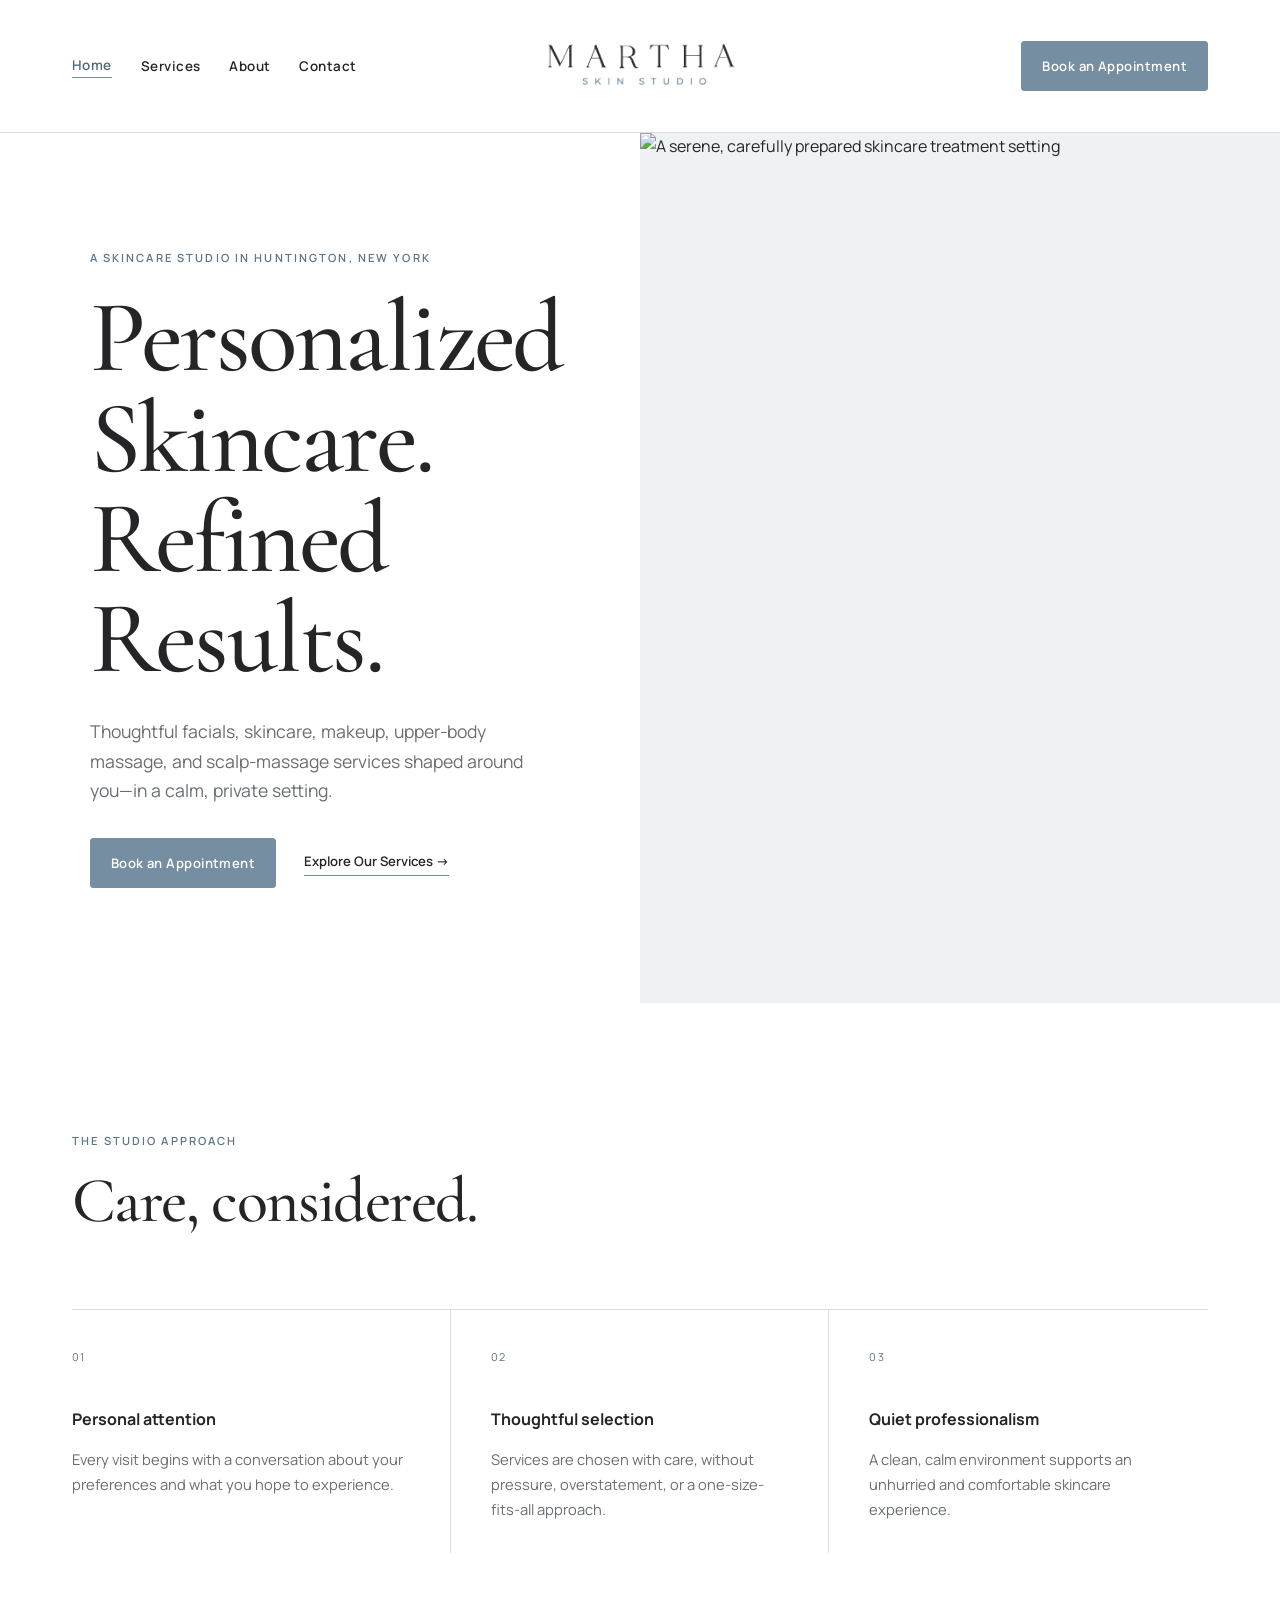
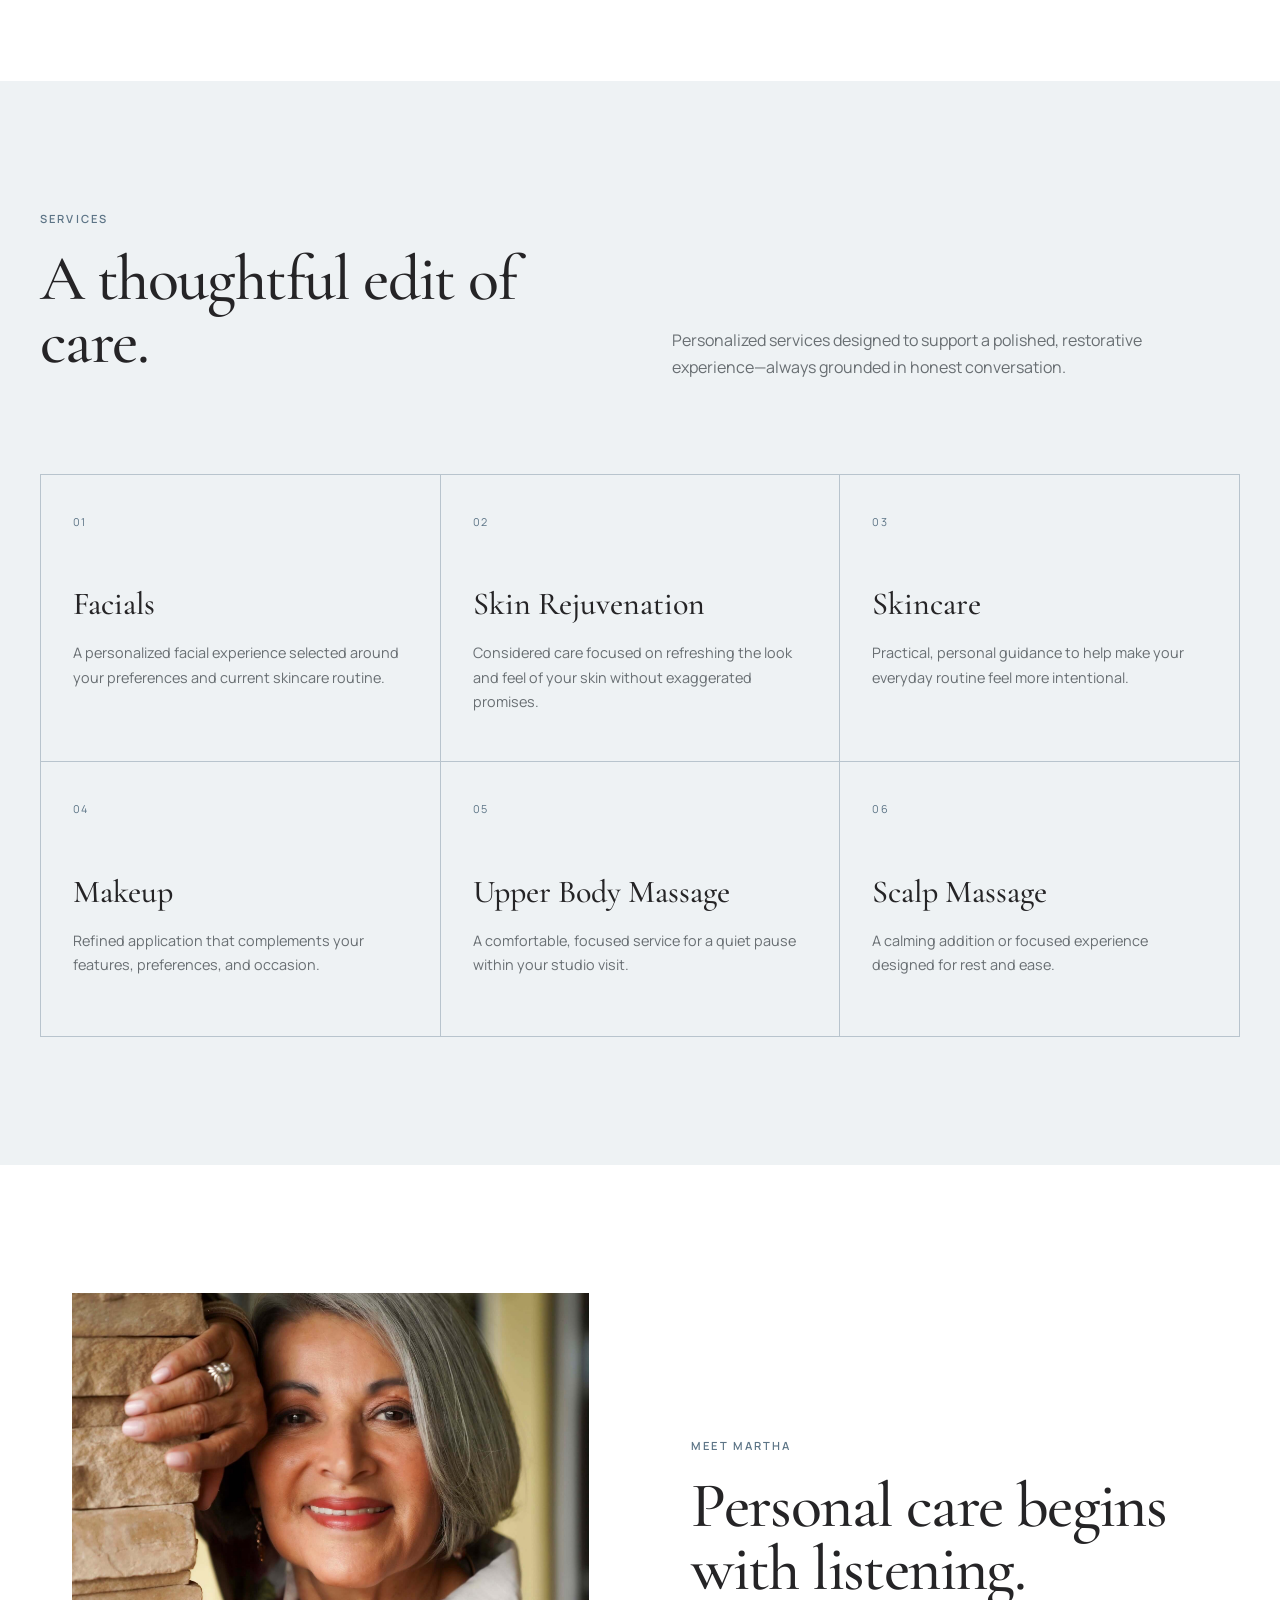
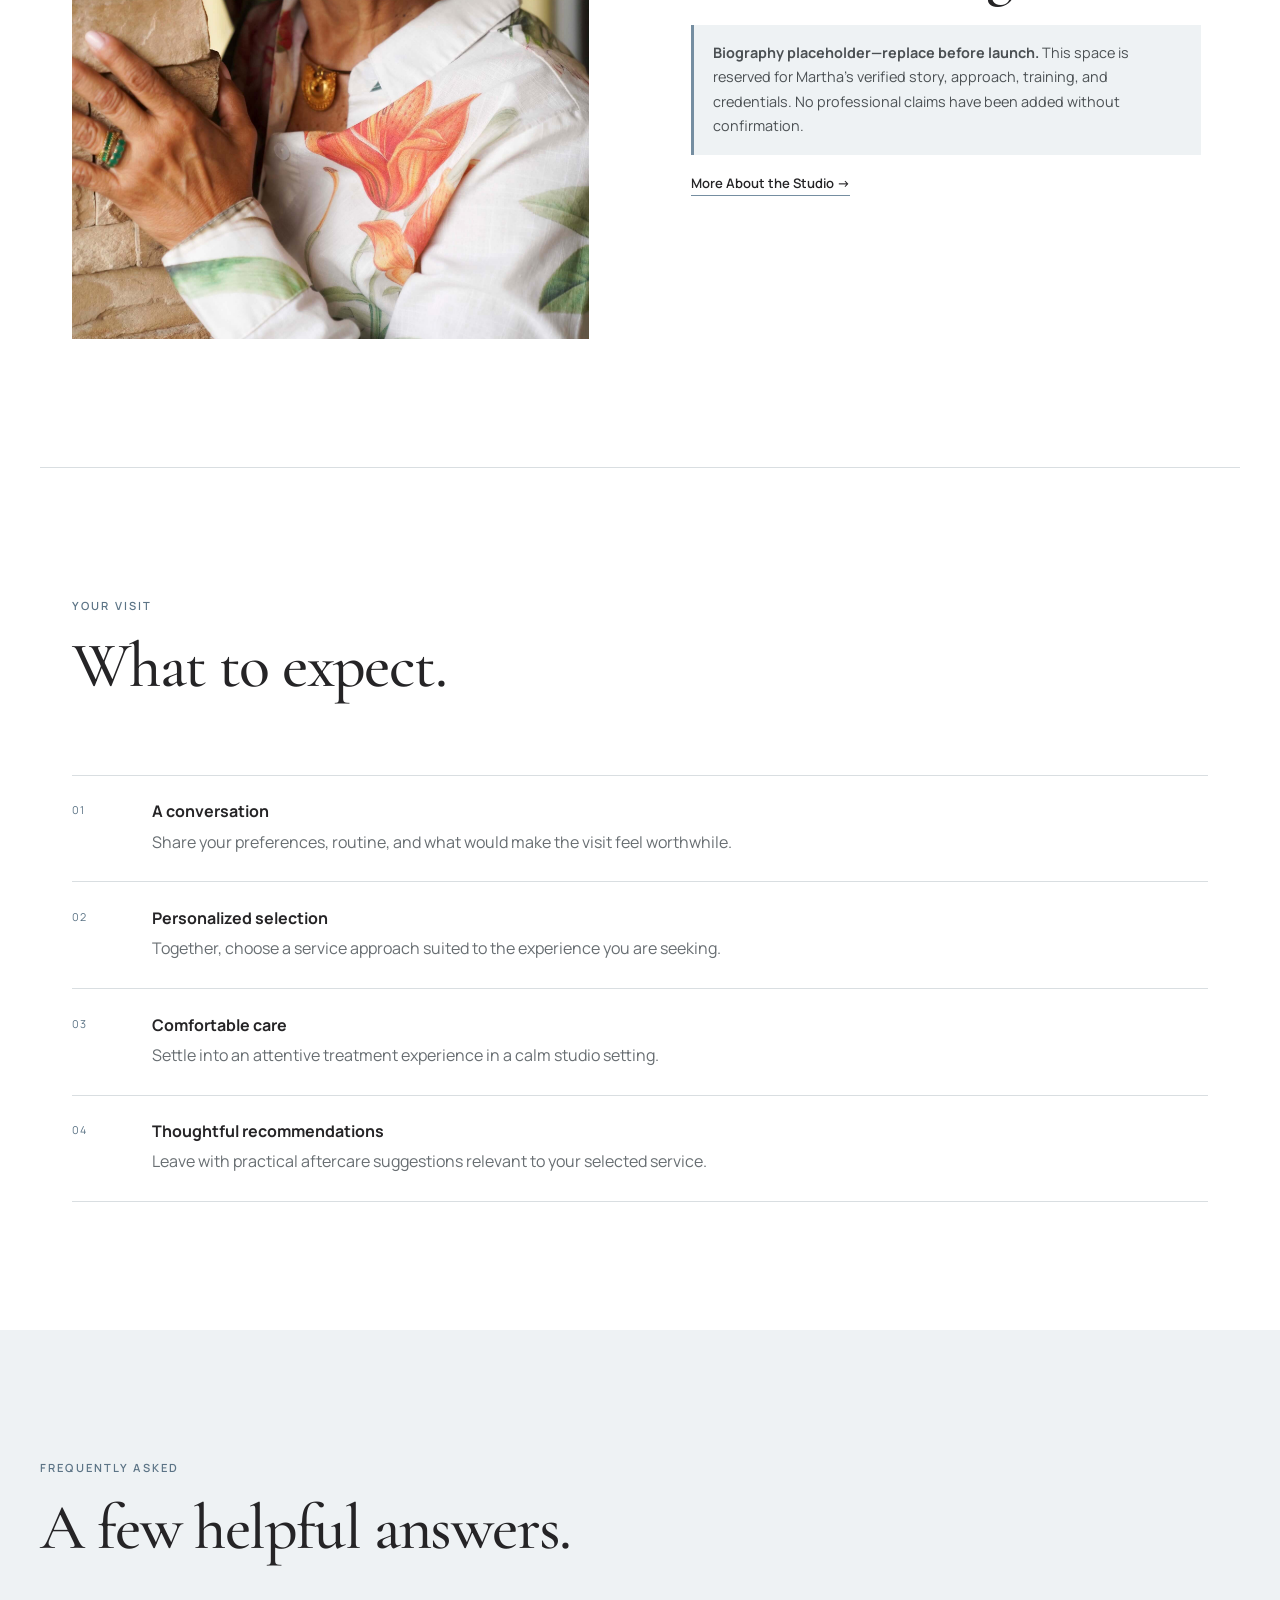
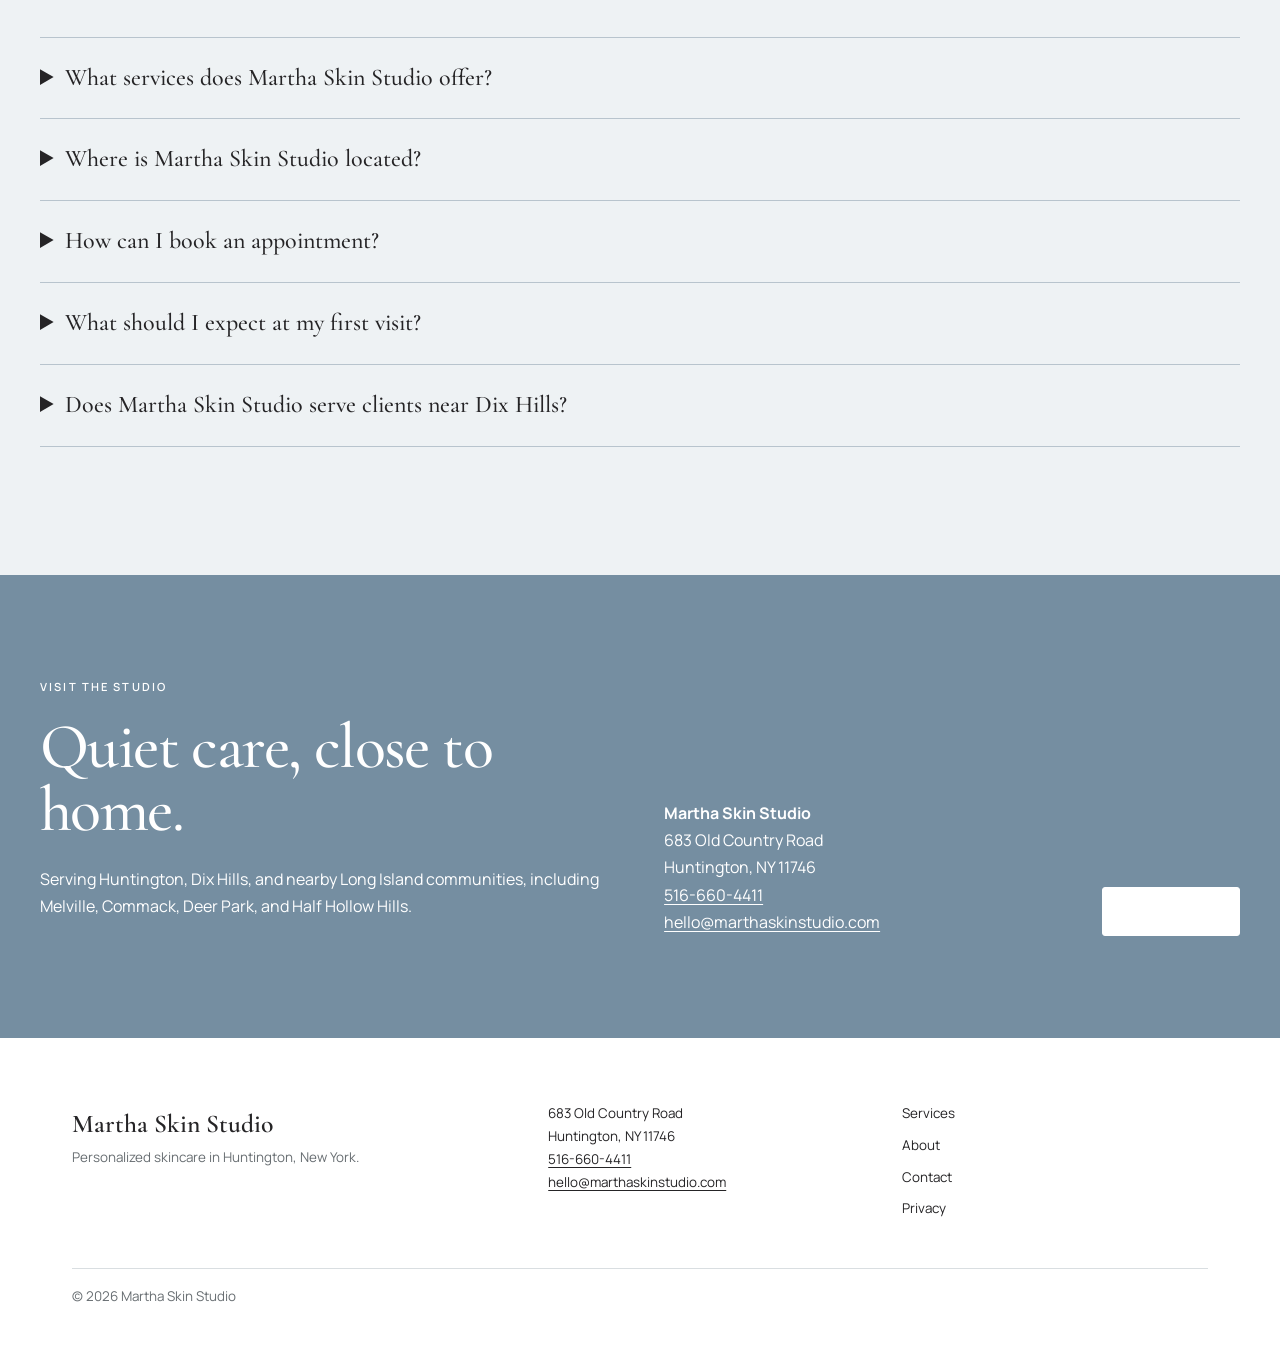
==== index.html @ db9c7295 "Add branded favicon" ====
<!doctype html>
<html lang="en">
<head>
  <meta charset="utf-8">
  <meta name="viewport" content="width=device-width, initial-scale=1">
  <link rel="icon" type="image/png" sizes="512x512" href="assets/favicon.png">
  <link rel="apple-touch-icon" href="assets/favicon.png">
  <title>Martha Skin Studio | Facials &amp; Skincare in Huntington, NY</title>
  <meta name="description" content="Discover personalized facials, skincare, makeup, upper-body massage, and scalp-massage services at Martha Skin Studio in Huntington, New York.">
  <link rel="canonical" href="https://www.marthaskinstudio.com/">
  <meta property="og:type" content="website">
  <meta property="og:title" content="Martha Skin Studio | Facials &amp; Skincare in Huntington, NY">
  <meta property="og:description" content="Personalized skincare and thoughtful care in a calm Huntington studio.">
  <meta property="og:url" content="https://www.marthaskinstudio.com/">
  <meta property="og:image" content="https://www.marthaskinstudio.com/assets/hero-skincare.jpg">
  <meta name="twitter:card" content="summary_large_image">
  <meta name="twitter:title" content="Martha Skin Studio | Huntington, NY">
  <meta name="twitter:description" content="Personalized facials, skincare, makeup, and massage services in Huntington.">
  <meta name="twitter:image" content="https://www.marthaskinstudio.com/assets/hero-skincare.jpg">
  <link rel="preconnect" href="https://fonts.googleapis.com">
  <link rel="preconnect" href="https://fonts.gstatic.com" crossorigin>
  <link href="https://fonts.googleapis.com/css2?family=Cormorant+Garamond:wght@500;600&amp;family=Manrope:wght@400;500;600&amp;display=swap" rel="stylesheet">
  <link rel="stylesheet" href="styles.css">
  <script type="application/ld+json">
  {
    "@context": "https://schema.org",
    "@type": "LocalBusiness",
    "name": "Martha Skin Studio",
    "url": "https://www.marthaskinstudio.com/",
    "logo": "https://www.marthaskinstudio.com/assets/martha-skin-studio-logo.png",
    "image": "https://www.marthaskinstudio.com/assets/hero-skincare.jpg",
    "telephone": "+1-516-660-4411",
    "email": "hello@marthaskinstudio.com",
    "address": {
      "@type": "PostalAddress",
      "streetAddress": "683 Old Country Road",
      "addressLocality": "Huntington",
      "addressRegion": "NY",
      "postalCode": "11746",
      "addressCountry": "US"
    },
    "areaServed": ["Huntington, NY", "Dix Hills, NY", "Long Island, NY"]
  }
  </script>
  <script type="application/ld+json">
  {
    "@context": "https://schema.org",
    "@type": "FAQPage",
    "mainEntity": [
      {"@type":"Question","name":"What services does Martha Skin Studio offer?","acceptedAnswer":{"@type":"Answer","text":"Martha Skin Studio offers facials, skin rejuvenation, skincare, makeup, upper-body massage, and scalp massage."}},
      {"@type":"Question","name":"Where is Martha Skin Studio located?","acceptedAnswer":{"@type":"Answer","text":"Martha Skin Studio is located at 683 Old Country Road in Huntington, New York."}},
      {"@type":"Question","name":"How can I book an appointment?","acceptedAnswer":{"@type":"Answer","text":"To inquire about an appointment, call 516-660-4411 or email hello@marthaskinstudio.com."}},
      {"@type":"Question","name":"What should I expect at my first visit?","acceptedAnswer":{"@type":"Answer","text":"Your visit begins with a conversation about your preferences, followed by thoughtful service selection, a comfortable treatment experience, and relevant aftercare recommendations."}},
      {"@type":"Question","name":"Does Martha Skin Studio serve clients near Dix Hills?","acceptedAnswer":{"@type":"Answer","text":"Yes. The Huntington studio welcomes guests from Dix Hills and nearby Long Island communities."}}
    ]
  }
  </script>
</head>
<body>
  <a class="skip-link" href="#main">Skip to content</a>
  <header class="site-header">
    <div class="header-inner">
      <button class="menu-toggle" type="button" aria-expanded="false" aria-controls="site-nav"><span class="menu-label">Menu</span><span aria-hidden="true">☰</span></button>
      <a class="brand" href="index.html" aria-label="Martha Skin Studio home">
        <img src="assets/martha-skin-studio-logo.png" alt="Martha Skin Studio" width="240" height="58">
      </a>
      <nav id="site-nav" class="site-nav" aria-label="Primary">
        <a aria-current="page" href="index.html">Home</a>
        <a href="services.html">Services</a>
        <a href="about.html">About</a>
        <a href="contact.html">Contact</a>
      </nav>
      <a class="button header-cta" href="mailto:hello@marthaskinstudio.com?subject=Appointment%20Inquiry">Book an Appointment</a>
    </div>
  </header>
  <main id="main">
    <section class="hero">
      <div class="hero-copy">
        <p class="eyebrow">A skincare studio in Huntington, New York</p>
        <h1>Personalized Skincare.<br>Refined Results.</h1>
        <p class="lede">Thoughtful facials, skincare, makeup, upper-body massage, and scalp-massage services shaped around you—in a calm, private setting.</p>
        <div class="actions"><a class="button" href="mailto:hello@marthaskinstudio.com?subject=Appointment%20Inquiry">Book an Appointment</a><a class="text-link" href="services.html">Explore Our Services <span aria-hidden="true">→</span></a></div>
      </div>
      <figure class="hero-media">
        <img src="assets/hero-skincare.jpg" alt="A serene, carefully prepared skincare treatment setting" width="1200" height="900" decoding="async">
      </figure>
    </section>

    <section class="section trust" aria-labelledby="trust-title">
      <div class="section-heading"><p class="eyebrow">The studio approach</p><h2 id="trust-title">Care, considered.</h2></div>
      <div class="three-up">
        <article><span>01</span><h3>Personal attention</h3><p>Every visit begins with a conversation about your preferences and what you hope to experience.</p></article>
        <article><span>02</span><h3>Thoughtful selection</h3><p>Services are chosen with care, without pressure, overstatement, or a one-size-fits-all approach.</p></article>
        <article><span>03</span><h3>Quiet professionalism</h3><p>A clean, calm environment supports an unhurried and comfortable skincare experience.</p></article>
      </div>
    </section>

    <section class="section services-preview" aria-labelledby="services-title">
      <div class="section-heading split"><div><p class="eyebrow">Services</p><h2 id="services-title">A thoughtful edit of care.</h2></div><p>Personalized services designed to support a polished, restorative experience—always grounded in honest conversation.</p></div>
      <div class="service-grid">
        <a href="services.html#facials"><span>01</span><h3>Facials</h3><p>A personalized facial experience selected around your preferences and current skincare routine.</p></a>
        <a href="services.html#skin-rejuvenation"><span>02</span><h3>Skin Rejuvenation</h3><p>Considered care focused on refreshing the look and feel of your skin without exaggerated promises.</p></a>
        <a href="services.html#skincare"><span>03</span><h3>Skincare</h3><p>Practical, personal guidance to help make your everyday routine feel more intentional.</p></a>
        <a href="services.html#makeup"><span>04</span><h3>Makeup</h3><p>Refined application that complements your features, preferences, and occasion.</p></a>
        <a href="services.html#upper-body-massage"><span>05</span><h3>Upper Body Massage</h3><p>A comfortable, focused service for a quiet pause within your studio visit.</p></a>
        <a href="services.html#scalp-massage"><span>06</span><h3>Scalp Massage</h3><p>A calming addition or focused experience designed for rest and ease.</p></a>
      </div>
    </section>

    <section class="section about-preview">
      <figure><img src="assets/martha-portrait.jpg" alt="Portrait of Martha, founder of Martha Skin Studio" width="800" height="1000" loading="lazy" decoding="async"></figure>
      <div class="narrow-copy"><p class="eyebrow">Meet Martha</p><h2>Personal care begins with listening.</h2>
        <!-- REPLACE WITH MARTHA'S VERIFIED BIOGRAPHY AND CREDENTIALS -->
        <p class="placeholder-note"><strong>Biography placeholder—replace before launch.</strong> This space is reserved for Martha’s verified story, approach, training, and credentials. No professional claims have been added without confirmation.</p>
        <a class="text-link" href="about.html">More About the Studio <span aria-hidden="true">→</span></a>
      </div>
    </section>

    <section class="section experience" aria-labelledby="experience-title">
      <div class="section-heading"><p class="eyebrow">Your visit</p><h2 id="experience-title">What to expect.</h2></div>
      <ol class="steps">
        <li><span>01</span><div><h3>A conversation</h3><p>Share your preferences, routine, and what would make the visit feel worthwhile.</p></div></li>
        <li><span>02</span><div><h3>Personalized selection</h3><p>Together, choose a service approach suited to the experience you are seeking.</p></div></li>
        <li><span>03</span><div><h3>Comfortable care</h3><p>Settle into an attentive treatment experience in a calm studio setting.</p></div></li>
        <li><span>04</span><div><h3>Thoughtful recommendations</h3><p>Leave with practical aftercare suggestions relevant to your selected service.</p></div></li>
      </ol>
    </section>

    <section class="section faq" aria-labelledby="faq-title">
      <div class="section-heading"><p class="eyebrow">Frequently asked</p><h2 id="faq-title">A few helpful answers.</h2></div>
      <div class="faq-list">
        <details><summary>What services does Martha Skin Studio offer?</summary><p>Facials, skin rejuvenation, skincare, makeup, upper-body massage, and scalp massage.</p></details>
        <details><summary>Where is Martha Skin Studio located?</summary><p>683 Old Country Road in Huntington, New York.</p></details>
        <details><summary>How can I book an appointment?</summary><p>Call <a href="tel:+15166604411">516-660-4411</a> or email <a href="mailto:hello@marthaskinstudio.com">hello@marthaskinstudio.com</a> to inquire.</p></details>
        <details><summary>What should I expect at my first visit?</summary><p>A conversation about your preferences, thoughtful service selection, a comfortable treatment experience, and relevant aftercare recommendations.</p></details>
        <details><summary>Does Martha Skin Studio serve clients near Dix Hills?</summary><p>Yes. The Huntington studio welcomes guests from Dix Hills and nearby Long Island communities.</p></details>
      </div>
    </section>

    <section class="local-contact">
      <div><p class="eyebrow">Visit the studio</p><h2>Quiet care, close to home.</h2><p>Serving Huntington, Dix Hills, and nearby Long Island communities, including Melville, Commack, Deer Park, and Half Hollow Hills.</p></div>
      <address><strong>Martha Skin Studio</strong><br>683 Old Country Road<br>Huntington, NY 11746<br><a href="tel:+15166604411">516-660-4411</a><br><a href="mailto:hello@marthaskinstudio.com">hello@marthaskinstudio.com</a></address>
      <!-- REPLACE THE GOOGLE MAPS SEARCH URL BELOW WITH THE VERIFIED BUSINESS LISTING URL -->
      <a class="button button-light" href="https://www.google.com/maps/search/?api=1&amp;query=683+Old+Country+Road+Huntington+NY+11746" rel="noopener">Get Directions</a>
    </section>
  </main>
  <footer class="site-footer">
    <div class="footer-brand"><strong>Martha Skin Studio</strong><p>Personalized skincare in Huntington, New York.</p></div>
    <address>683 Old Country Road<br>Huntington, NY 11746<br><a href="tel:+15166604411">516-660-4411</a><br><a href="mailto:hello@marthaskinstudio.com">hello@marthaskinstudio.com</a></address>
    <nav aria-label="Footer"><a href="services.html">Services</a><a href="about.html">About</a><a href="contact.html">Contact</a><a href="privacy.html">Privacy</a></nav>
    <p class="copyright">© <span data-year>2026</span> Martha Skin Studio</p>
  </footer>
  <script src="script.js" defer></script>
</body>
</html>
---- styles.css ----
:root{--blue:#758ea1;--mist:#abbac4;--pale:#eef2f4;--secondary:#b8c4cd;--gray:#686e72;--charcoal:#252426;--white:#fff;--rule:#d9dee1;--max:1200px;--reading:680px;--serif:"Cormorant Garamond",Georgia,serif;--sans:"Manrope",Arial,sans-serif}
*{box-sizing:border-box}
html{scroll-behavior:smooth}
body{margin:0;color:var(--charcoal);background:var(--white);font:400 1rem/1.7 var(--sans);-webkit-font-smoothing:antialiased}
img{display:block;max-width:100%;height:auto}
a{color:inherit;text-underline-offset:.2em}
button,input,textarea,select{font:inherit}
button,a{touch-action:manipulation}
h1,h2,h3,p{margin-top:0}
h1,h2{font-family:var(--serif);font-weight:500;line-height:.98;letter-spacing:-.025em}
h1{font-size:clamp(3.4rem,8vw,7.2rem);margin-bottom:1.75rem}
h2{font-size:clamp(2.5rem,5vw,4.5rem);margin-bottom:1.5rem}
h3{font-size:1rem;line-height:1.35}
.skip-link{position:fixed;z-index:100;top:.5rem;left:.5rem;transform:translateY(-160%);background:var(--charcoal);color:#fff;padding:.75rem 1rem}
.skip-link:focus{transform:none}
:focus-visible{outline:3px solid #252426;outline-offset:4px}
.site-header{position:relative;z-index:10;background:#fff;border-bottom:1px solid var(--rule)}
.header-inner{max-width:var(--max);min-height:132px;margin:auto;padding:1.25rem 2rem;display:grid;grid-template-columns:1fr auto 1fr;grid-template-areas:"nav brand cta";align-items:center;gap:2rem}
.brand{grid-area:brand;display:block}
.brand img{width:200px;max-height:82px;object-fit:contain}
.brand-solo{justify-self:center}
.site-nav{grid-area:nav;display:flex;gap:1.8rem;align-items:center}
.site-nav a{text-decoration:none;font-size:.84rem;font-weight:600;letter-spacing:.035em}
.site-nav a[aria-current=page]{color:#4f687b;border-bottom:1px solid var(--blue)}
.button{display:inline-flex;align-items:center;justify-content:center;min-height:46px;padding:.78rem 1.25rem;border:1px solid var(--blue);border-radius:3px;background:var(--blue);color:#fff;text-decoration:none;font-size:.82rem;font-weight:600;letter-spacing:.035em;cursor:pointer;transition:background-color .2s,color .2s,border-color .2s}
.button:hover{background:#536d80;border-color:#536d80}
.header-cta{grid-area:cta;justify-self:end}
.menu-toggle{display:none}
.hero{max-width:1440px;margin:auto;display:grid;grid-template-columns:minmax(0,1fr) minmax(0,1fr);min-height:730px}
.hero-copy{padding:clamp(4rem,9vw,9rem) clamp(2rem,7vw,7rem);display:flex;flex-direction:column;justify-content:center}
.hero-copy h1{max-width:740px}
.eyebrow{text-transform:uppercase;letter-spacing:.19em;font-size:.7rem;font-weight:600;color:#5c7486;margin-bottom:1.25rem}
.lede{max-width:610px;font-size:1.1rem;color:var(--gray);margin-bottom:2rem}
.hero-media{margin:0;background:var(--pale);min-height:560px;overflow:hidden}
.hero-media img{width:100%;height:100%;object-fit:cover}
.actions{display:flex;align-items:center;gap:1.75rem;flex-wrap:wrap}
.text-link{text-decoration:none;font-size:.82rem;font-weight:600;border-bottom:1px solid var(--blue);padding-bottom:.2rem}
.section{max-width:var(--max);margin:auto;padding:clamp(5rem,10vw,9rem) 2rem}
.section-heading{max-width:var(--reading);margin-bottom:clamp(3rem,6vw,5rem)}
.section-heading.split{max-width:none;display:grid;grid-template-columns:1fr 1fr;gap:4rem;align-items:end}
.section-heading.split>p{max-width:480px;color:var(--gray)}
.three-up{display:grid;grid-template-columns:repeat(3,1fr);border-top:1px solid var(--rule)}
.three-up article{padding:2rem 2.5rem 1rem 0;border-right:1px solid var(--rule)}
.three-up article+article{padding-left:2.5rem}
.three-up article:last-child{border-right:0}
.three-up span,.service-grid span,.steps>li>span{color:#5c7486;font-size:.68rem;letter-spacing:.13em}
.three-up h3{margin-top:2.5rem}
.three-up p{color:var(--gray);font-size:.92rem}
.services-preview{max-width:none;background:var(--pale)}
.services-preview>.section-heading,.services-preview>.service-grid{max-width:var(--max);margin-left:auto;margin-right:auto}
.service-grid{display:grid;grid-template-columns:repeat(3,1fr);border-top:1px solid var(--secondary);border-left:1px solid var(--secondary)}
.service-grid a{padding:2rem;min-height:275px;border-right:1px solid var(--secondary);border-bottom:1px solid var(--secondary);text-decoration:none;transition:background-color .2s}
.service-grid a:hover{background:#fff}
.service-grid h3{font-family:var(--serif);font-size:2rem;font-weight:500;margin:3rem 0 1rem}
.service-grid p{color:var(--gray);font-size:.9rem}
.about-preview{display:grid;grid-template-columns:1fr 1fr;gap:clamp(3rem,8vw,8rem);align-items:center}
.about-preview figure,.editorial-about figure{margin:0;background:var(--pale)}
.about-preview figure img,.editorial-about figure img{width:100%;aspect-ratio:4/5;object-fit:cover}
.narrow-copy{max-width:510px}
.placeholder-note{padding:1rem 1.15rem;border-left:3px solid var(--blue);background:var(--pale);color:#4b5053;font-size:.9rem}
.experience{border-top:1px solid var(--rule)}
.steps{list-style:none;padding:0;margin:0;border-top:1px solid var(--rule)}
.steps li{display:grid;grid-template-columns:80px 1fr;padding:1.6rem 0;border-bottom:1px solid var(--rule)}
.steps h3{margin-bottom:.35rem}
.steps p{margin:0;color:var(--gray)}
.faq{max-width:none;background:var(--pale)}
.faq>.section-heading,.faq-list{max-width:var(--max);margin-left:auto;margin-right:auto}
.faq-list{border-top:1px solid var(--secondary)}
.faq details{border-bottom:1px solid var(--secondary);padding:1.25rem 0}
.faq summary{cursor:pointer;font-family:var(--serif);font-size:1.5rem;font-weight:500}
.faq details p{max-width:var(--reading);margin:.8rem 0 0;color:var(--gray)}
.local-contact,.cta-band{background:var(--blue);color:#fff;padding:clamp(4rem,8vw,7rem) max(2rem,calc((100vw - var(--max))/2));display:grid;grid-template-columns:1.5fr 1fr auto;gap:4rem;align-items:end}
.local-contact .eyebrow,.cta-band .eyebrow{color:#fff}
address{font-style:normal}
.local-contact a{color:#fff}
.button-light{background:#fff;color:var(--charcoal);border-color:#fff}
.button-light:hover{background:transparent;color:#fff;border-color:#fff}
.site-footer{max-width:var(--max);margin:auto;padding:4rem 2rem 2rem;display:grid;grid-template-columns:1.4fr 1fr 1fr;gap:3rem;font-size:.84rem}
.site-footer strong{font-family:var(--serif);font-size:1.6rem;font-weight:600}
.site-footer p{color:var(--gray)}
.site-footer nav{display:flex;flex-direction:column;align-items:flex-start;gap:.55rem}
.site-footer nav a{text-decoration:none}
.copyright{grid-column:1/-1;border-top:1px solid var(--rule);padding-top:1rem}
.page-hero{max-width:var(--max);margin:auto;padding:clamp(5rem,11vw,10rem) 2rem;border-bottom:1px solid var(--rule)}
.page-hero h1{max-width:900px}
.page-hero>p:last-child{max-width:var(--reading);color:var(--gray);font-size:1.1rem}
.service-sections{max-width:var(--max);margin:auto;padding:0 2rem}
.service-detail{display:grid;grid-template-columns:1fr 1fr;gap:clamp(3rem,8vw,8rem);padding:clamp(5rem,9vw,8rem) 0;border-bottom:1px solid var(--rule)}
.service-detail h2{font-size:clamp(3rem,6vw,5.5rem)}
.service-detail h3{margin:0 0 .5rem}
.service-detail p{color:var(--gray);margin-bottom:2rem}
.service-detail .lede-small{font-size:1.08rem;max-width:450px}
.cta-band{display:block;text-align:center}
.cta-band h2{margin-bottom:1rem}.cta-band p:not(.eyebrow){max-width:580px;margin:0 auto 2rem}
.editorial-about,.contact-layout{max-width:var(--max);margin:auto;padding:clamp(5rem,10vw,9rem) 2rem;display:grid;grid-template-columns:1fr 1fr;gap:clamp(3rem,9vw,9rem);align-items:start}
.editorial-about h2{font-size:clamp(3rem,6vw,5rem)}
.fact-block{margin-top:2.5rem;padding-top:1.5rem;border-top:1px solid var(--rule)}
.contact-details h2,.form-panel h2{font-size:clamp(2.5rem,5vw,4rem)}
.contact-details address{font-size:1.08rem;margin-bottom:1.5rem}
.contact-details .hours{margin:2rem 0}
.form-panel{background:var(--pale);padding:clamp(2rem,5vw,4rem)}
.field{margin-bottom:1.25rem}
.field label{display:block;font-size:.78rem;font-weight:600;margin-bottom:.4rem}
.field label span,.form-note{font-weight:400;color:var(--gray)}
.field input,.field textarea,.field select{width:100%;background:#fff;border:1px solid #9da5aa;border-radius:2px;padding:.78rem}
.field textarea{resize:vertical}
.field [aria-invalid=true]{border-color:#8b2020}
.error{display:block;color:#7a1616;font-size:.76rem;min-height:1.2rem}
.form-note,.form-status{font-size:.78rem;margin-top:1rem}
.legal{max-width:var(--reading);margin:auto;padding:clamp(5rem,10vw,9rem) 2rem}
.legal h1{font-size:clamp(3rem,7vw,5.5rem)}
.legal h2{font-family:var(--sans);font-size:1rem;font-weight:600;line-height:1.4;margin:2.5rem 0 .6rem}
.legal .updated{color:var(--gray)}
.not-found{min-height:calc(100vh - 133px);display:flex;flex-direction:column;justify-content:center;align-items:center;text-align:center;padding:3rem 2rem}
.not-found h1{font-size:clamp(3rem,8vw,6rem);margin-bottom:1rem}.not-found p:not(.eyebrow){color:var(--gray);margin-bottom:2rem}
@media(max-width:900px){
  .header-inner{min-height:104px;grid-template-columns:1fr auto 1fr;grid-template-areas:"menu brand cta";padding:1rem 1.25rem}
  .brand img{width:150px;height:68px}
  .menu-toggle{grid-area:menu;display:flex;gap:.5rem;align-items:center;width:max-content;border:0;background:transparent;padding:.7rem 0;font-size:.78rem;font-weight:600}
  .site-nav{display:none;position:absolute;top:100%;left:0;right:0;background:#fff;padding:1.5rem;flex-direction:column;align-items:flex-start;border-bottom:1px solid var(--rule)}
  .site-nav.is-open{display:flex}
  .header-cta{font-size:0;padding:.65rem;min-width:46px}.header-cta::after{content:"Book";font-size:.75rem}
  .hero{grid-template-columns:1fr;min-height:0}.hero-copy{padding:5rem 2rem}.hero-media{min-height:420px}
  .section-heading.split,.about-preview,.editorial-about,.contact-layout,.service-detail{grid-template-columns:1fr}
  .service-detail{gap:2rem}
  .service-grid{grid-template-columns:1fr 1fr}
  .local-contact{grid-template-columns:1fr 1fr}.local-contact .button{grid-column:1/-1;justify-self:start}
}
@media(max-width:640px){
  h1{font-size:3.35rem}
  .menu-label{position:absolute;width:1px;height:1px;overflow:hidden;clip:rect(0 0 0 0)}
  .header-inner{gap:.5rem}.brand img{width:125px}.header-cta{justify-self:end}
  .hero-copy{padding:4rem 1.25rem}.hero-media{min-height:360px}
  .section,.page-hero,.editorial-about,.contact-layout{padding-left:1.25rem;padding-right:1.25rem}
  .three-up{grid-template-columns:1fr}.three-up article,.three-up article+article{border-right:0;border-bottom:1px solid var(--rule);padding:1.75rem 0}.three-up h3{margin-top:1.2rem}
  .service-grid{grid-template-columns:1fr}.service-grid a{min-height:230px}
  .section-heading.split{gap:1rem}
  .local-contact{grid-template-columns:1fr;padding:4rem 1.25rem;gap:2rem}.local-contact .button{grid-column:auto}
  .site-footer{grid-template-columns:1fr;padding:3rem 1.25rem 1.5rem}.copyright{grid-column:auto}
  .steps li{grid-template-columns:50px 1fr}
  .service-sections{padding:0 1.25rem}
  .form-panel{padding:1.5rem}
}
@media(prefers-reduced-motion:reduce){html{scroll-behavior:auto}*,*::before,*::after{transition-duration:.01ms!important;animation-duration:.01ms!important;animation-iteration-count:1!important}}
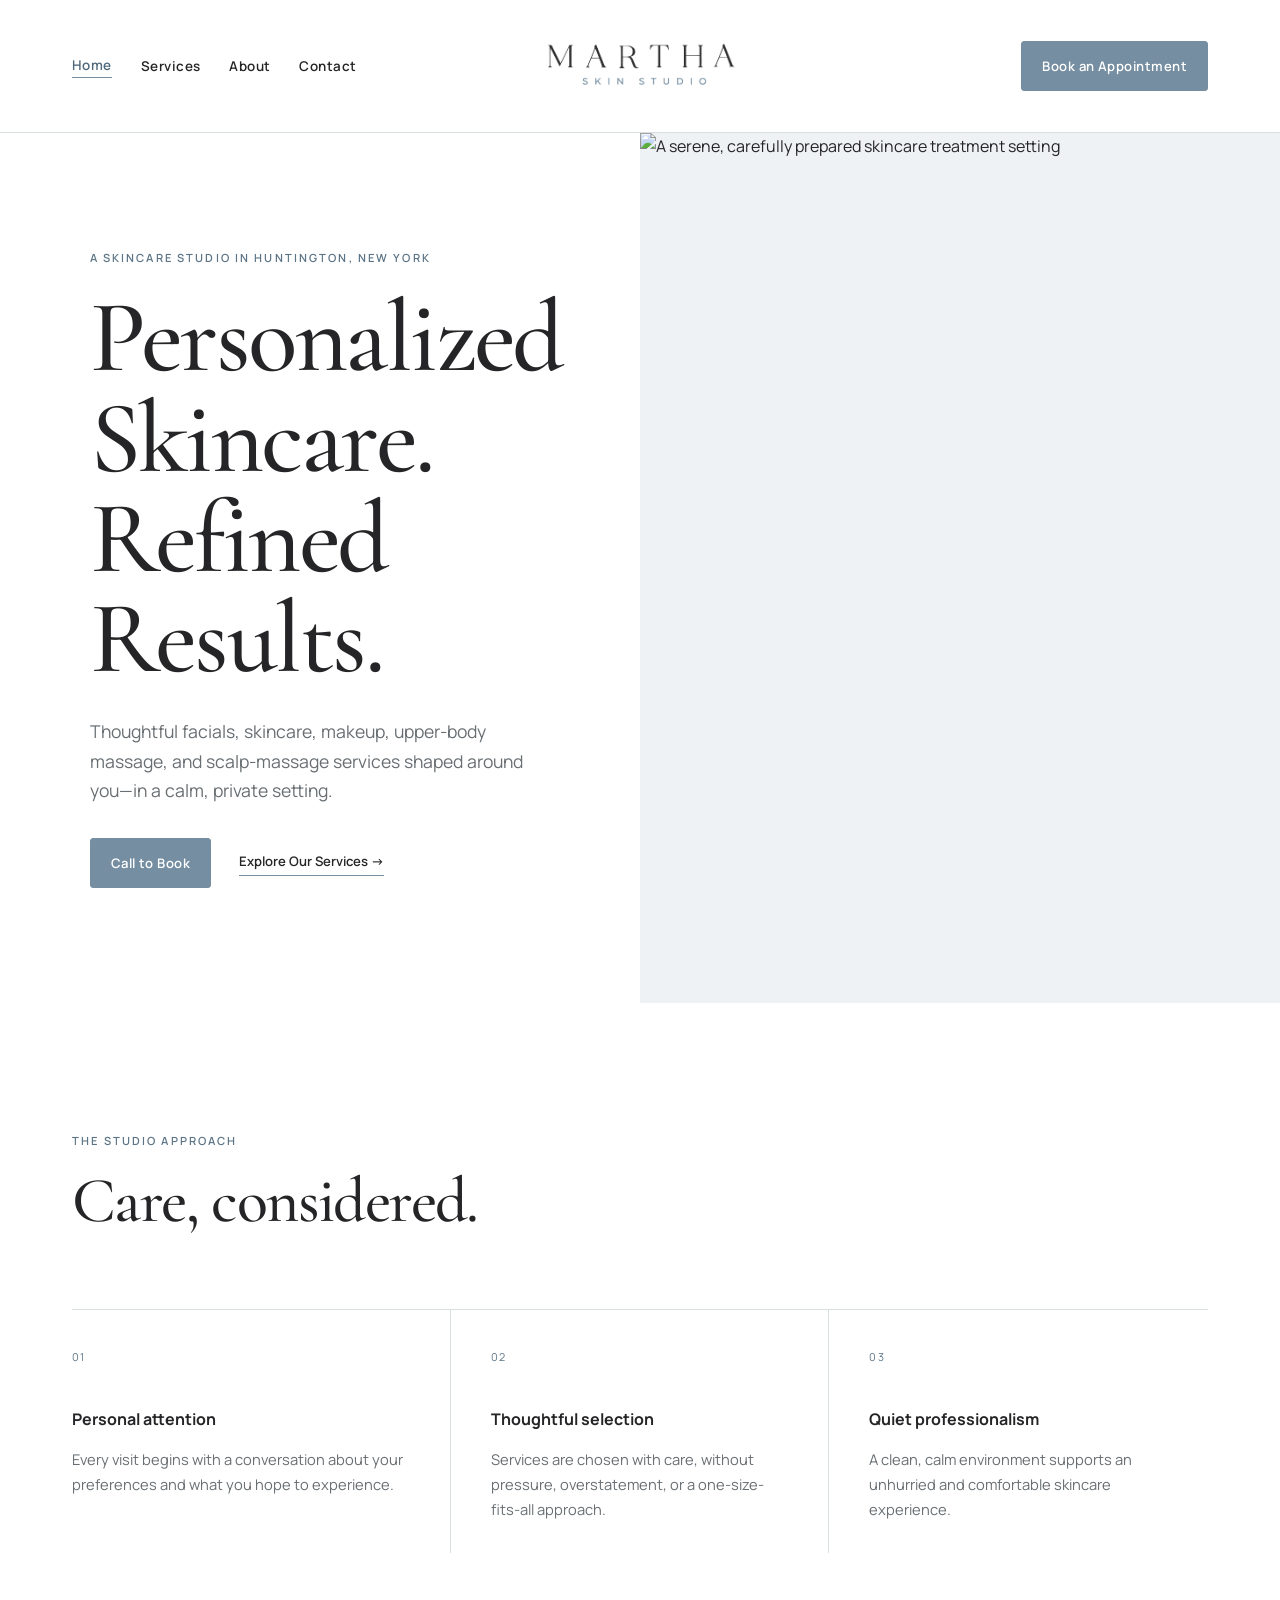
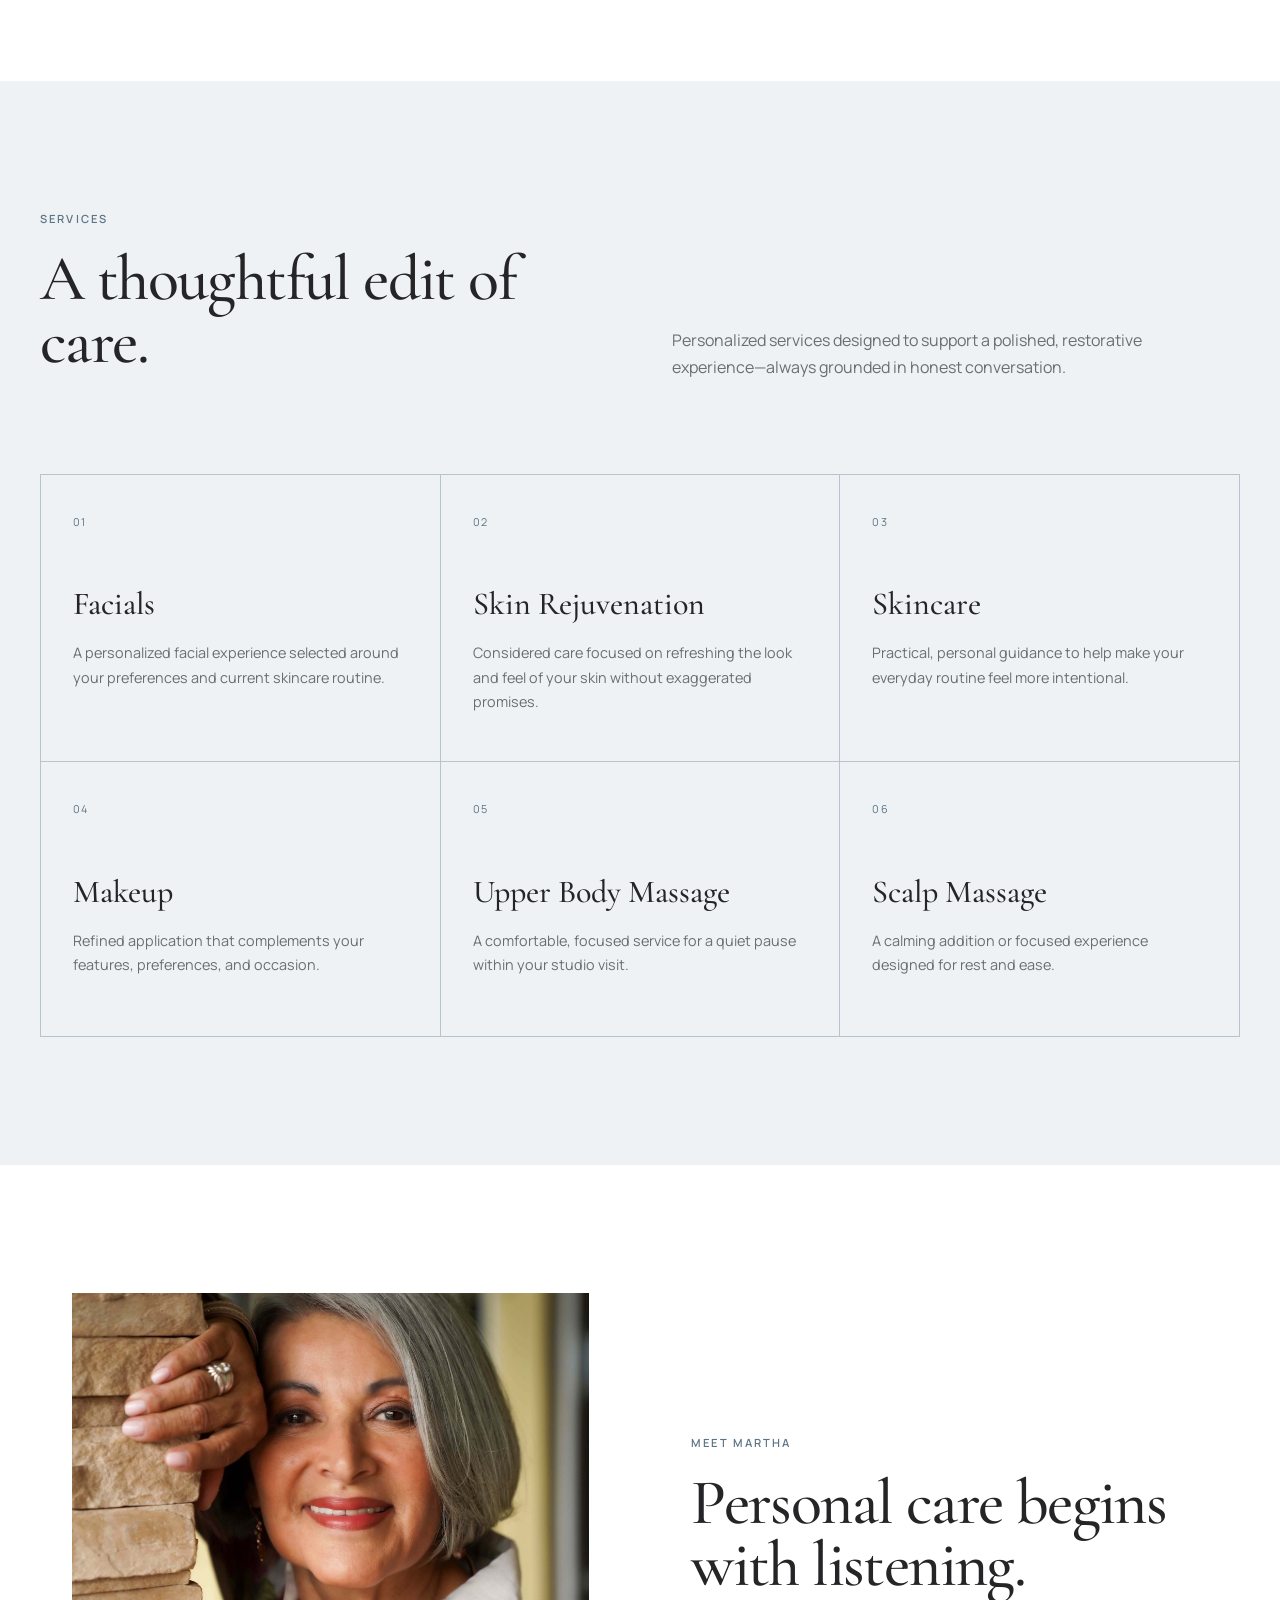
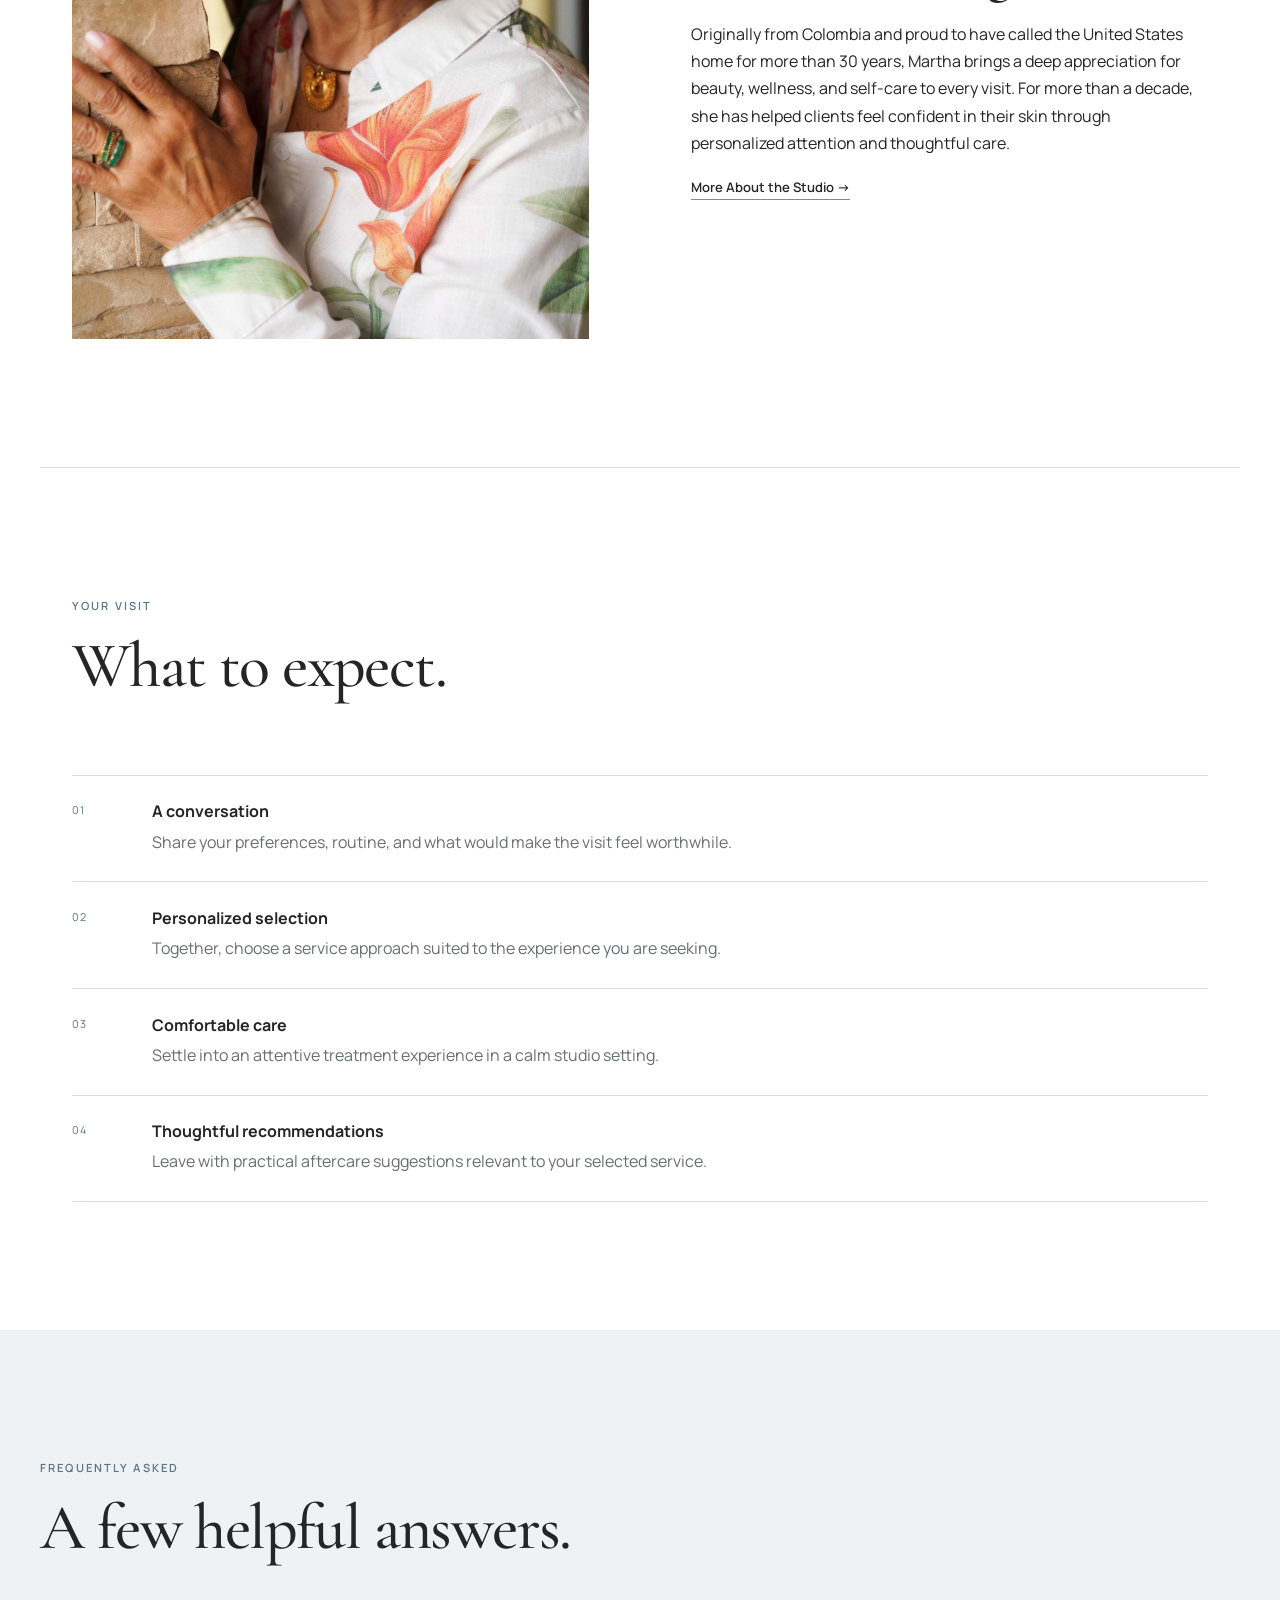
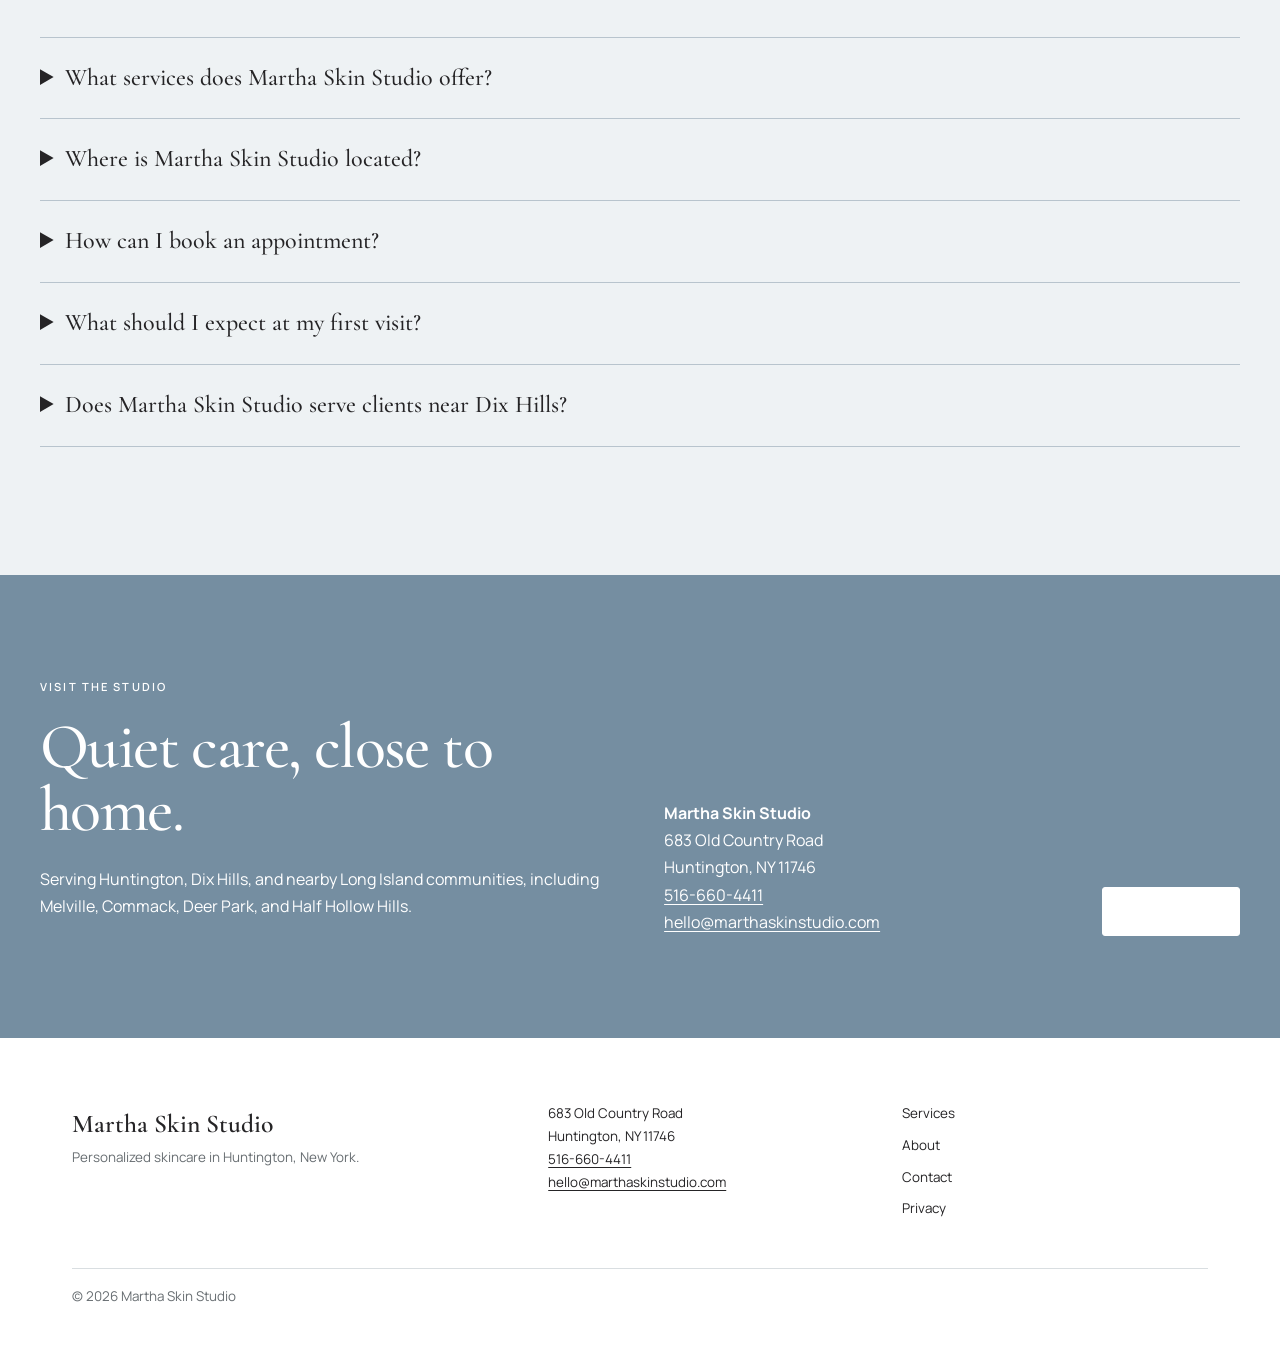
==== commit b24bbe98: "Add verified hours and Martha biography" ====
--- a/index.html
+++ b/index.html
@@ -40,6 +40,14 @@
       "addressCountry": "US"
     },
     "areaServed": ["Huntington, NY", "Dix Hills, NY", "Long Island, NY"]
+    ,"openingHoursSpecification": [
+      {
+        "@type": "OpeningHoursSpecification",
+        "dayOfWeek": ["Tuesday", "Wednesday", "Thursday", "Friday", "Saturday"],
+        "opens": "10:00",
+        "closes": "19:00"
+      }
+    ]
   }
   </script>
   <script type="application/ld+json">
@@ -49,7 +57,7 @@
     "mainEntity": [
       {"@type":"Question","name":"What services does Martha Skin Studio offer?","acceptedAnswer":{"@type":"Answer","text":"Martha Skin Studio offers facials, skin rejuvenation, skincare, makeup, upper-body massage, and scalp massage."}},
       {"@type":"Question","name":"Where is Martha Skin Studio located?","acceptedAnswer":{"@type":"Answer","text":"Martha Skin Studio is located at 683 Old Country Road in Huntington, New York."}},
-      {"@type":"Question","name":"How can I book an appointment?","acceptedAnswer":{"@type":"Answer","text":"To inquire about an appointment, call 516-660-4411 or email hello@marthaskinstudio.com."}},
+      {"@type":"Question","name":"How can I book an appointment?","acceptedAnswer":{"@type":"Answer","text":"Call Martha Skin Studio at 516-660-4411 to book an appointment."}},
       {"@type":"Question","name":"What should I expect at my first visit?","acceptedAnswer":{"@type":"Answer","text":"Your visit begins with a conversation about your preferences, followed by thoughtful service selection, a comfortable treatment experience, and relevant aftercare recommendations."}},
       {"@type":"Question","name":"Does Martha Skin Studio serve clients near Dix Hills?","acceptedAnswer":{"@type":"Answer","text":"Yes. The Huntington studio welcomes guests from Dix Hills and nearby Long Island communities."}}
     ]
@@ -70,7 +78,7 @@
         <a href="about.html">About</a>
         <a href="contact.html">Contact</a>
       </nav>
-      <a class="button header-cta" href="mailto:hello@marthaskinstudio.com?subject=Appointment%20Inquiry">Book an Appointment</a>
+      <a class="button header-cta" href="tel:+15166604411">Book an Appointment</a>
     </div>
   </header>
   <main id="main">
@@ -79,7 +87,7 @@
         <p class="eyebrow">A skincare studio in Huntington, New York</p>
         <h1>Personalized Skincare.<br>Refined Results.</h1>
         <p class="lede">Thoughtful facials, skincare, makeup, upper-body massage, and scalp-massage services shaped around you—in a calm, private setting.</p>
-        <div class="actions"><a class="button" href="mailto:hello@marthaskinstudio.com?subject=Appointment%20Inquiry">Book an Appointment</a><a class="text-link" href="services.html">Explore Our Services <span aria-hidden="true">→</span></a></div>
+        <div class="actions"><a class="button" href="tel:+15166604411">Call to Book</a><a class="text-link" href="services.html">Explore Our Services <span aria-hidden="true">→</span></a></div>
       </div>
       <figure class="hero-media">
         <img src="assets/hero-skincare.jpg" alt="A serene, carefully prepared skincare treatment setting" width="1200" height="900" decoding="async">
@@ -110,8 +118,7 @@
     <section class="section about-preview">
       <figure><img src="assets/martha-portrait.jpg" alt="Portrait of Martha, founder of Martha Skin Studio" width="800" height="1000" loading="lazy" decoding="async"></figure>
       <div class="narrow-copy"><p class="eyebrow">Meet Martha</p><h2>Personal care begins with listening.</h2>
-        <!-- REPLACE WITH MARTHA'S VERIFIED BIOGRAPHY AND CREDENTIALS -->
-        <p class="placeholder-note"><strong>Biography placeholder—replace before launch.</strong> This space is reserved for Martha’s verified story, approach, training, and credentials. No professional claims have been added without confirmation.</p>
+        <p>Originally from Colombia and proud to have called the United States home for more than 30 years, Martha brings a deep appreciation for beauty, wellness, and self-care to every visit. For more than a decade, she has helped clients feel confident in their skin through personalized attention and thoughtful care.</p>
         <a class="text-link" href="about.html">More About the Studio <span aria-hidden="true">→</span></a>
       </div>
     </section>
@@ -131,7 +138,7 @@
       <div class="faq-list">
         <details><summary>What services does Martha Skin Studio offer?</summary><p>Facials, skin rejuvenation, skincare, makeup, upper-body massage, and scalp massage.</p></details>
         <details><summary>Where is Martha Skin Studio located?</summary><p>683 Old Country Road in Huntington, New York.</p></details>
-        <details><summary>How can I book an appointment?</summary><p>Call <a href="tel:+15166604411">516-660-4411</a> or email <a href="mailto:hello@marthaskinstudio.com">hello@marthaskinstudio.com</a> to inquire.</p></details>
+        <details><summary>How can I book an appointment?</summary><p>Call Martha Skin Studio at <a href="tel:+15166604411">516-660-4411</a> to book.</p></details>
         <details><summary>What should I expect at my first visit?</summary><p>A conversation about your preferences, thoughtful service selection, a comfortable treatment experience, and relevant aftercare recommendations.</p></details>
         <details><summary>Does Martha Skin Studio serve clients near Dix Hills?</summary><p>Yes. The Huntington studio welcomes guests from Dix Hills and nearby Long Island communities.</p></details>
       </div>
--- a/styles.css
+++ b/styles.css
@@ -98,6 +98,7 @@
 .contact-details h2,.form-panel h2{font-size:clamp(2.5rem,5vw,4rem)}
 .contact-details address{font-size:1.08rem;margin-bottom:1.5rem}
 .contact-details .hours{margin:2rem 0}
+.directions-link{display:inline-block;margin-left:1rem}
 .form-panel{background:var(--pale);padding:clamp(2rem,5vw,4rem)}
 .field{margin-bottom:1.25rem}
 .field label{display:block;font-size:.78rem;font-weight:600;margin-bottom:.4rem}
@@ -140,5 +141,6 @@
   .steps li{grid-template-columns:50px 1fr}
   .service-sections{padding:0 1.25rem}
   .form-panel{padding:1.5rem}
+  .directions-link{display:block;width:max-content;margin:1.25rem 0 0}
 }
 @media(prefers-reduced-motion:reduce){html{scroll-behavior:auto}*,*::before,*::after{transition-duration:.01ms!important;animation-duration:.01ms!important;animation-iteration-count:1!important}}
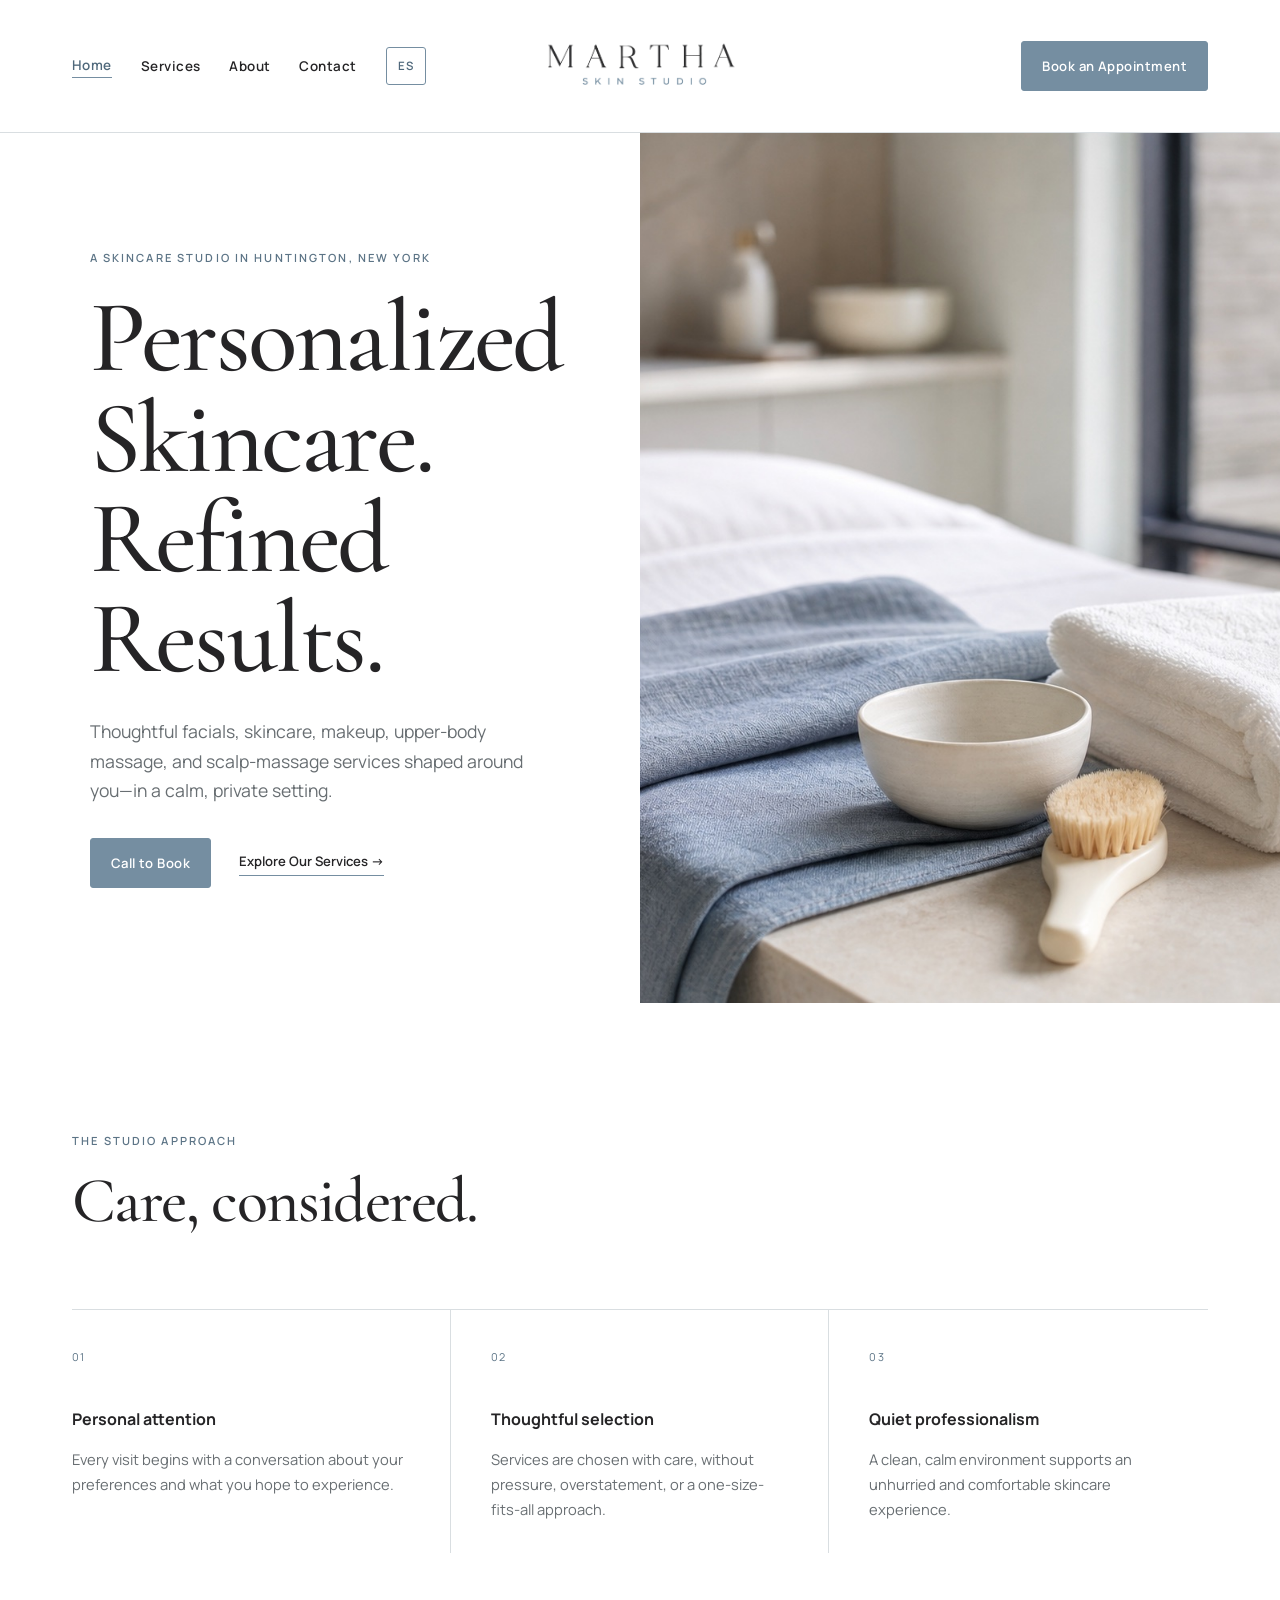
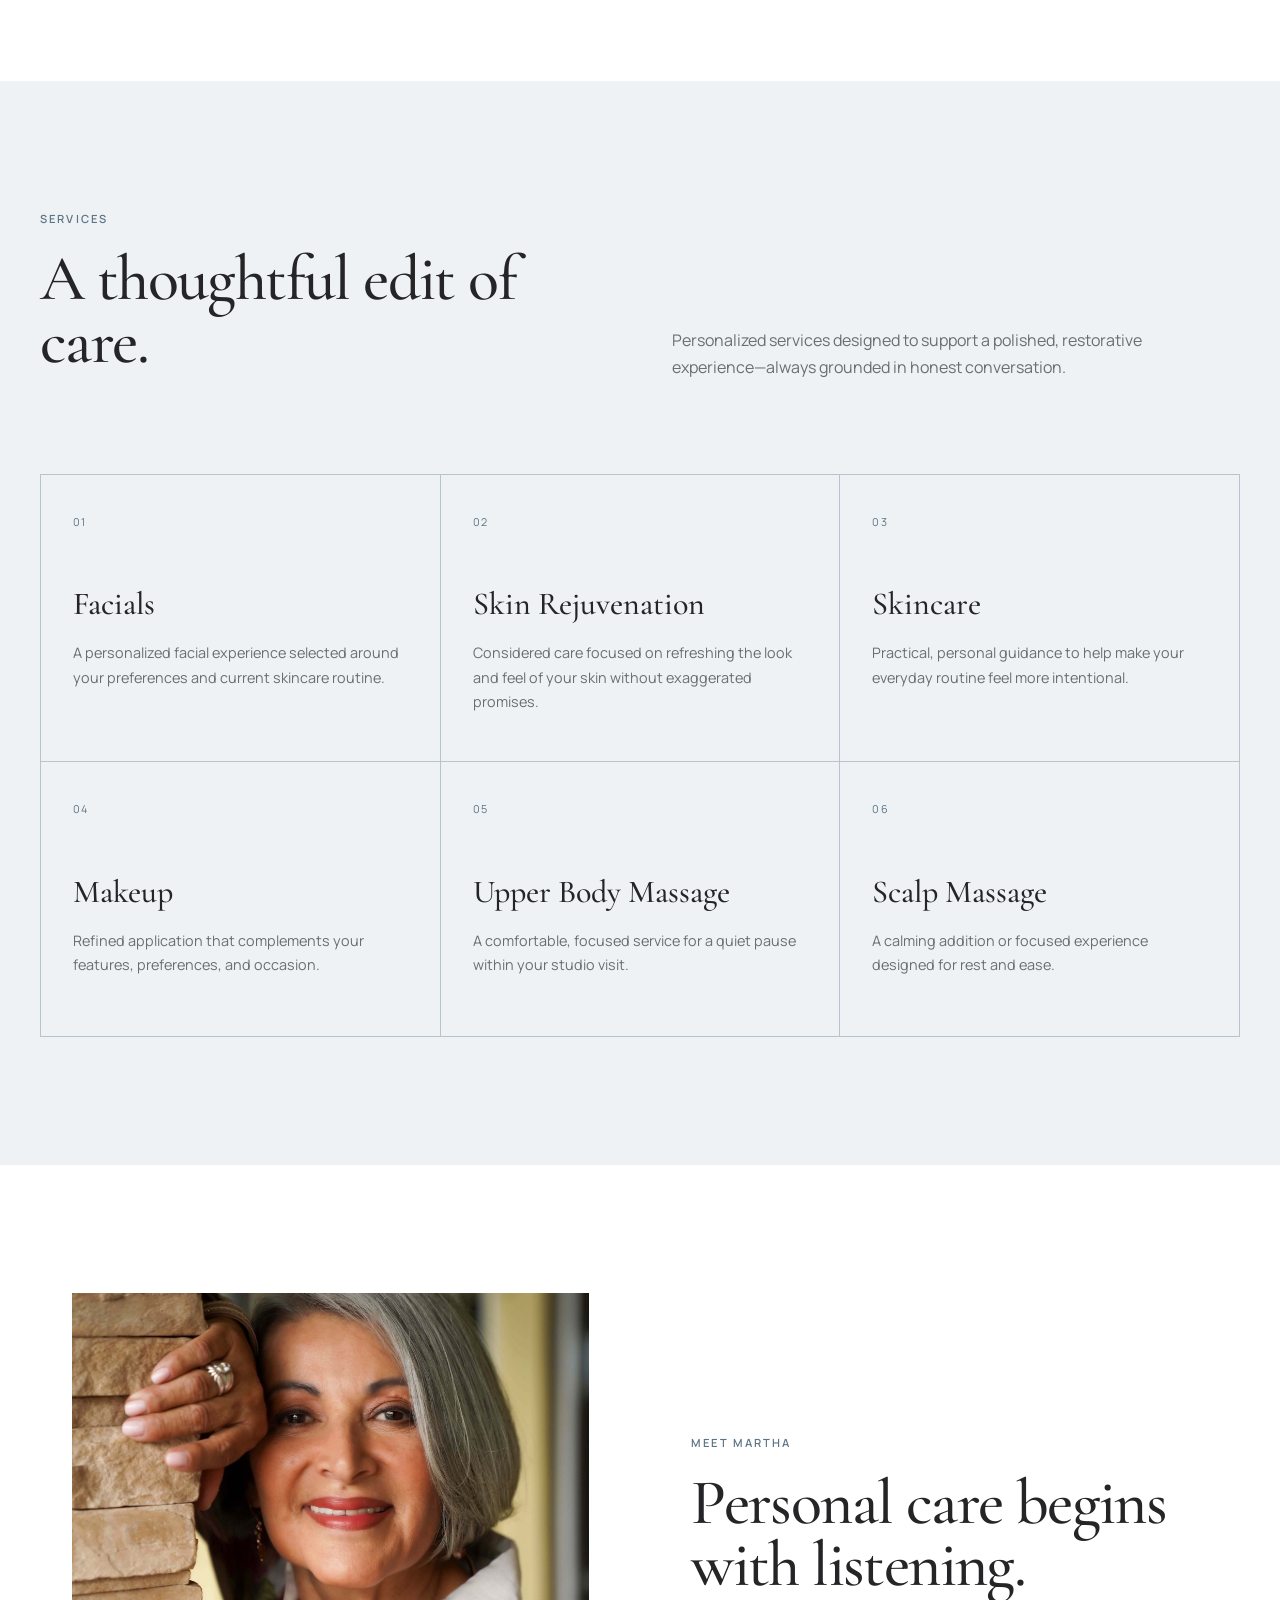
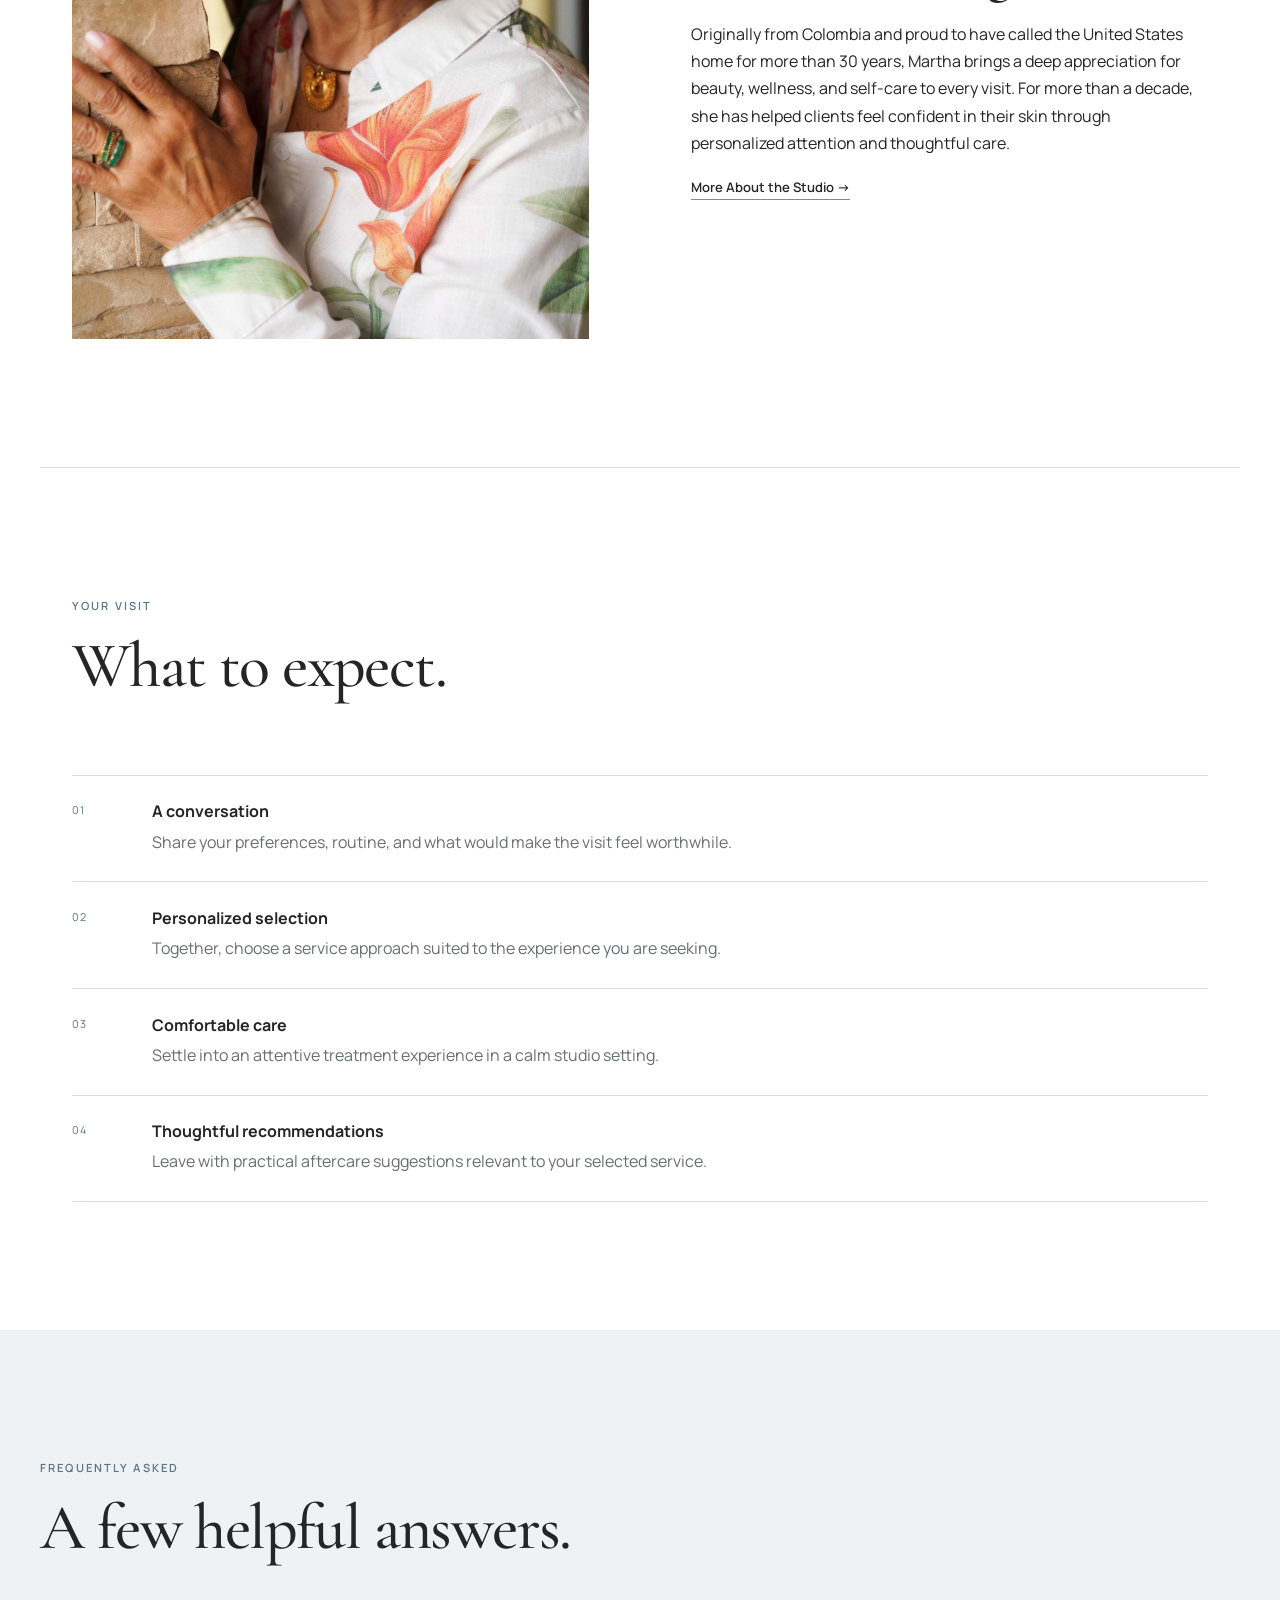
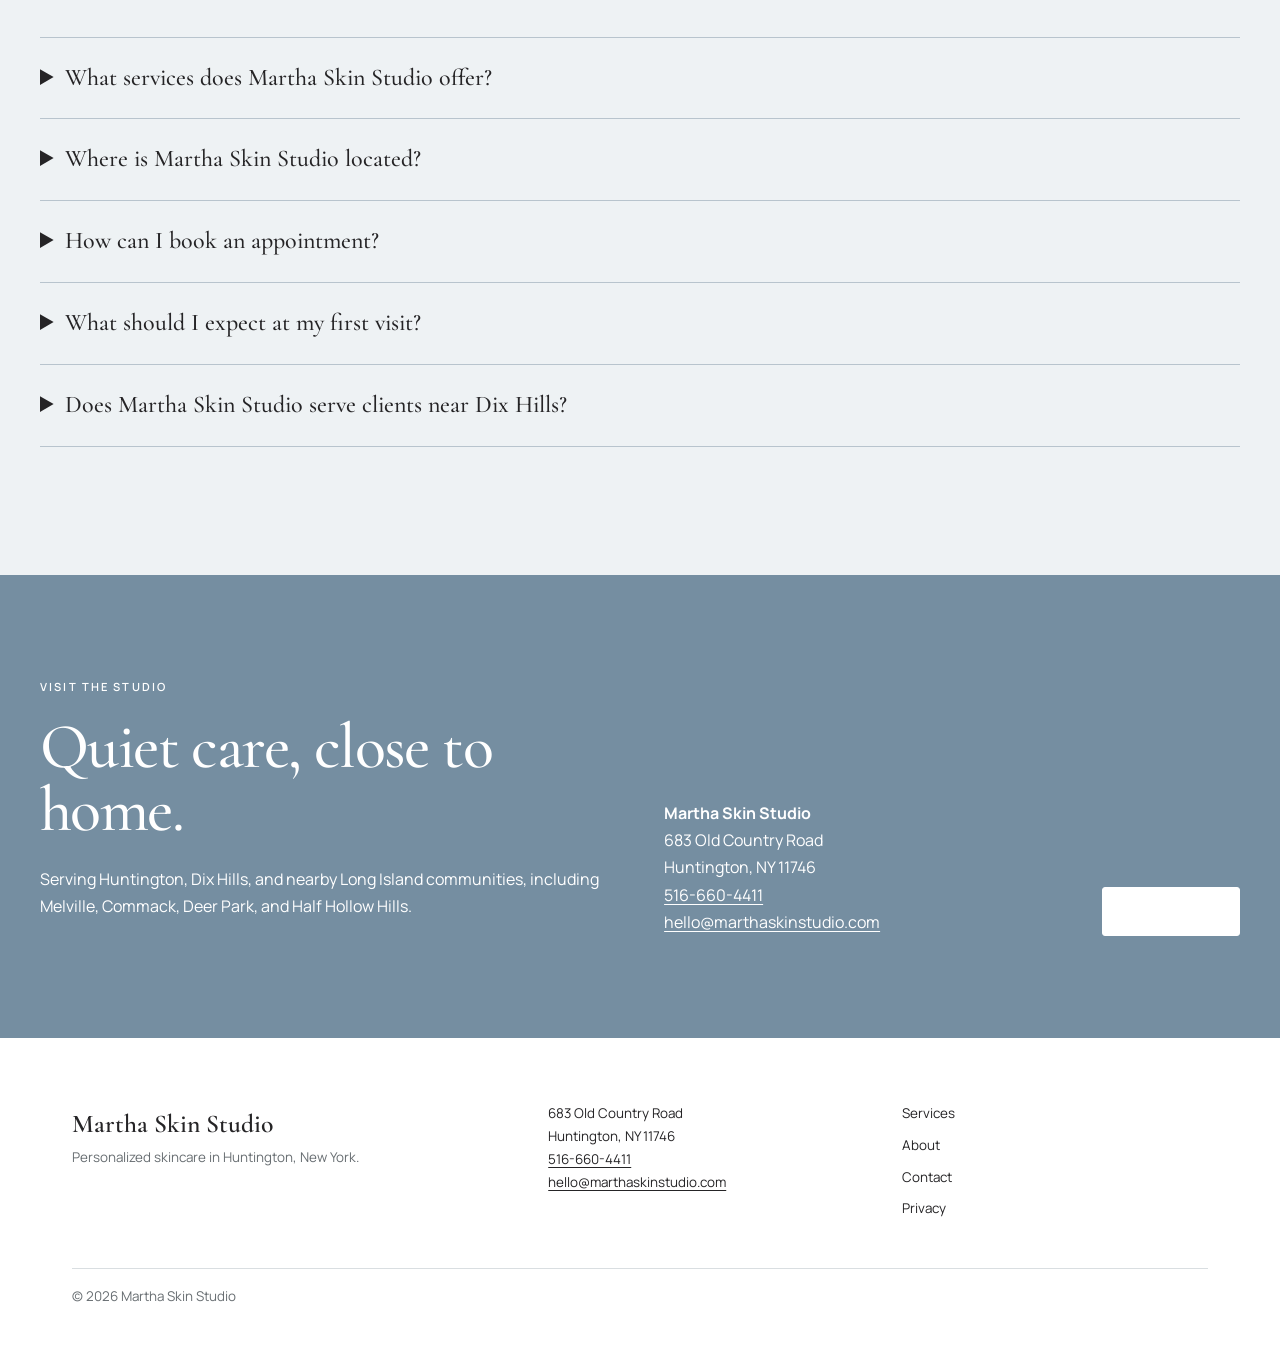
==== commit 31608a04: "Make language toggle visible on mobile" ====
--- a/index.html
+++ b/index.html
@@ -20,7 +20,7 @@
   <link rel="preconnect" href="https://fonts.googleapis.com">
   <link rel="preconnect" href="https://fonts.gstatic.com" crossorigin>
   <link href="https://fonts.googleapis.com/css2?family=Cormorant+Garamond:wght@500;600&amp;family=Manrope:wght@400;500;600&amp;display=swap" rel="stylesheet">
-  <link rel="stylesheet" href="styles.css">
+  <link rel="stylesheet" href="styles.css?v=11">
   <script type="application/ld+json">
   {
     "@context": "https://schema.org",
@@ -157,6 +157,6 @@
     <nav aria-label="Footer"><a href="services.html">Services</a><a href="about.html">About</a><a href="contact.html">Contact</a><a href="privacy.html">Privacy</a></nav>
     <p class="copyright">© <span data-year>2026</span> Martha Skin Studio</p>
   </footer>
-  <script src="script.js" defer></script>
+  <script src="script.js?v=11" defer></script>
 </body>
 </html>
--- a/styles.css
+++ b/styles.css
@@ -22,6 +22,9 @@
 .site-nav{grid-area:nav;display:flex;gap:1.8rem;align-items:center}
 .site-nav a{text-decoration:none;font-size:.84rem;font-weight:600;letter-spacing:.035em}
 .site-nav a[aria-current=page]{color:#4f687b;border-bottom:1px solid var(--blue)}
+.language-toggle{border:1px solid var(--blue);border-radius:3px;background:#fff;color:#4f687b;min-height:38px;padding:.45rem .7rem;font-size:.72rem;font-weight:600;letter-spacing:.08em;cursor:pointer}
+.language-toggle:hover{background:var(--pale)}
+.mobile-language-toggle{display:none}
 .button{display:inline-flex;align-items:center;justify-content:center;min-height:46px;padding:.78rem 1.25rem;border:1px solid var(--blue);border-radius:3px;background:var(--blue);color:#fff;text-decoration:none;font-size:.82rem;font-weight:600;letter-spacing:.035em;cursor:pointer;transition:background-color .2s,color .2s,border-color .2s}
 .button:hover{background:#536d80;border-color:#536d80}
 .header-cta{grid-area:cta;justify-self:end}
@@ -95,6 +98,8 @@
 .editorial-about,.contact-layout{max-width:var(--max);margin:auto;padding:clamp(5rem,10vw,9rem) 2rem;display:grid;grid-template-columns:1fr 1fr;gap:clamp(3rem,9vw,9rem);align-items:start}
 .editorial-about h2{font-size:clamp(3rem,6vw,5rem)}
 .fact-block{margin-top:2.5rem;padding-top:1.5rem;border-top:1px solid var(--rule)}
+.qualification-list{list-style:none;margin:0;padding:0;border-top:1px solid var(--rule)}
+.qualification-list li{padding:.8rem 0;border-bottom:1px solid var(--rule);font-size:.9rem}
 .contact-details h2,.form-panel h2{font-size:clamp(2.5rem,5vw,4rem)}
 .contact-details address{font-size:1.08rem;margin-bottom:1.5rem}
 .contact-details .hours{margin:2rem 0}
@@ -117,9 +122,12 @@
 @media(max-width:900px){
   .header-inner{min-height:104px;grid-template-columns:1fr auto 1fr;grid-template-areas:"menu brand cta";padding:1rem 1.25rem}
   .brand img{width:150px;height:68px}
-  .menu-toggle{grid-area:menu;display:flex;gap:.5rem;align-items:center;width:max-content;border:0;background:transparent;padding:.7rem 0;font-size:.78rem;font-weight:600}
+  .menu-toggle{grid-area:menu;display:flex;gap:.5rem;align-items:center;justify-content:center;width:52px;height:52px;border:1px solid var(--rule);border-radius:3px;background:#fff;padding:0;font-size:1.75rem;font-weight:600;line-height:1}
   .site-nav{display:none;position:absolute;top:100%;left:0;right:0;background:#fff;padding:1.5rem;flex-direction:column;align-items:flex-start;border-bottom:1px solid var(--rule)}
   .site-nav.is-open{display:flex}
+  .language-toggle{margin-top:.4rem;min-height:44px}
+  .site-nav .language-toggle{display:none}
+  .mobile-language-toggle{grid-area:cta;display:inline-flex;align-items:center;justify-content:center;justify-self:end;margin:0 54px 0 0;min-height:46px;min-width:46px;padding:.4rem;font-size:.65rem}
   .header-cta{font-size:0;padding:.65rem;min-width:46px}.header-cta::after{content:"Book";font-size:.75rem}
   .hero{grid-template-columns:1fr;min-height:0}.hero-copy{padding:5rem 2rem}.hero-media{min-height:420px}
   .section-heading.split,.about-preview,.editorial-about,.contact-layout,.service-detail{grid-template-columns:1fr}
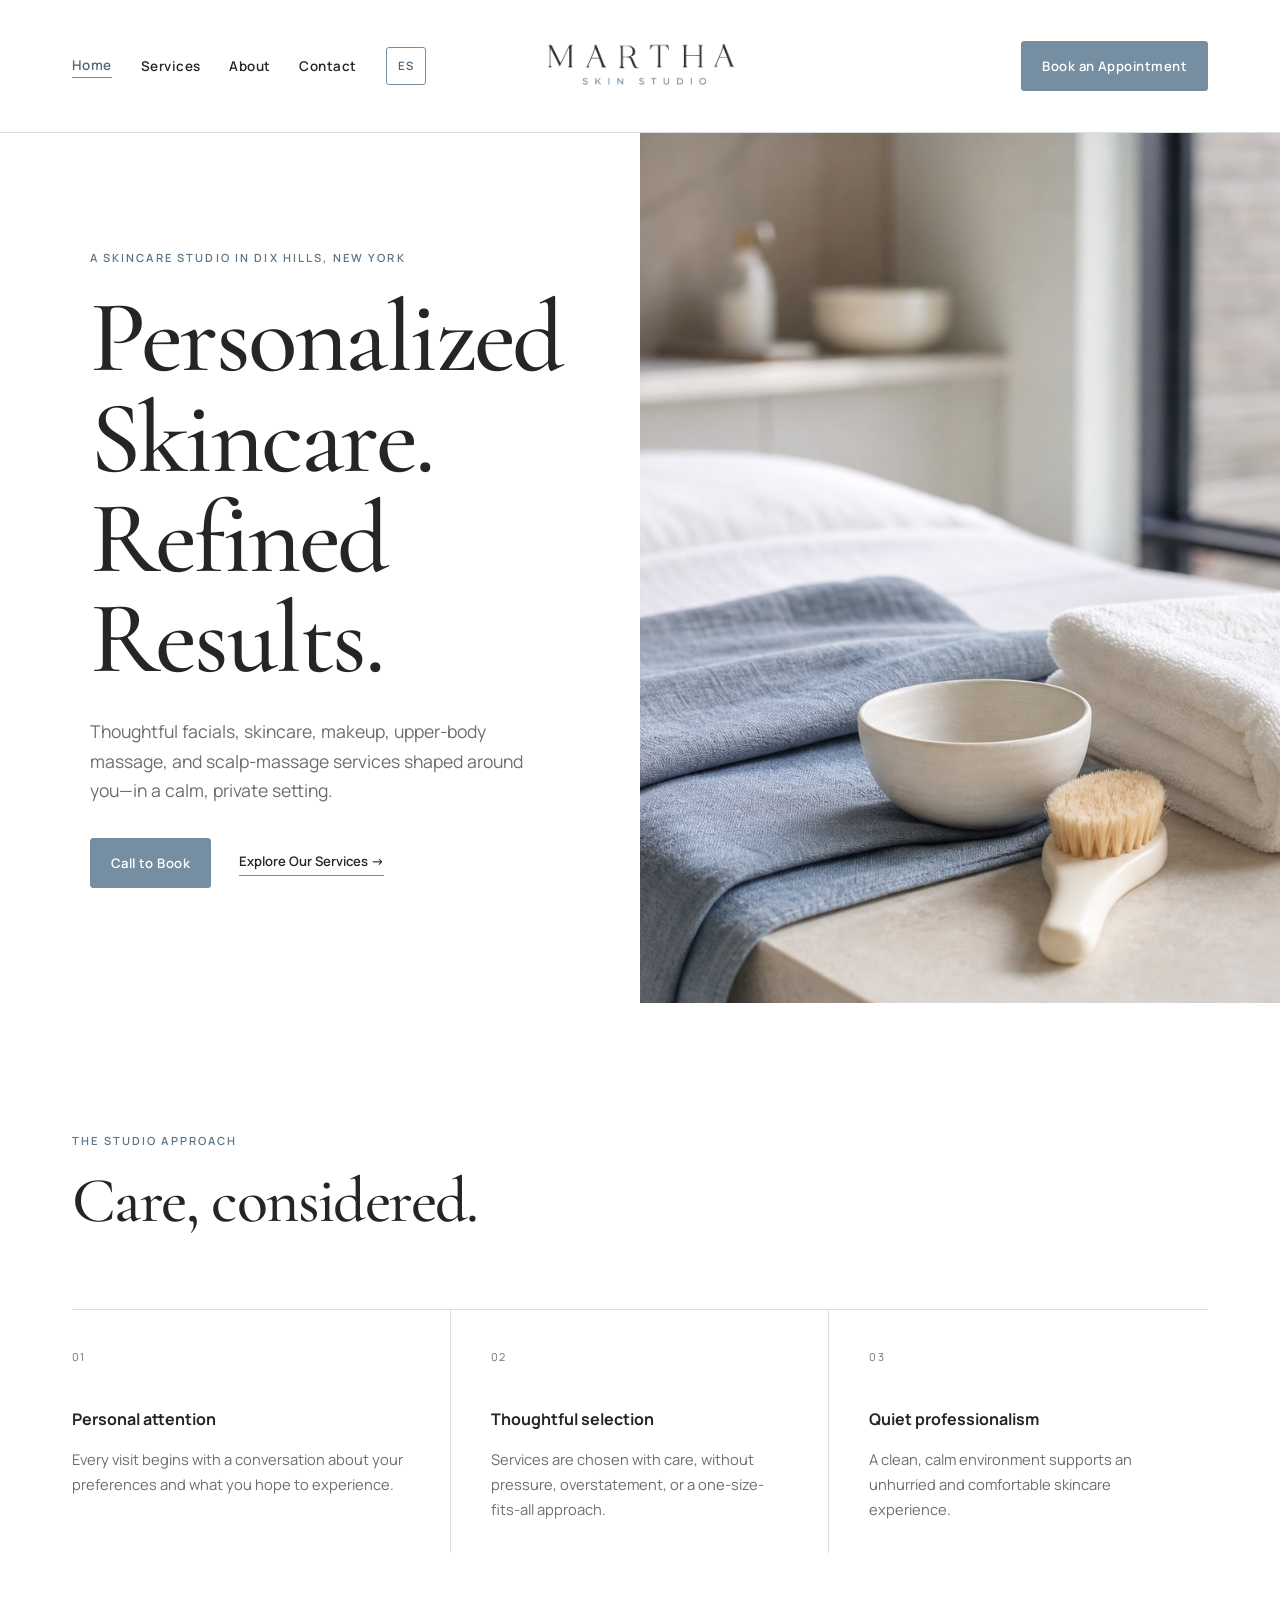
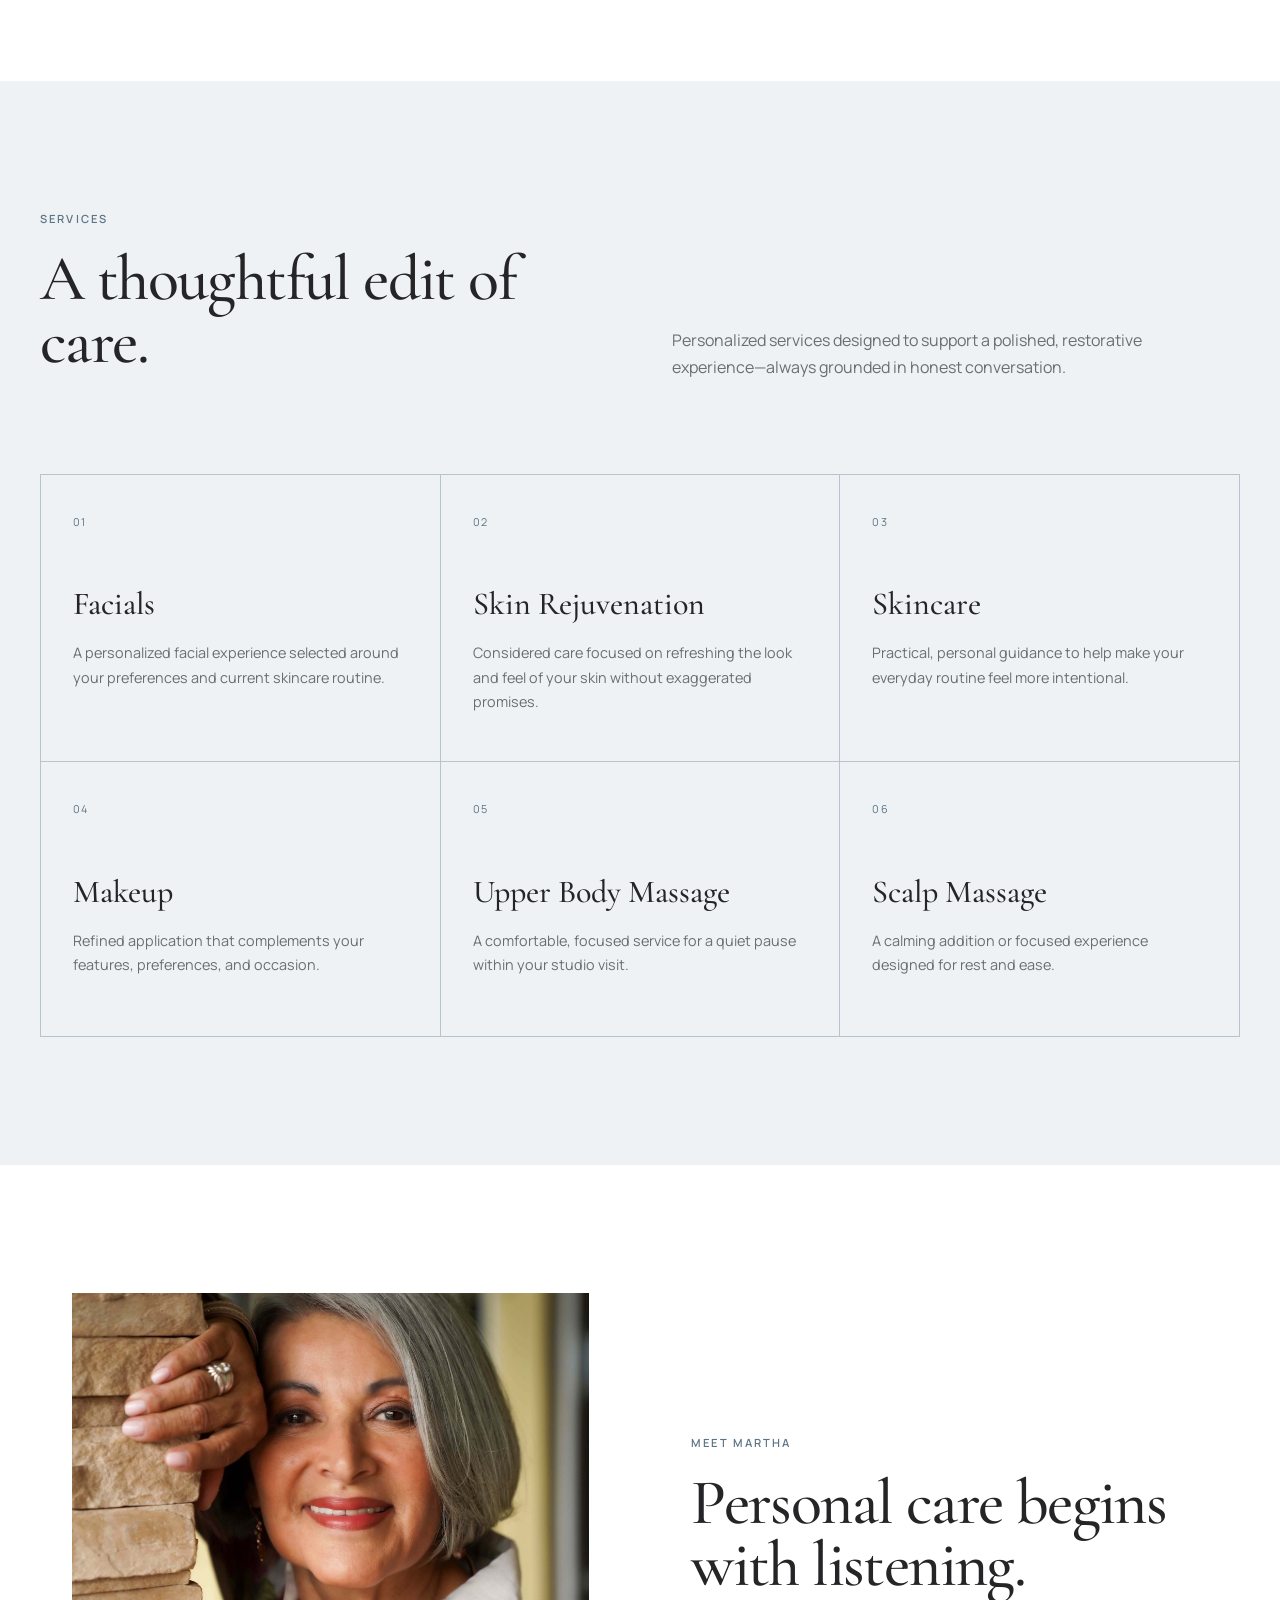
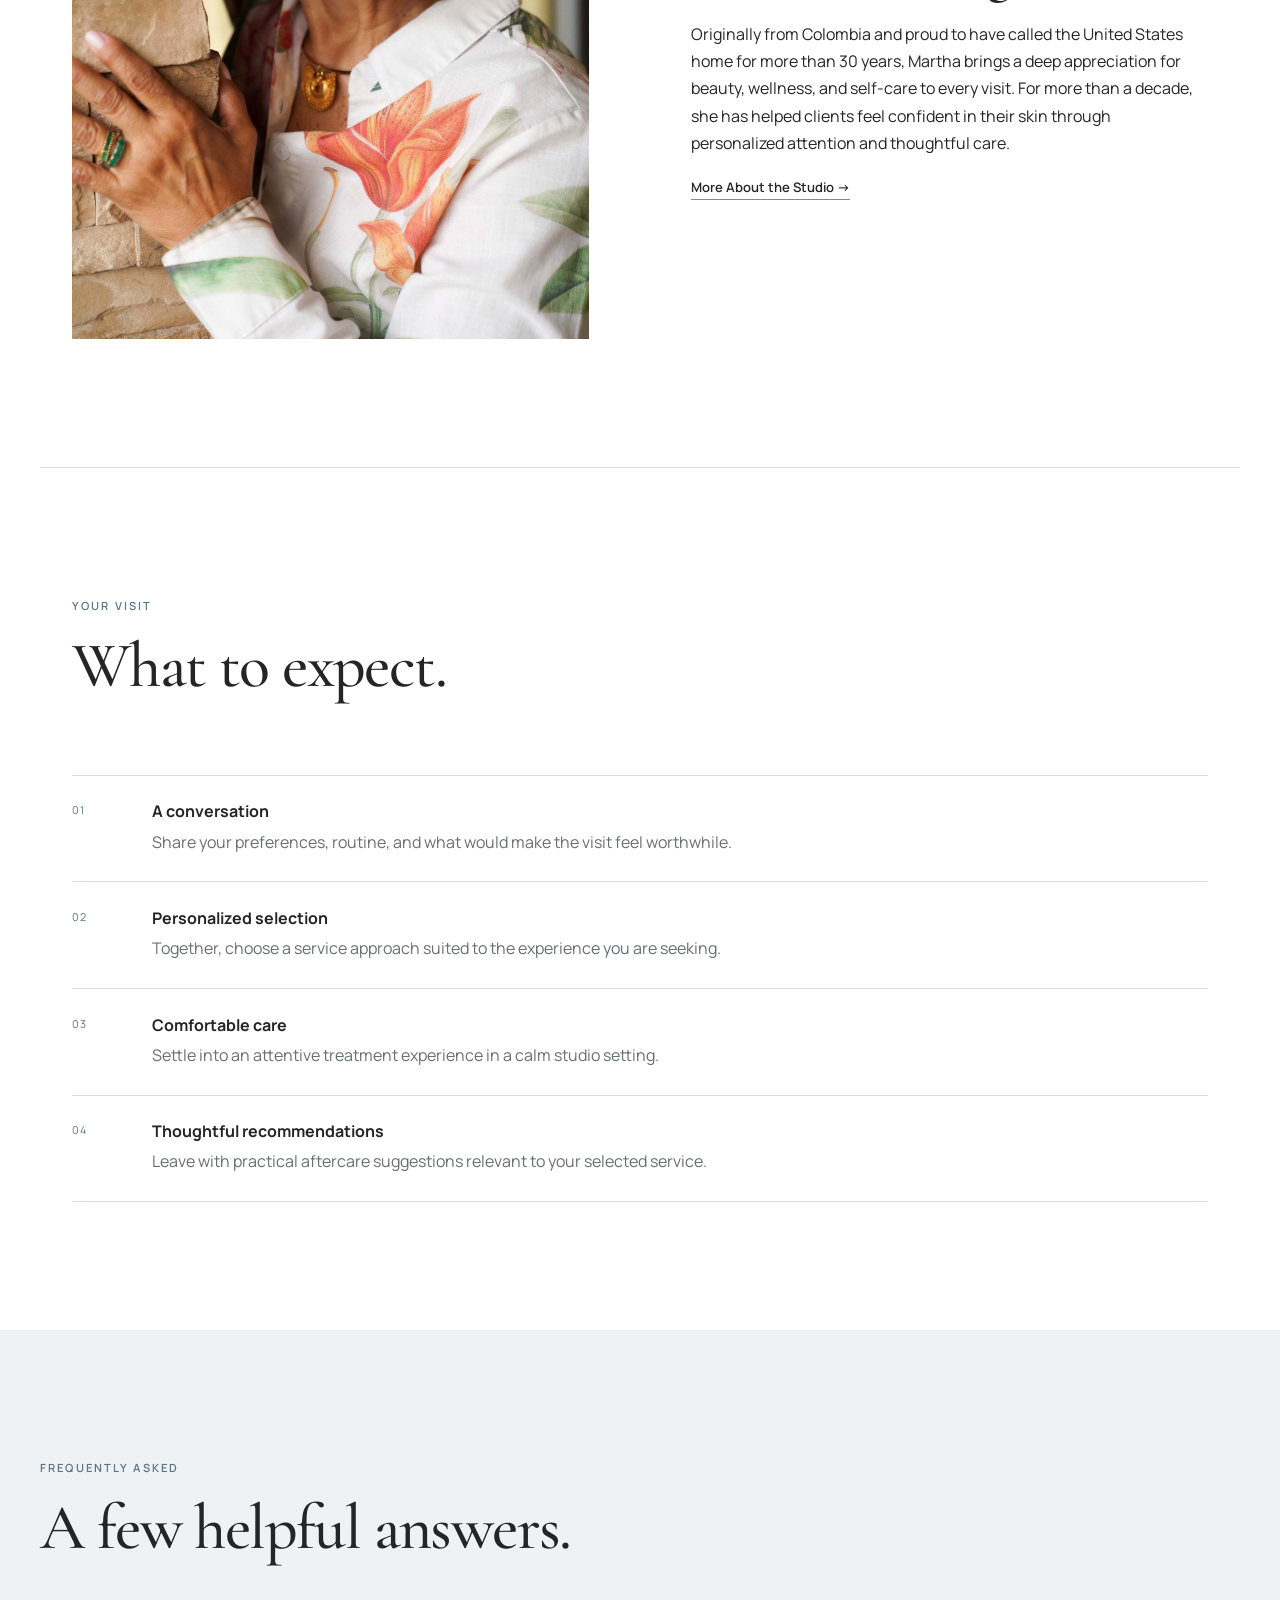
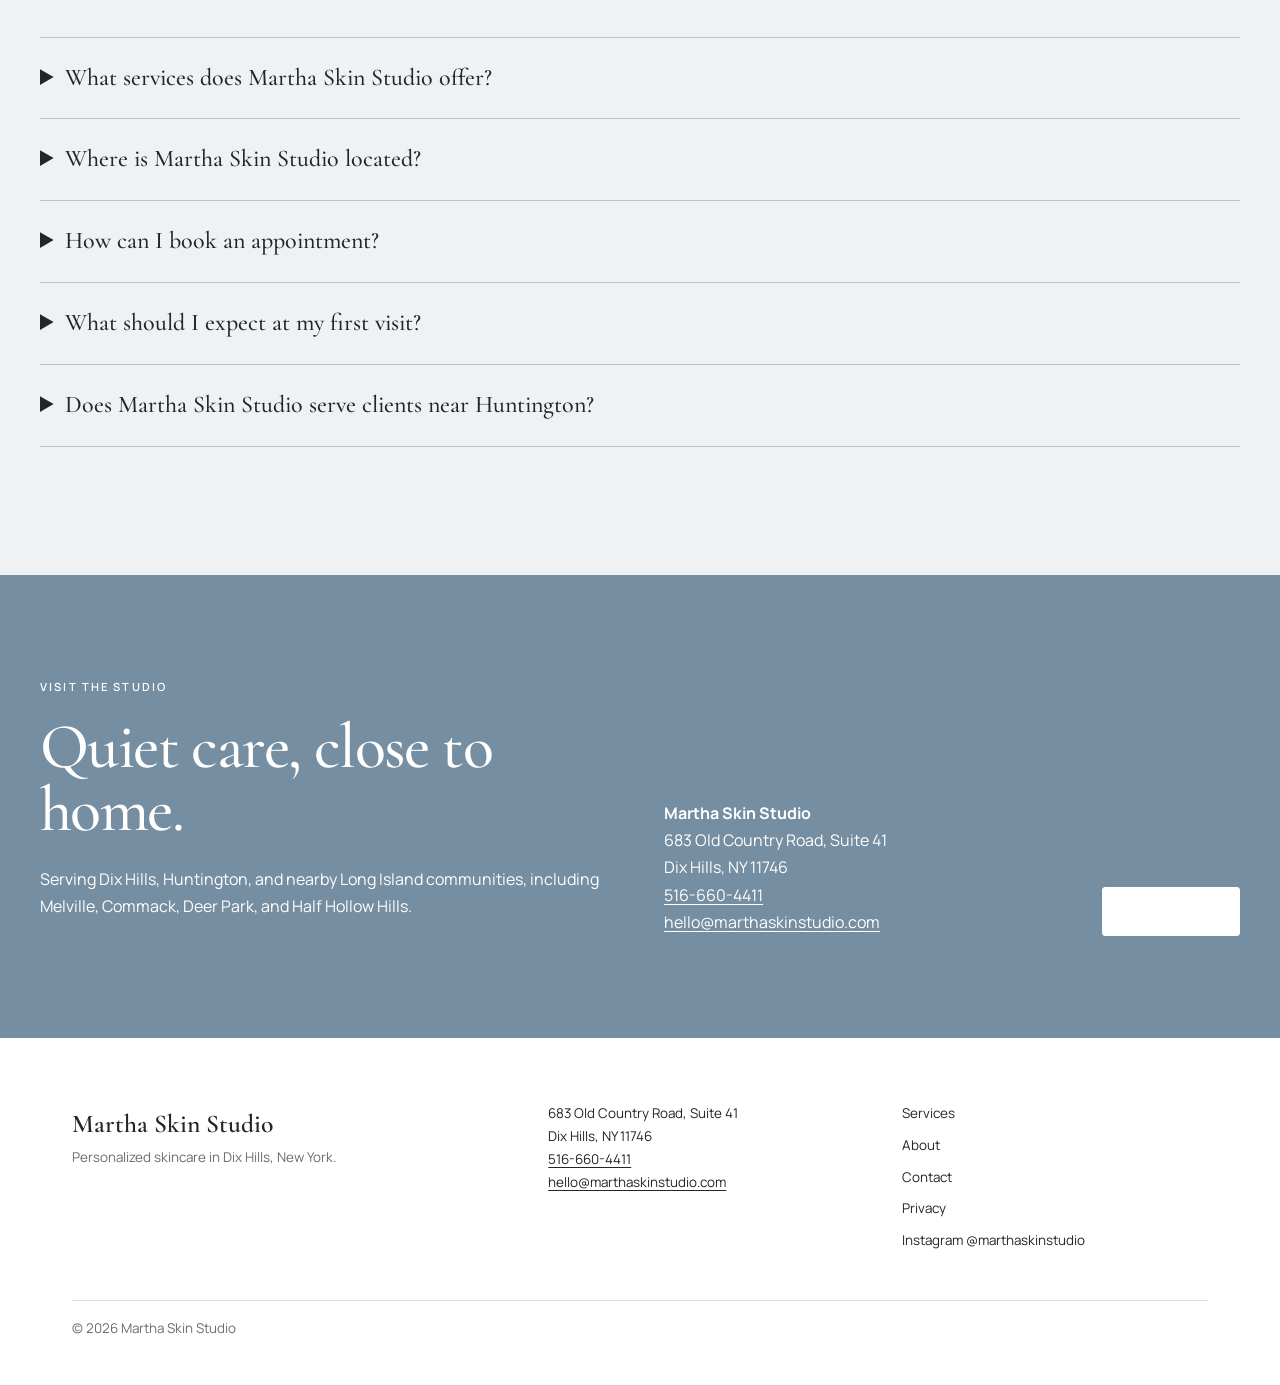
==== commit f6348125: "Update studio address and Instagram profile" ====
--- a/index.html
+++ b/index.html
@@ -5,22 +5,22 @@
   <meta name="viewport" content="width=device-width, initial-scale=1">
   <link rel="icon" type="image/png" sizes="512x512" href="assets/favicon.png">
   <link rel="apple-touch-icon" href="assets/favicon.png">
-  <title>Martha Skin Studio | Facials &amp; Skincare in Huntington, NY</title>
-  <meta name="description" content="Discover personalized facials, skincare, makeup, upper-body massage, and scalp-massage services at Martha Skin Studio in Huntington, New York.">
+  <title>Martha Skin Studio | Facials &amp; Skincare in Dix Hills, NY</title>
+  <meta name="description" content="Discover personalized facials, skincare, makeup, upper-body massage, and scalp-massage services at Martha Skin Studio in Dix Hills, New York.">
   <link rel="canonical" href="https://www.marthaskinstudio.com/">
   <meta property="og:type" content="website">
-  <meta property="og:title" content="Martha Skin Studio | Facials &amp; Skincare in Huntington, NY">
-  <meta property="og:description" content="Personalized skincare and thoughtful care in a calm Huntington studio.">
+  <meta property="og:title" content="Martha Skin Studio | Facials &amp; Skincare in Dix Hills, NY">
+  <meta property="og:description" content="Personalized skincare and thoughtful care in a calm Dix Hills studio.">
   <meta property="og:url" content="https://www.marthaskinstudio.com/">
   <meta property="og:image" content="https://www.marthaskinstudio.com/assets/hero-skincare.jpg">
   <meta name="twitter:card" content="summary_large_image">
-  <meta name="twitter:title" content="Martha Skin Studio | Huntington, NY">
-  <meta name="twitter:description" content="Personalized facials, skincare, makeup, and massage services in Huntington.">
+  <meta name="twitter:title" content="Martha Skin Studio | Dix Hills, NY">
+  <meta name="twitter:description" content="Personalized facials, skincare, makeup, and massage services in Dix Hills.">
   <meta name="twitter:image" content="https://www.marthaskinstudio.com/assets/hero-skincare.jpg">
   <link rel="preconnect" href="https://fonts.googleapis.com">
   <link rel="preconnect" href="https://fonts.gstatic.com" crossorigin>
   <link href="https://fonts.googleapis.com/css2?family=Cormorant+Garamond:wght@500;600&amp;family=Manrope:wght@400;500;600&amp;display=swap" rel="stylesheet">
-  <link rel="stylesheet" href="styles.css?v=11">
+  <link rel="stylesheet" href="styles.css?v=12">
   <script type="application/ld+json">
   {
     "@context": "https://schema.org",
@@ -33,13 +33,14 @@
     "email": "hello@marthaskinstudio.com",
     "address": {
       "@type": "PostalAddress",
-      "streetAddress": "683 Old Country Road",
-      "addressLocality": "Huntington",
+      "streetAddress": "683 Old Country Road, Suite 41",
+      "addressLocality": "Dix Hills",
       "addressRegion": "NY",
       "postalCode": "11746",
       "addressCountry": "US"
     },
-    "areaServed": ["Huntington, NY", "Dix Hills, NY", "Long Island, NY"]
+    "areaServed": ["Dix Hills, NY", "Huntington, NY", "Long Island, NY"],
+    "sameAs": ["https://www.instagram.com/marthaskinstudio/"]
     ,"openingHoursSpecification": [
       {
         "@type": "OpeningHoursSpecification",
@@ -56,10 +57,10 @@
     "@type": "FAQPage",
     "mainEntity": [
       {"@type":"Question","name":"What services does Martha Skin Studio offer?","acceptedAnswer":{"@type":"Answer","text":"Martha Skin Studio offers facials, skin rejuvenation, skincare, makeup, upper-body massage, and scalp massage."}},
-      {"@type":"Question","name":"Where is Martha Skin Studio located?","acceptedAnswer":{"@type":"Answer","text":"Martha Skin Studio is located at 683 Old Country Road in Huntington, New York."}},
+      {"@type":"Question","name":"Where is Martha Skin Studio located?","acceptedAnswer":{"@type":"Answer","text":"Martha Skin Studio is located at 683 Old Country Road, Suite 41, in Dix Hills, New York."}},
       {"@type":"Question","name":"How can I book an appointment?","acceptedAnswer":{"@type":"Answer","text":"Call Martha Skin Studio at 516-660-4411 to book an appointment."}},
       {"@type":"Question","name":"What should I expect at my first visit?","acceptedAnswer":{"@type":"Answer","text":"Your visit begins with a conversation about your preferences, followed by thoughtful service selection, a comfortable treatment experience, and relevant aftercare recommendations."}},
-      {"@type":"Question","name":"Does Martha Skin Studio serve clients near Dix Hills?","acceptedAnswer":{"@type":"Answer","text":"Yes. The Huntington studio welcomes guests from Dix Hills and nearby Long Island communities."}}
+      {"@type":"Question","name":"Does Martha Skin Studio serve clients near Huntington?","acceptedAnswer":{"@type":"Answer","text":"Yes. The Dix Hills studio welcomes guests from Huntington and nearby Long Island communities."}}
     ]
   }
   </script>
@@ -84,7 +85,7 @@
   <main id="main">
     <section class="hero">
       <div class="hero-copy">
-        <p class="eyebrow">A skincare studio in Huntington, New York</p>
+        <p class="eyebrow">A skincare studio in Dix Hills, New York</p>
         <h1>Personalized Skincare.<br>Refined Results.</h1>
         <p class="lede">Thoughtful facials, skincare, makeup, upper-body massage, and scalp-massage services shaped around you—in a calm, private setting.</p>
         <div class="actions"><a class="button" href="tel:+15166604411">Call to Book</a><a class="text-link" href="services.html">Explore Our Services <span aria-hidden="true">→</span></a></div>
@@ -137,26 +138,26 @@
       <div class="section-heading"><p class="eyebrow">Frequently asked</p><h2 id="faq-title">A few helpful answers.</h2></div>
       <div class="faq-list">
         <details><summary>What services does Martha Skin Studio offer?</summary><p>Facials, skin rejuvenation, skincare, makeup, upper-body massage, and scalp massage.</p></details>
-        <details><summary>Where is Martha Skin Studio located?</summary><p>683 Old Country Road in Huntington, New York.</p></details>
+        <details><summary>Where is Martha Skin Studio located?</summary><p>683 Old Country Road, Suite 41, in Dix Hills, New York.</p></details>
         <details><summary>How can I book an appointment?</summary><p>Call Martha Skin Studio at <a href="tel:+15166604411">516-660-4411</a> to book.</p></details>
         <details><summary>What should I expect at my first visit?</summary><p>A conversation about your preferences, thoughtful service selection, a comfortable treatment experience, and relevant aftercare recommendations.</p></details>
-        <details><summary>Does Martha Skin Studio serve clients near Dix Hills?</summary><p>Yes. The Huntington studio welcomes guests from Dix Hills and nearby Long Island communities.</p></details>
+        <details><summary>Does Martha Skin Studio serve clients near Huntington?</summary><p>Yes. The Dix Hills studio welcomes guests from Huntington and nearby Long Island communities.</p></details>
       </div>
     </section>
 
     <section class="local-contact">
-      <div><p class="eyebrow">Visit the studio</p><h2>Quiet care, close to home.</h2><p>Serving Huntington, Dix Hills, and nearby Long Island communities, including Melville, Commack, Deer Park, and Half Hollow Hills.</p></div>
-      <address><strong>Martha Skin Studio</strong><br>683 Old Country Road<br>Huntington, NY 11746<br><a href="tel:+15166604411">516-660-4411</a><br><a href="mailto:hello@marthaskinstudio.com">hello@marthaskinstudio.com</a></address>
+      <div><p class="eyebrow">Visit the studio</p><h2>Quiet care, close to home.</h2><p>Serving Dix Hills, Huntington, and nearby Long Island communities, including Melville, Commack, Deer Park, and Half Hollow Hills.</p></div>
+      <address><strong>Martha Skin Studio</strong><br>683 Old Country Road, Suite 41<br>Dix Hills, NY 11746<br><a href="tel:+15166604411">516-660-4411</a><br><a href="mailto:hello@marthaskinstudio.com">hello@marthaskinstudio.com</a></address>
       <!-- REPLACE THE GOOGLE MAPS SEARCH URL BELOW WITH THE VERIFIED BUSINESS LISTING URL -->
-      <a class="button button-light" href="https://www.google.com/maps/search/?api=1&amp;query=683+Old+Country+Road+Huntington+NY+11746" rel="noopener">Get Directions</a>
+      <a class="button button-light" href="https://www.google.com/maps/search/?api=1&amp;query=683+Old+Country+Road+Suite+41+Dix+Hills+NY+11746" rel="noopener">Get Directions</a>
     </section>
   </main>
   <footer class="site-footer">
-    <div class="footer-brand"><strong>Martha Skin Studio</strong><p>Personalized skincare in Huntington, New York.</p></div>
-    <address>683 Old Country Road<br>Huntington, NY 11746<br><a href="tel:+15166604411">516-660-4411</a><br><a href="mailto:hello@marthaskinstudio.com">hello@marthaskinstudio.com</a></address>
-    <nav aria-label="Footer"><a href="services.html">Services</a><a href="about.html">About</a><a href="contact.html">Contact</a><a href="privacy.html">Privacy</a></nav>
+    <div class="footer-brand"><strong>Martha Skin Studio</strong><p>Personalized skincare in Dix Hills, New York.</p></div>
+    <address>683 Old Country Road, Suite 41<br>Dix Hills, NY 11746<br><a href="tel:+15166604411">516-660-4411</a><br><a href="mailto:hello@marthaskinstudio.com">hello@marthaskinstudio.com</a></address>
+    <nav aria-label="Footer"><a href="services.html">Services</a><a href="about.html">About</a><a href="contact.html">Contact</a><a href="privacy.html">Privacy</a><a href="https://www.instagram.com/marthaskinstudio/" rel="noopener" target="_blank">Instagram @marthaskinstudio</a></nav>
     <p class="copyright">© <span data-year>2026</span> Martha Skin Studio</p>
   </footer>
-  <script src="script.js?v=11" defer></script>
+  <script src="script.js?v=12" defer></script>
 </body>
 </html>
--- a/styles.css
+++ b/styles.css
@@ -29,6 +29,10 @@
 .button:hover{background:#536d80;border-color:#536d80}
 .header-cta{grid-area:cta;justify-self:end}
 .menu-toggle{display:none}
+.back-to-top{position:fixed;z-index:20;right:clamp(1rem,3vw,2rem);bottom:clamp(1rem,3vw,2rem);display:grid;place-items:center;width:48px;height:48px;padding:0;border:1px solid rgba(37,36,38,.28);border-radius:50%;background:rgba(255,255,255,.94);color:var(--charcoal);box-shadow:0 8px 24px rgba(37,36,38,.08);cursor:pointer;opacity:0;visibility:hidden;transform:translateY(10px);transition:opacity .2s,transform .2s,visibility .2s,background-color .2s,border-color .2s}
+.back-to-top.is-visible{opacity:1;visibility:visible;transform:none}
+.back-to-top:hover{background:var(--blue);border-color:var(--blue);color:#fff}
+.back-to-top svg{width:18px;height:18px;fill:none;stroke:currentColor;stroke-width:1.4;stroke-linecap:round;stroke-linejoin:round}
 .hero{max-width:1440px;margin:auto;display:grid;grid-template-columns:minmax(0,1fr) minmax(0,1fr);min-height:730px}
 .hero-copy{padding:clamp(4rem,9vw,9rem) clamp(2rem,7vw,7rem);display:flex;flex-direction:column;justify-content:center}
 .hero-copy h1{max-width:740px}
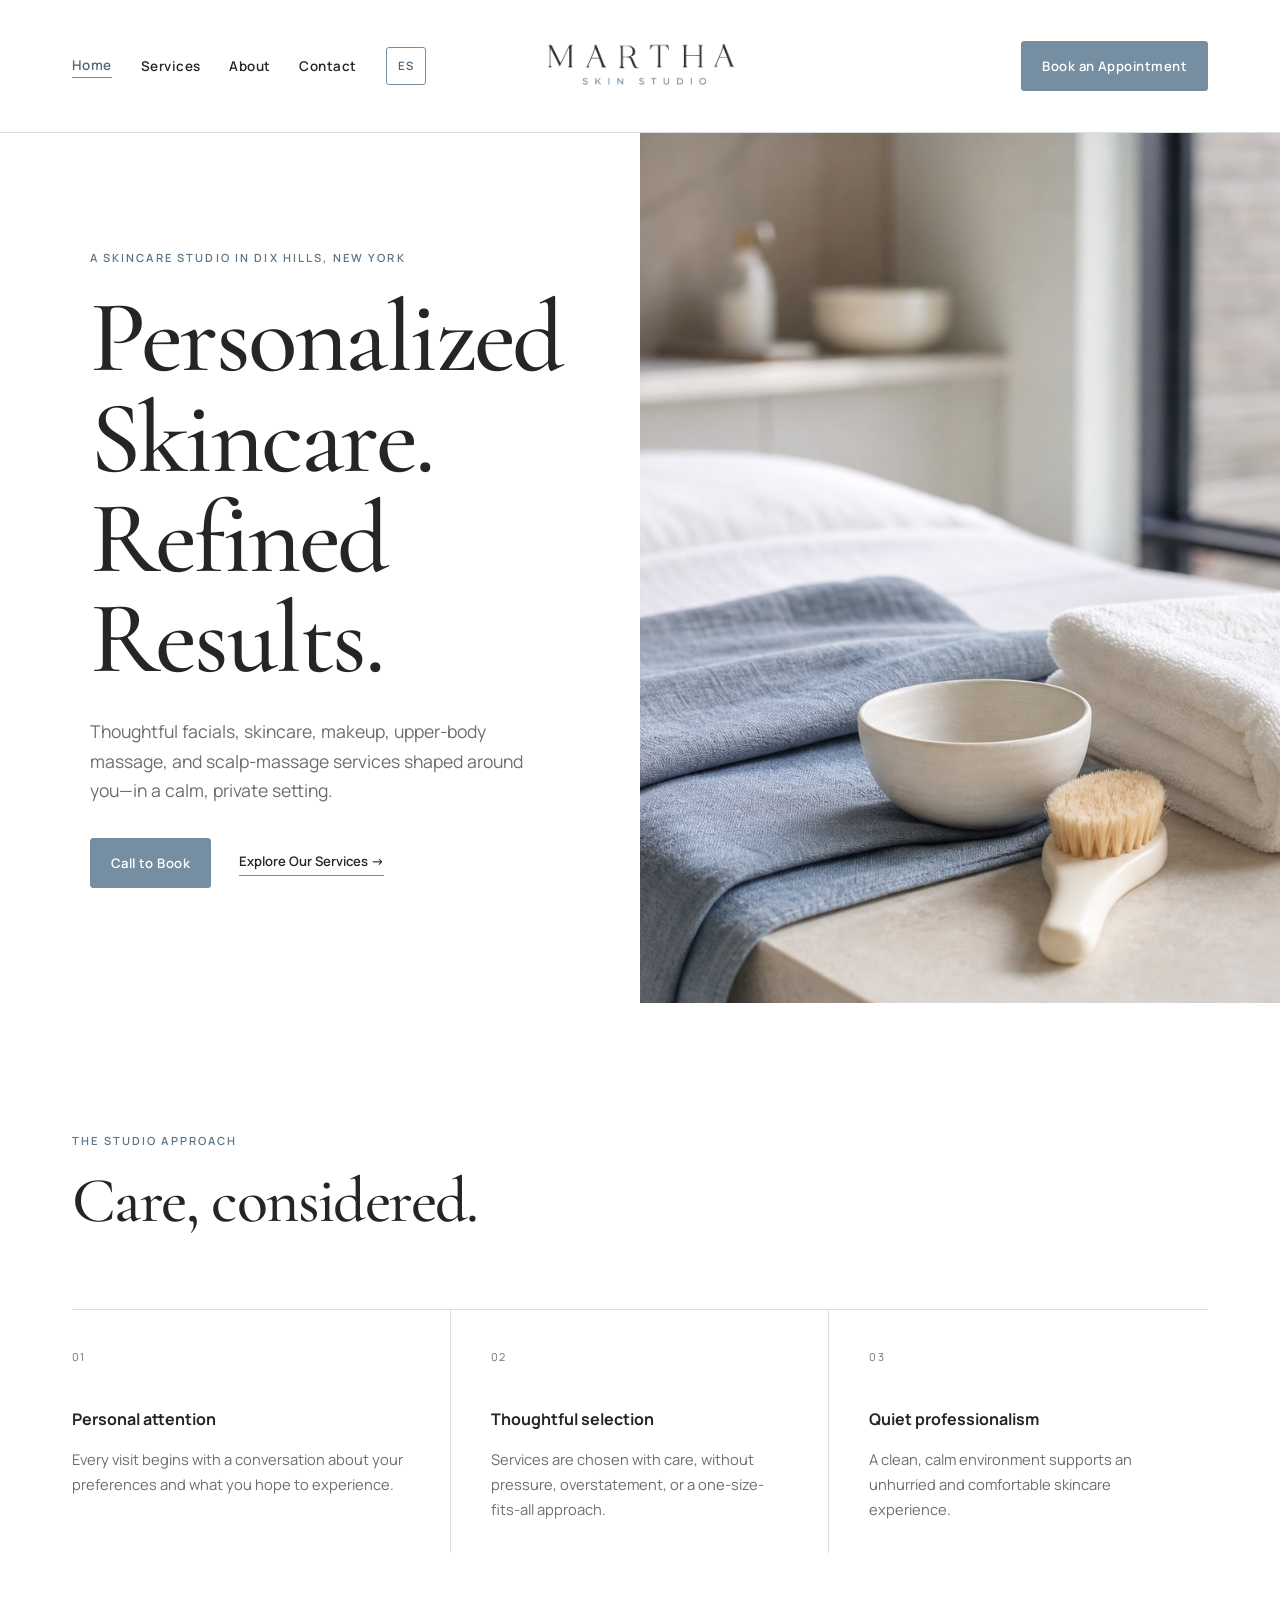
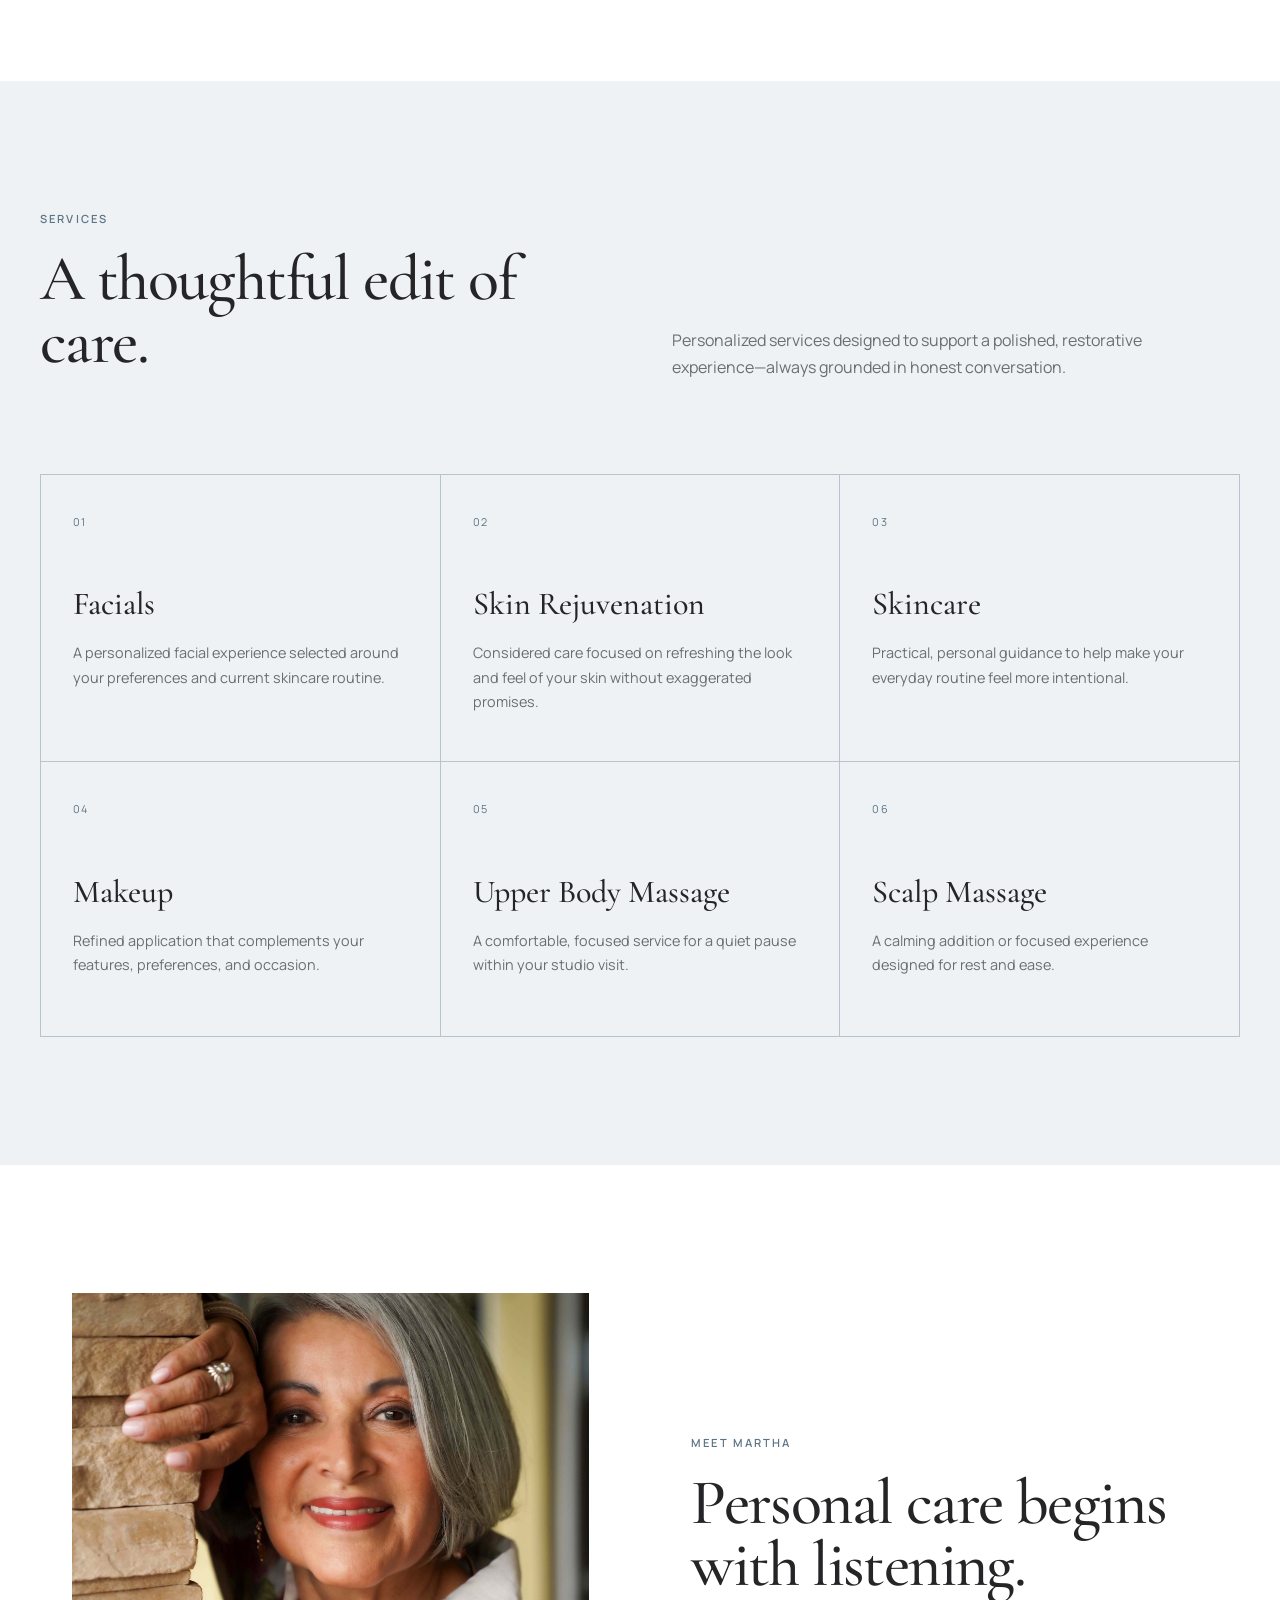
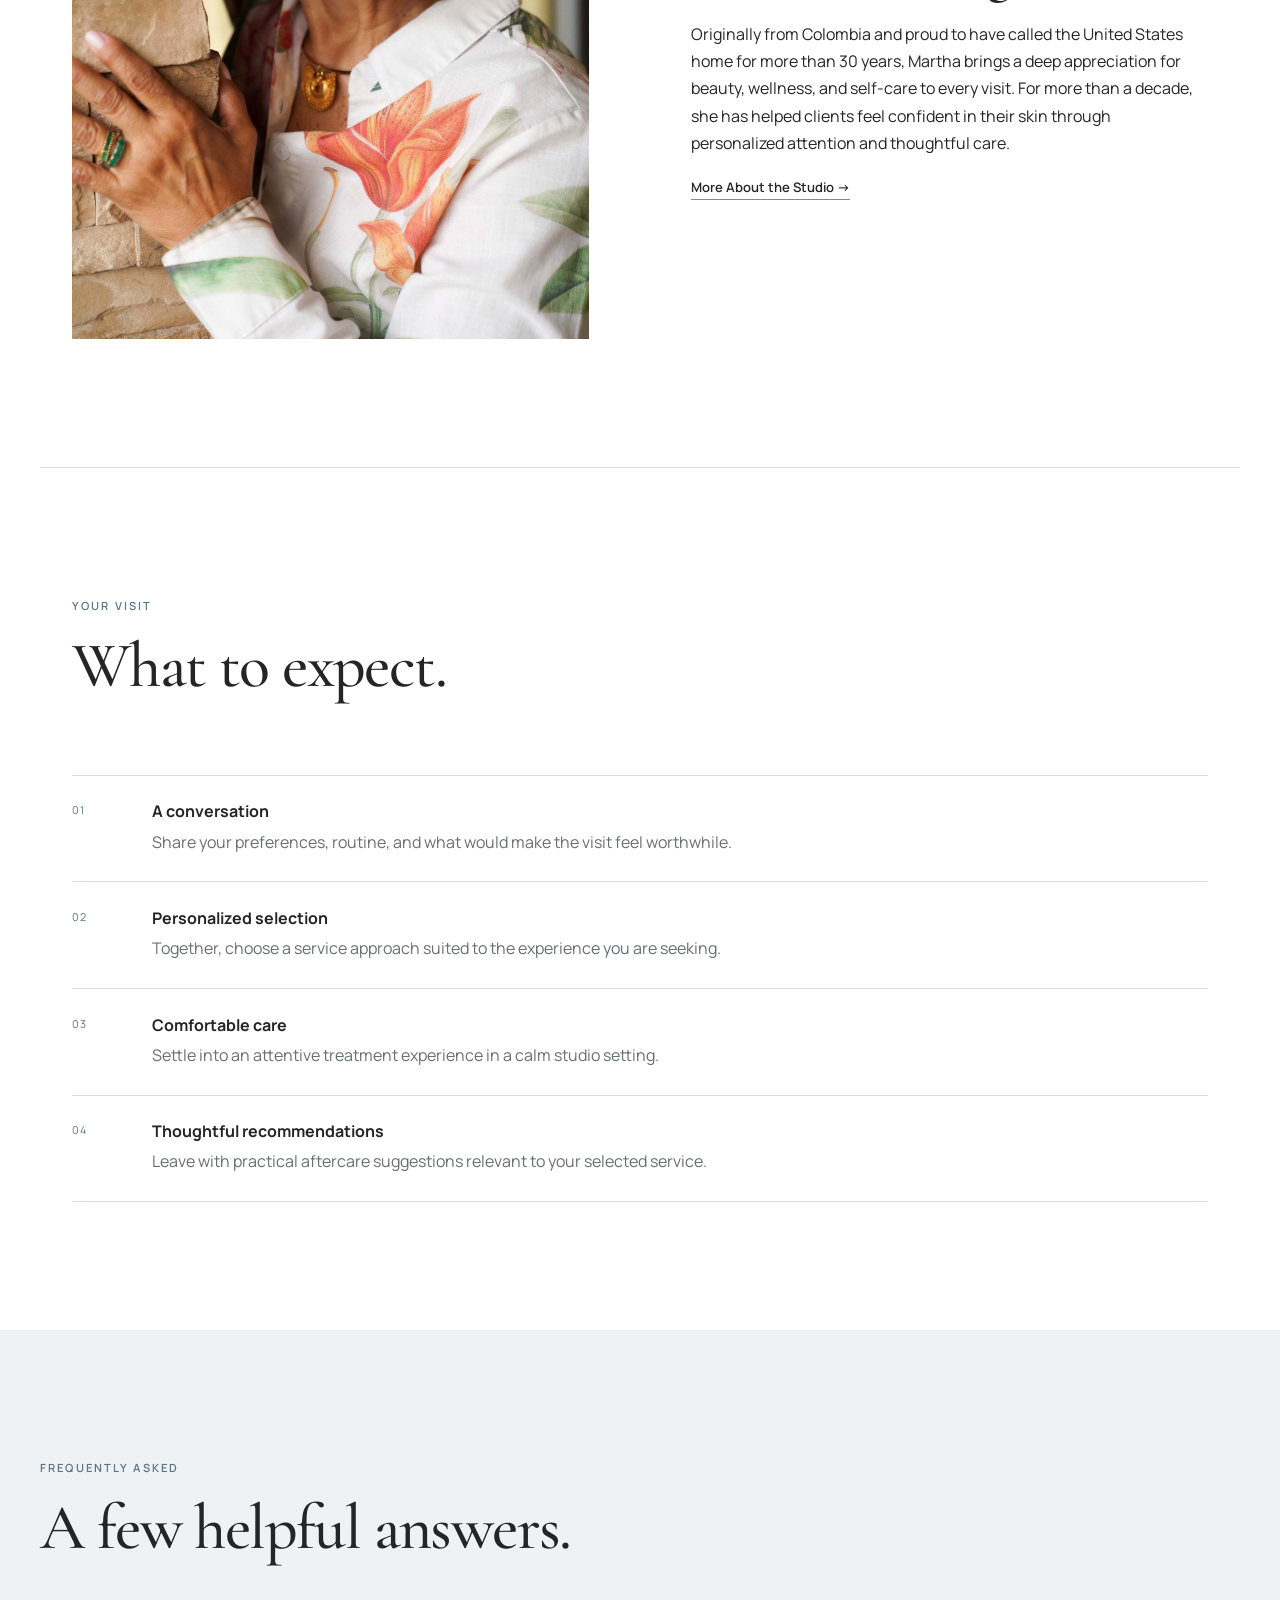
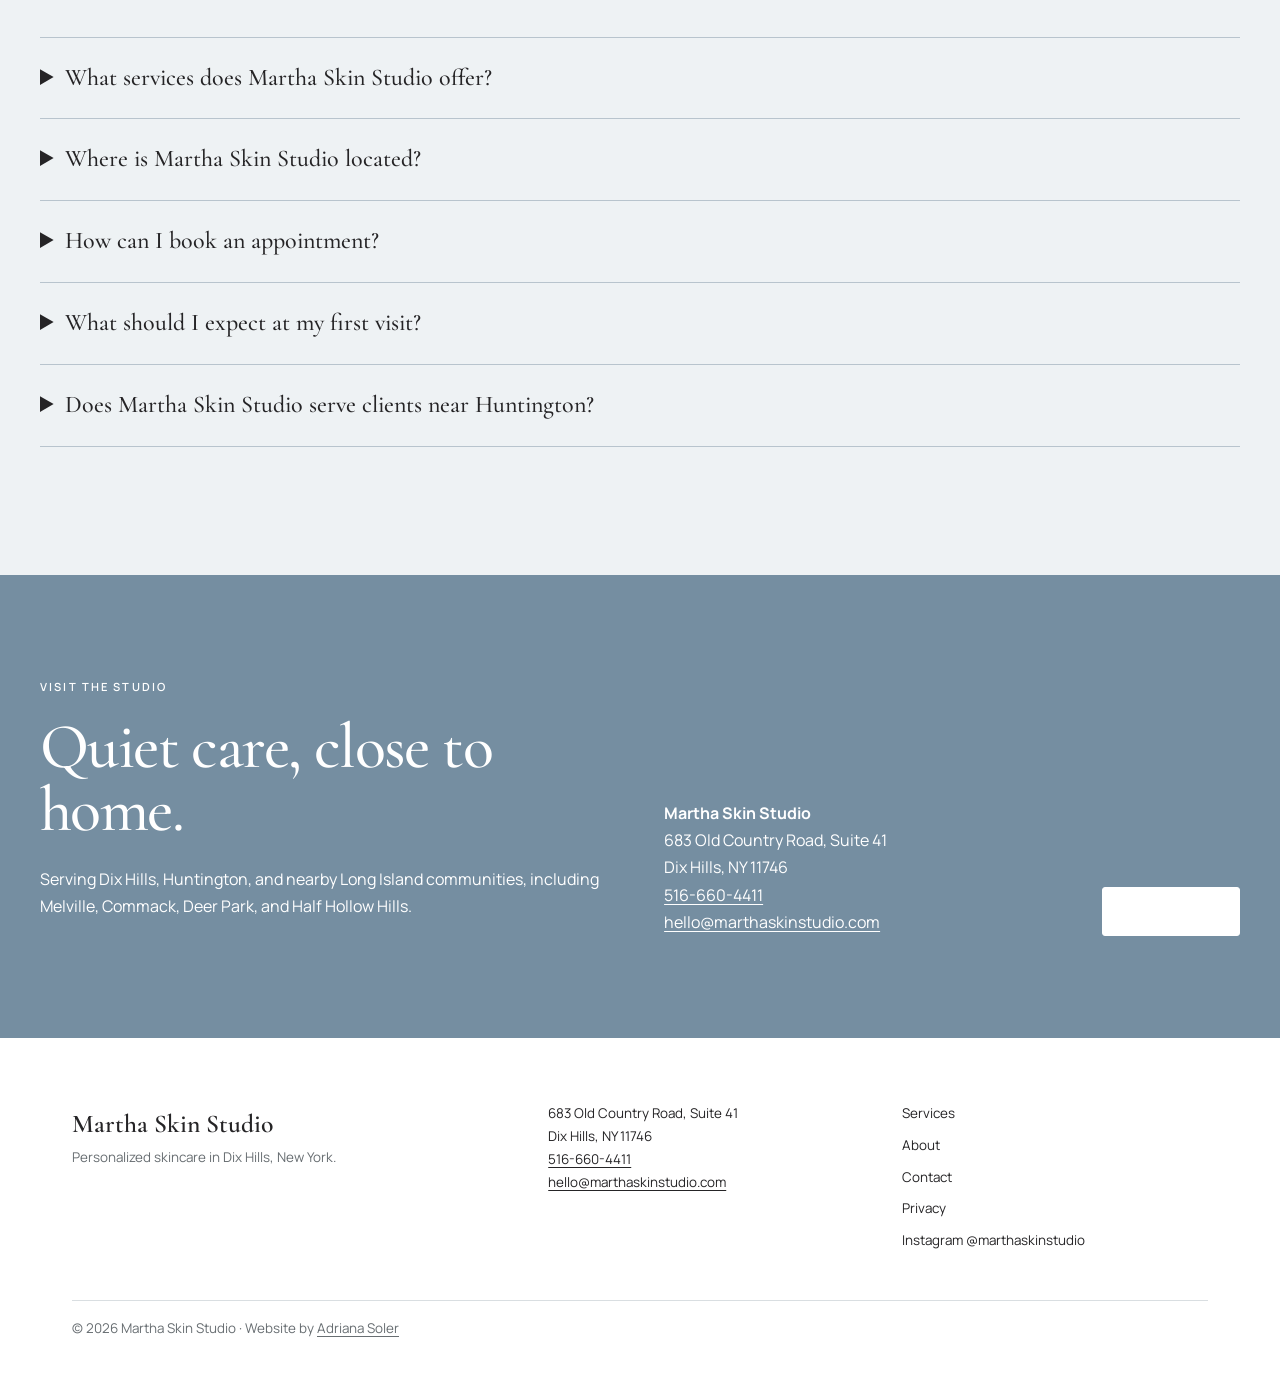
==== commit 0a625ba5: "Add website design credit" ====
--- a/index.html
+++ b/index.html
@@ -156,7 +156,7 @@
     <div class="footer-brand"><strong>Martha Skin Studio</strong><p>Personalized skincare in Dix Hills, New York.</p></div>
     <address>683 Old Country Road, Suite 41<br>Dix Hills, NY 11746<br><a href="tel:+15166604411">516-660-4411</a><br><a href="mailto:hello@marthaskinstudio.com">hello@marthaskinstudio.com</a></address>
     <nav aria-label="Footer"><a href="services.html">Services</a><a href="about.html">About</a><a href="contact.html">Contact</a><a href="privacy.html">Privacy</a><a href="https://www.instagram.com/marthaskinstudio/" rel="noopener" target="_blank">Instagram @marthaskinstudio</a></nav>
-    <p class="copyright">© <span data-year>2026</span> Martha Skin Studio</p>
+    <p class="copyright">© <span data-year>2026</span> Martha Skin Studio <span aria-hidden="true">·</span> Website by <a href="https://adrianasoler.com" rel="noopener" target="_blank">Adriana Soler</a></p>
   </footer>
   <script src="script.js?v=12" defer></script>
 </body>
--- a/styles.css
+++ b/styles.css
@@ -88,6 +88,7 @@
 .site-footer nav{display:flex;flex-direction:column;align-items:flex-start;gap:.55rem}
 .site-footer nav a{text-decoration:none}
 .copyright{grid-column:1/-1;border-top:1px solid var(--rule);padding-top:1rem}
+.copyright a{color:inherit;text-underline-offset:.2em}
 .page-hero{max-width:var(--max);margin:auto;padding:clamp(5rem,11vw,10rem) 2rem;border-bottom:1px solid var(--rule)}
 .page-hero h1{max-width:900px}
 .page-hero>p:last-child{max-width:var(--reading);color:var(--gray);font-size:1.1rem}
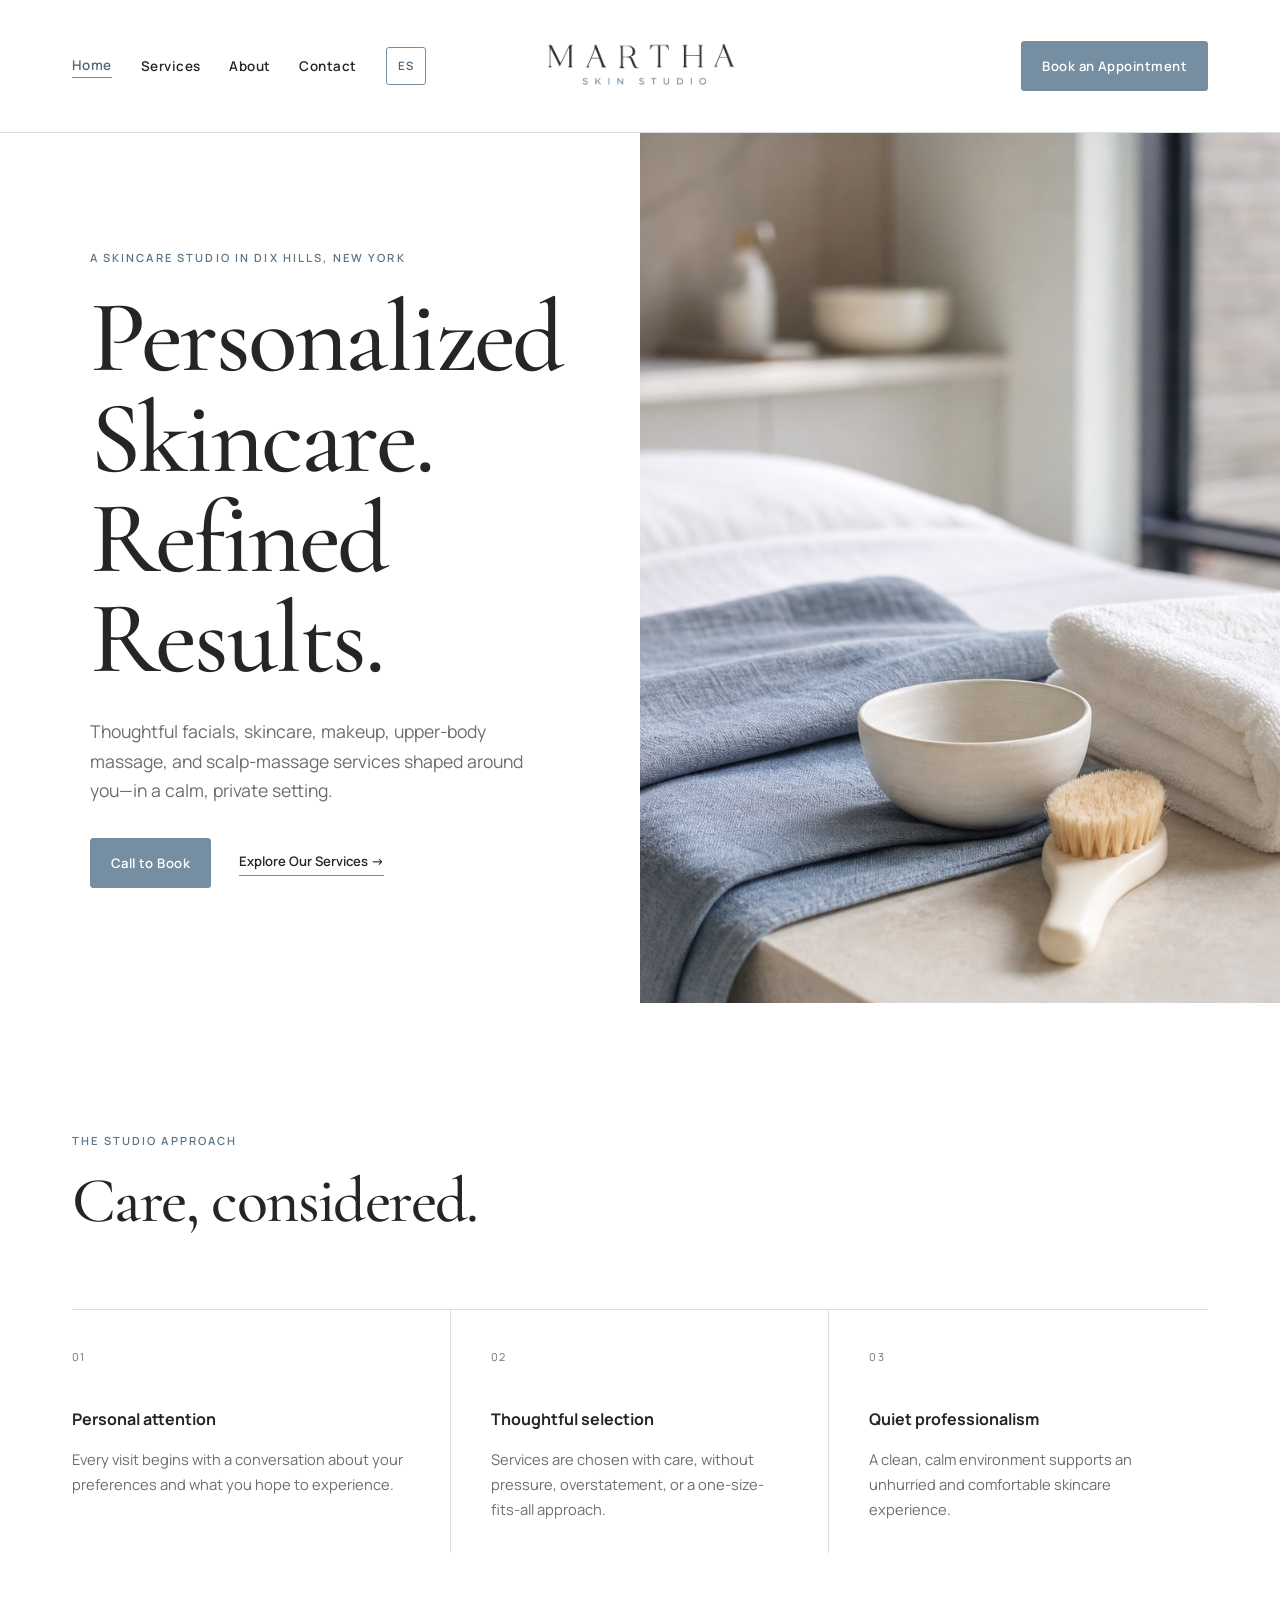
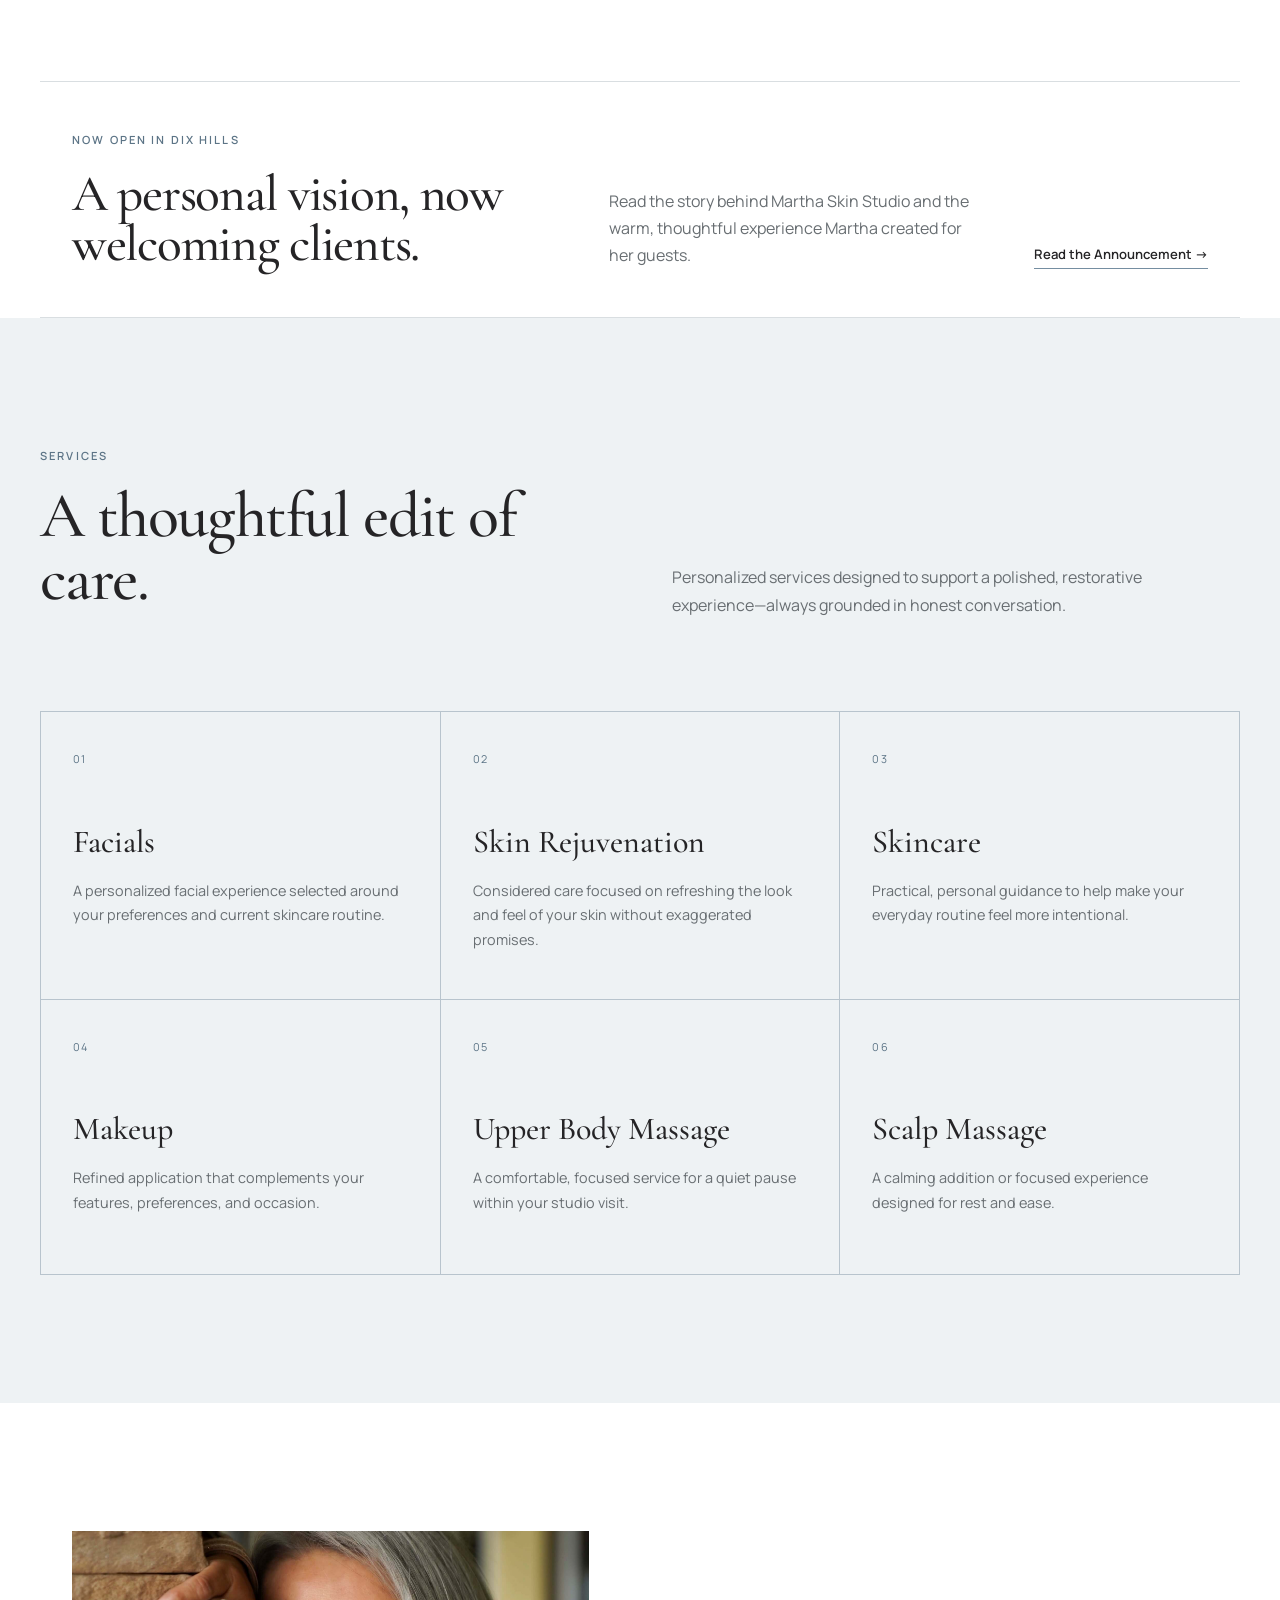
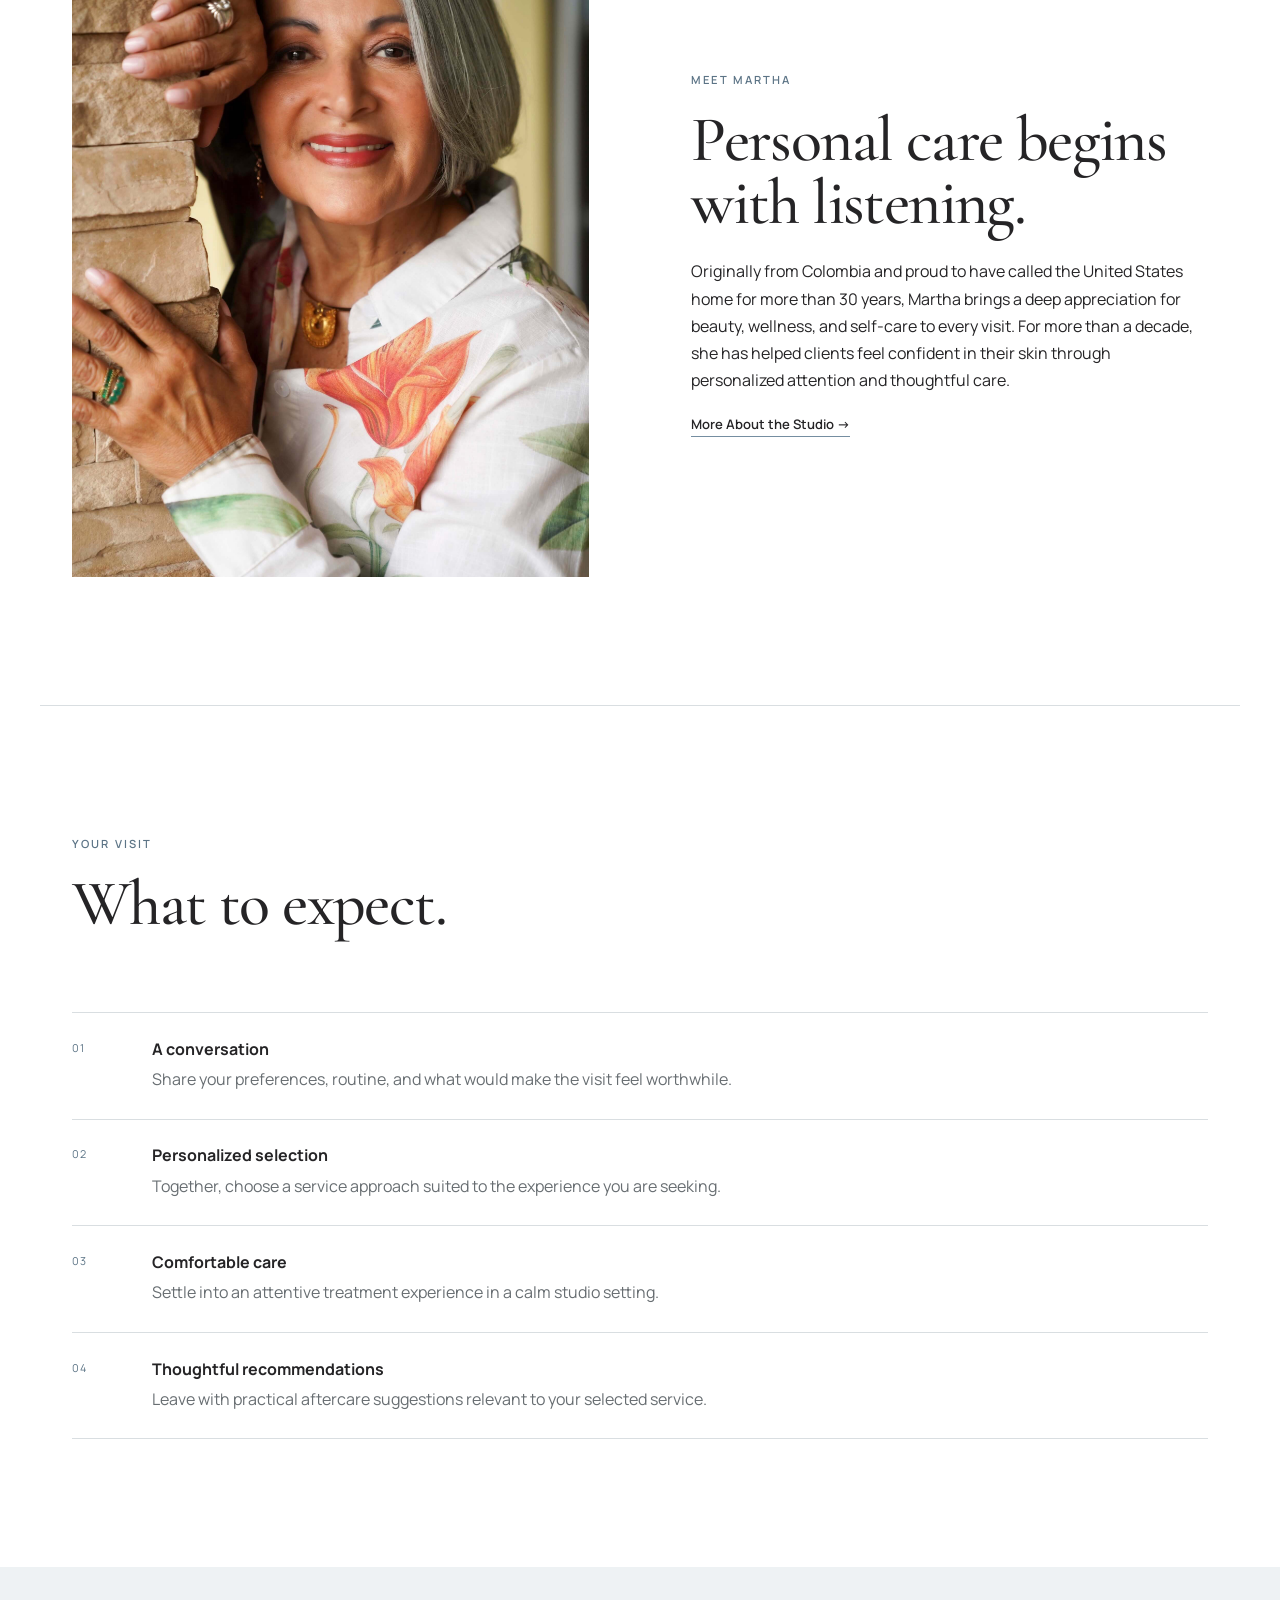
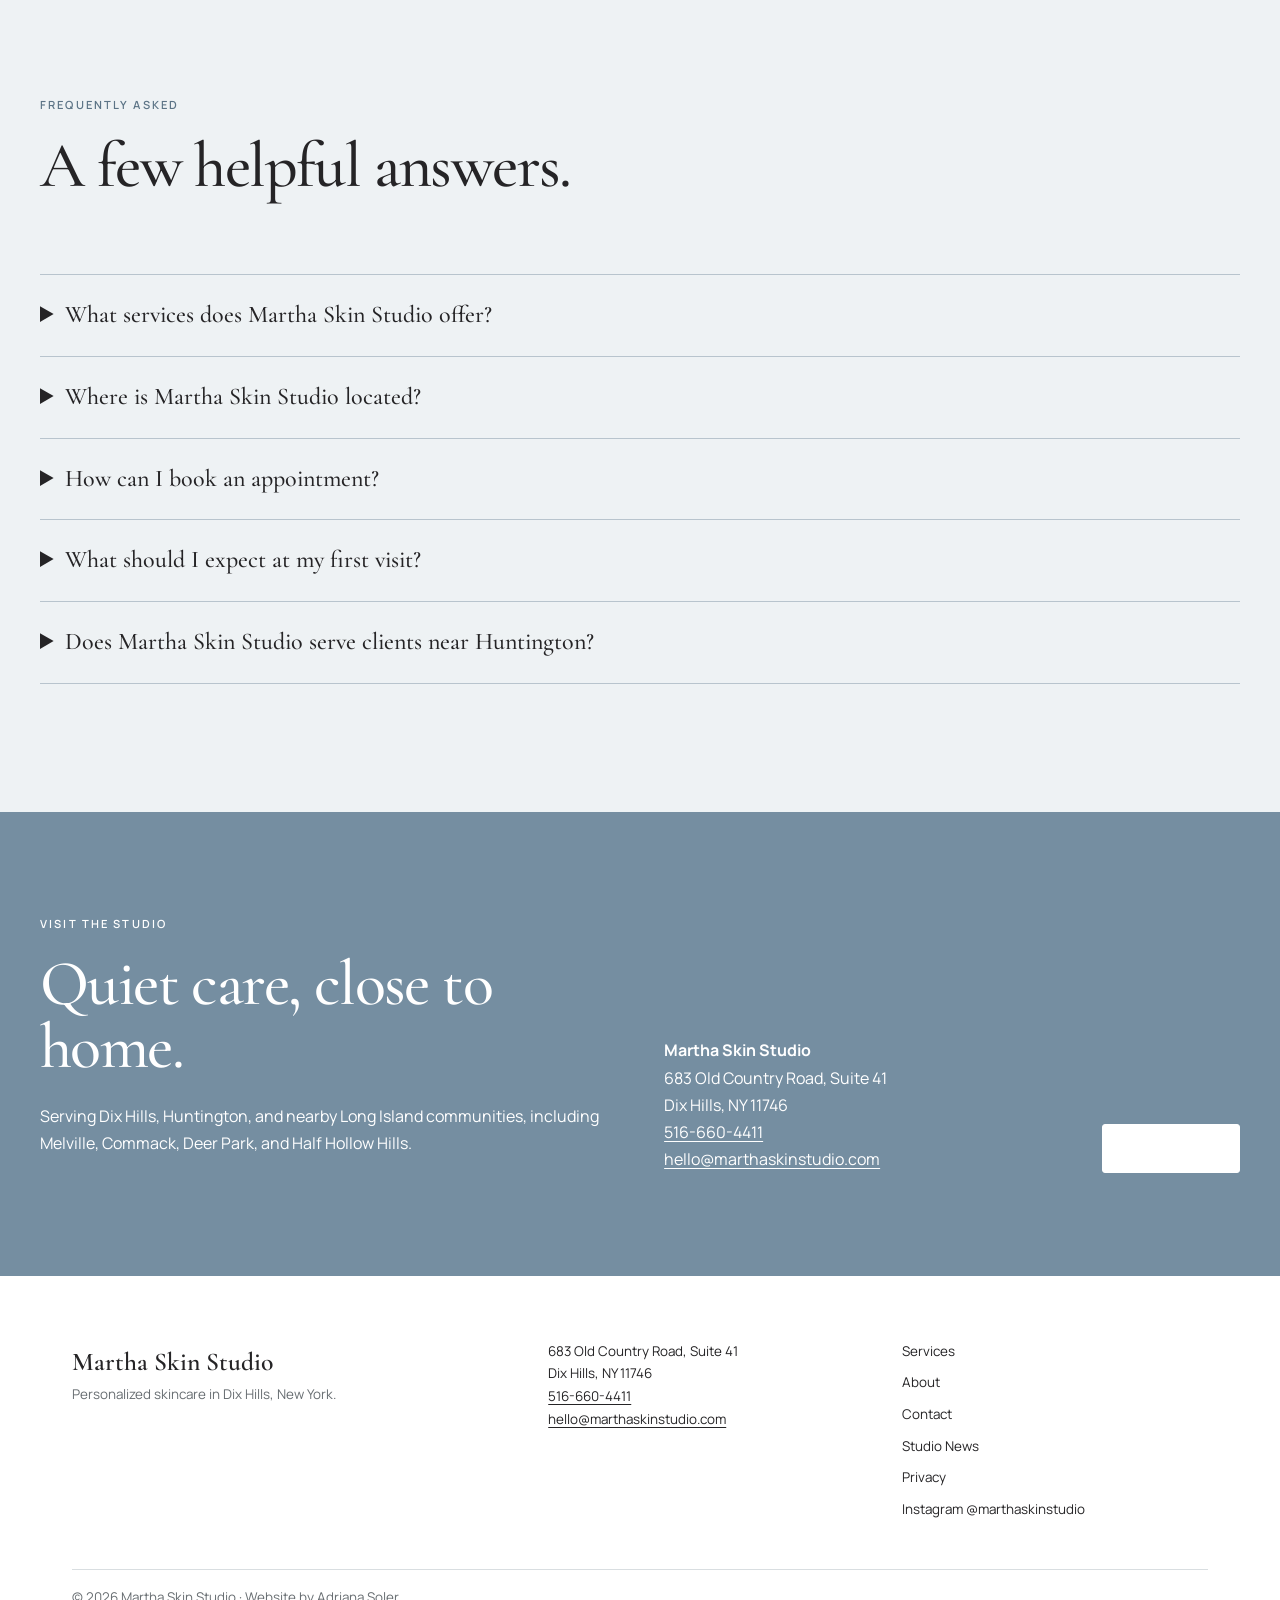
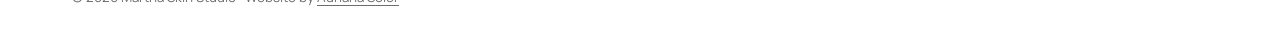
==== commit db00e436: "Publish Martha Skin Studio opening announcement" ====
--- a/index.html
+++ b/index.html
@@ -20,7 +20,7 @@
   <link rel="preconnect" href="https://fonts.googleapis.com">
   <link rel="preconnect" href="https://fonts.gstatic.com" crossorigin>
   <link href="https://fonts.googleapis.com/css2?family=Cormorant+Garamond:wght@500;600&amp;family=Manrope:wght@400;500;600&amp;display=swap" rel="stylesheet">
-  <link rel="stylesheet" href="styles.css?v=12">
+  <link rel="stylesheet" href="styles.css?v=13">
   <script type="application/ld+json">
   {
     "@context": "https://schema.org",
@@ -104,6 +104,12 @@
       </div>
     </section>
 
+    <aside class="studio-announcement" aria-label="Studio announcement">
+      <div><p class="eyebrow">Now open in Dix Hills</p><h2>A personal vision, now welcoming clients.</h2></div>
+      <p>Read the story behind Martha Skin Studio and the warm, thoughtful experience Martha created for her guests.</p>
+      <a class="text-link" href="news.html">Read the Announcement <span aria-hidden="true">→</span></a>
+    </aside>
+
     <section class="section services-preview" aria-labelledby="services-title">
       <div class="section-heading split"><div><p class="eyebrow">Services</p><h2 id="services-title">A thoughtful edit of care.</h2></div><p>Personalized services designed to support a polished, restorative experience—always grounded in honest conversation.</p></div>
       <div class="service-grid">
@@ -155,7 +161,7 @@
   <footer class="site-footer">
     <div class="footer-brand"><strong>Martha Skin Studio</strong><p>Personalized skincare in Dix Hills, New York.</p></div>
     <address>683 Old Country Road, Suite 41<br>Dix Hills, NY 11746<br><a href="tel:+15166604411">516-660-4411</a><br><a href="mailto:hello@marthaskinstudio.com">hello@marthaskinstudio.com</a></address>
-    <nav aria-label="Footer"><a href="services.html">Services</a><a href="about.html">About</a><a href="contact.html">Contact</a><a href="privacy.html">Privacy</a><a href="https://www.instagram.com/marthaskinstudio/" rel="noopener" target="_blank">Instagram @marthaskinstudio</a></nav>
+    <nav aria-label="Footer"><a href="services.html">Services</a><a href="about.html">About</a><a href="contact.html">Contact</a><a href="news.html">Studio News</a><a href="privacy.html">Privacy</a><a href="https://www.instagram.com/marthaskinstudio/" rel="noopener" target="_blank">Instagram @marthaskinstudio</a></nav>
     <p class="copyright">© <span data-year>2026</span> Martha Skin Studio <span aria-hidden="true">·</span> Website by <a href="https://adrianasoler.com" rel="noopener" target="_blank">Adriana Soler</a></p>
   </footer>
   <script src="script.js?v=12" defer></script>
--- a/styles.css
+++ b/styles.css
@@ -53,6 +53,9 @@
 .three-up span,.service-grid span,.steps>li>span{color:#5c7486;font-size:.68rem;letter-spacing:.13em}
 .three-up h3{margin-top:2.5rem}
 .three-up p{color:var(--gray);font-size:.92rem}
+.studio-announcement{max-width:var(--max);margin:0 auto;padding:3rem 2rem;border-top:1px solid var(--rule);border-bottom:1px solid var(--rule);display:grid;grid-template-columns:1.3fr 1fr auto;gap:3rem;align-items:end}
+.studio-announcement h2{font-size:clamp(2.1rem,4vw,3.5rem);margin-bottom:0}
+.studio-announcement>p{max-width:480px;color:var(--gray);margin:0}
 .services-preview{max-width:none;background:var(--pale)}
 .services-preview>.section-heading,.services-preview>.service-grid{max-width:var(--max);margin-left:auto;margin-right:auto}
 .service-grid{display:grid;grid-template-columns:repeat(3,1fr);border-top:1px solid var(--secondary);border-left:1px solid var(--secondary)}
@@ -122,6 +125,21 @@
 .legal h1{font-size:clamp(3rem,7vw,5.5rem)}
 .legal h2{font-family:var(--sans);font-size:1rem;font-weight:600;line-height:1.4;margin:2.5rem 0 .6rem}
 .legal .updated{color:var(--gray)}
+.news-article{max-width:var(--max);margin:auto;padding:clamp(5rem,10vw,9rem) 2rem;display:grid;grid-template-columns:minmax(0,1.25fr) minmax(300px,.75fr);column-gap:clamp(3rem,8vw,8rem)}
+.news-header{grid-column:1/-1;max-width:1000px;margin-bottom:clamp(3rem,7vw,6rem)}
+.news-header h1{font-size:clamp(3.3rem,7vw,6.8rem)}
+.news-deck{max-width:760px;color:var(--gray);font-size:1.15rem}
+.news-date{font-size:.75rem;letter-spacing:.08em;text-transform:uppercase;color:var(--gray)}
+.news-image{grid-column:2;margin:0;grid-row:2;align-self:start}
+.news-image img{width:100%;aspect-ratio:4/5;object-fit:cover}
+.news-image figcaption{margin-top:.7rem;color:var(--gray);font-size:.75rem}
+.news-body{grid-column:1;grid-row:2;max-width:var(--reading);font-size:1.02rem}
+.news-body>p:first-child{font-size:1.12rem}
+.news-body h2{font-size:clamp(2.25rem,4vw,3.5rem);margin-top:3.5rem}
+.news-body blockquote{margin:3rem 0;padding:2rem 0;border-top:1px solid var(--blue);border-bottom:1px solid var(--blue)}
+.news-body blockquote p{font-family:var(--serif);font-size:clamp(1.7rem,3vw,2.35rem);line-height:1.15;margin-bottom:1rem}
+.news-body cite{font-style:normal;color:var(--gray);font-size:.78rem}
+.news-body address{margin-top:2rem;padding-top:1.5rem;border-top:1px solid var(--rule)}
 .not-found{min-height:calc(100vh - 133px);display:flex;flex-direction:column;justify-content:center;align-items:center;text-align:center;padding:3rem 2rem}
 .not-found h1{font-size:clamp(3rem,8vw,6rem);margin-bottom:1rem}.not-found p:not(.eyebrow){color:var(--gray);margin-bottom:2rem}
 @media(max-width:900px){
@@ -139,6 +157,8 @@
   .service-detail{gap:2rem}
   .service-grid{grid-template-columns:1fr 1fr}
   .local-contact{grid-template-columns:1fr 1fr}.local-contact .button{grid-column:1/-1;justify-self:start}
+  .studio-announcement{grid-template-columns:1fr 1fr}.studio-announcement .text-link{grid-column:1/-1;justify-self:start}
+  .news-article{grid-template-columns:1fr}.news-header,.news-image,.news-body{grid-column:1;grid-row:auto}.news-image{max-width:520px;margin-bottom:3rem}
 }
 @media(max-width:640px){
   h1{font-size:3.35rem}
@@ -154,6 +174,8 @@
   .steps li{grid-template-columns:50px 1fr}
   .service-sections{padding:0 1.25rem}
   .form-panel{padding:1.5rem}
+  .studio-announcement{grid-template-columns:1fr;padding:2.5rem 1.25rem;gap:1.5rem}.studio-announcement .text-link{grid-column:auto}
+  .news-article{padding-left:1.25rem;padding-right:1.25rem}
   .directions-link{display:block;width:max-content;margin:1.25rem 0 0}
 }
 @media(prefers-reduced-motion:reduce){html{scroll-behavior:auto}*,*::before,*::after{transition-duration:.01ms!important;animation-duration:.01ms!important;animation-iteration-count:1!important}}
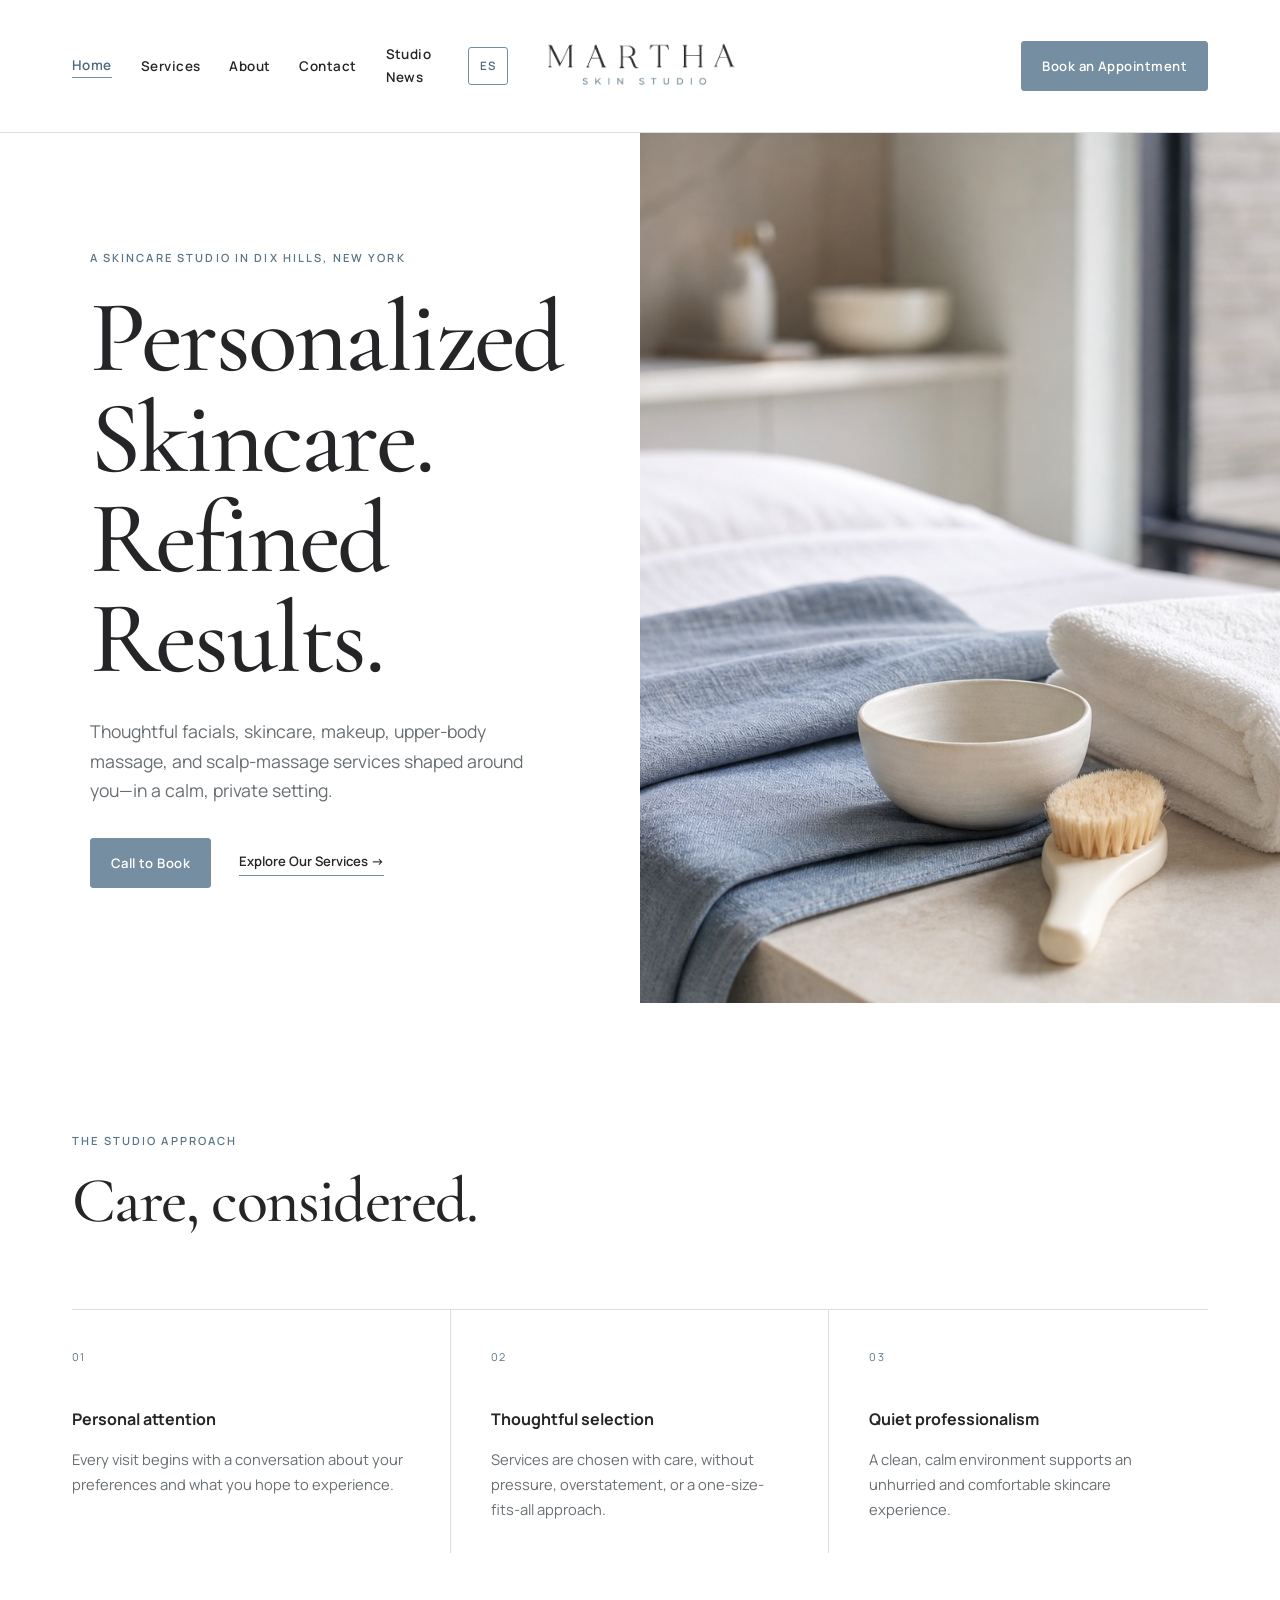
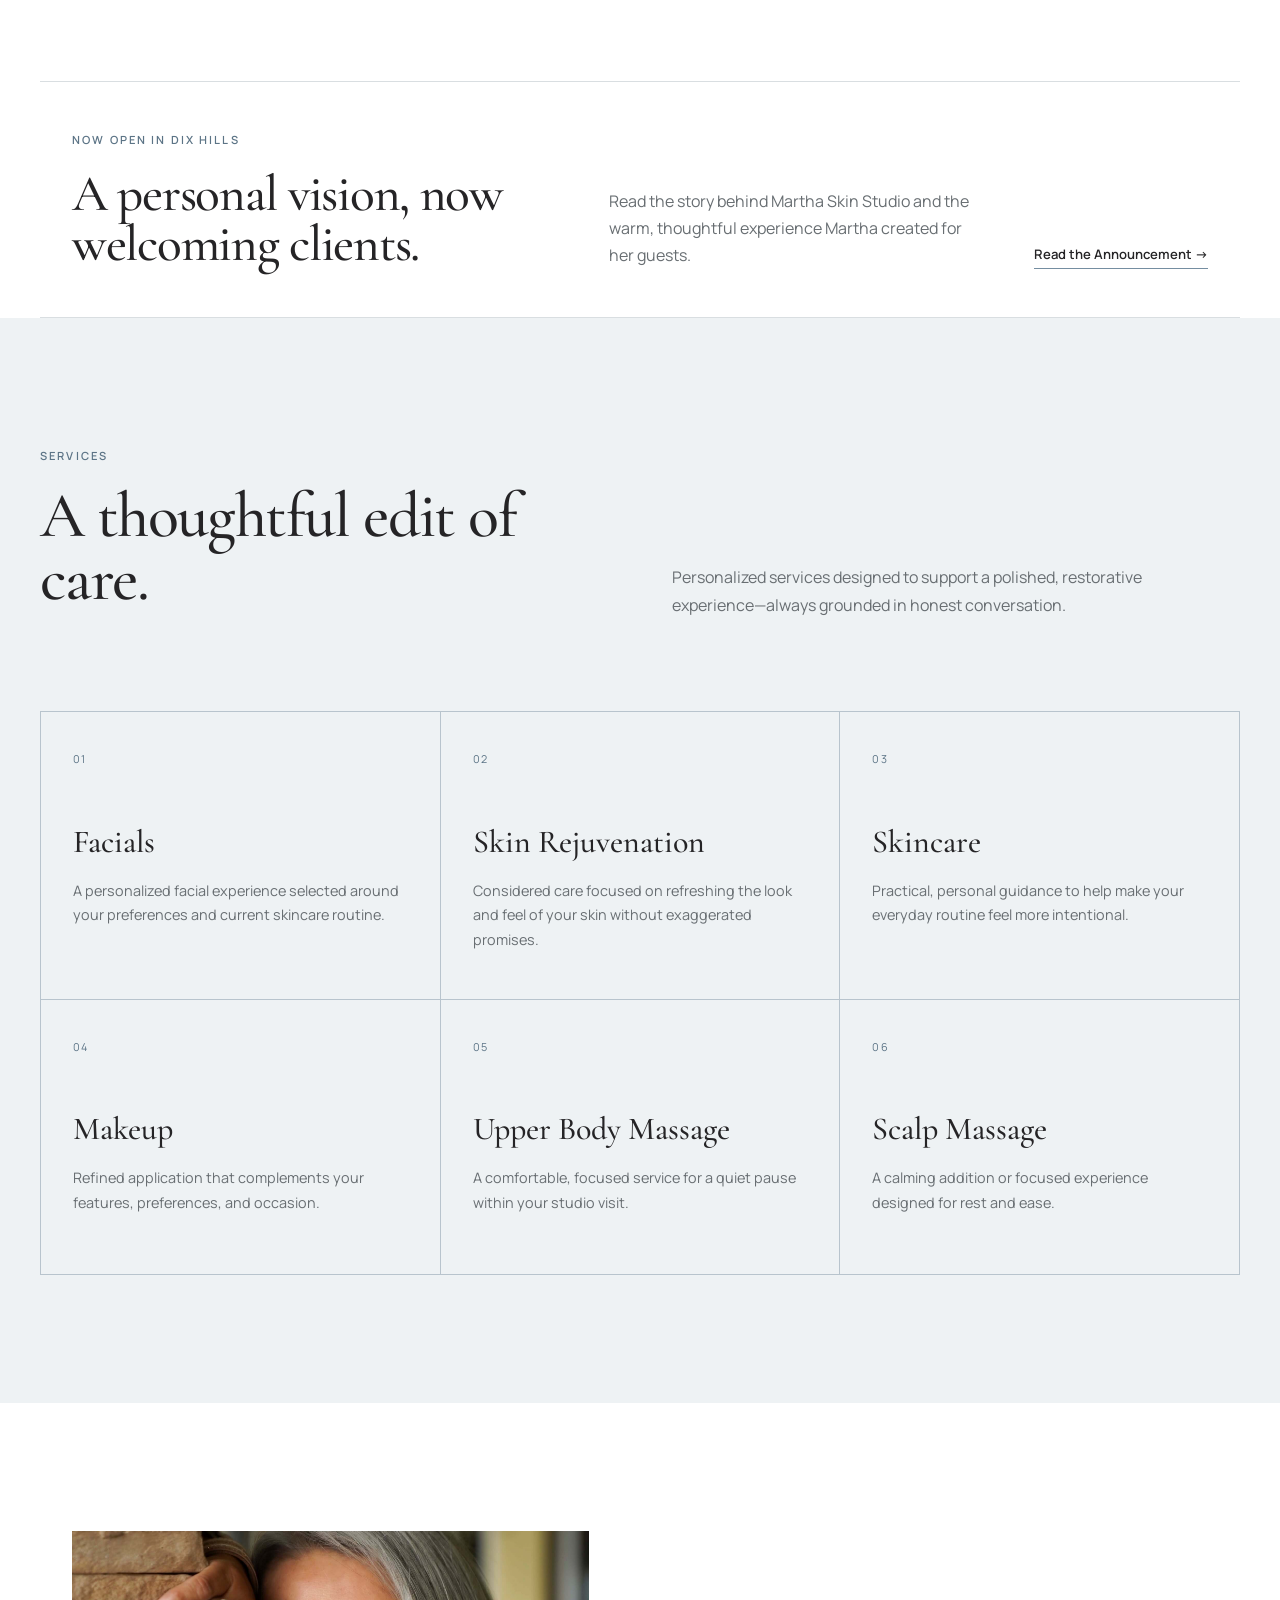
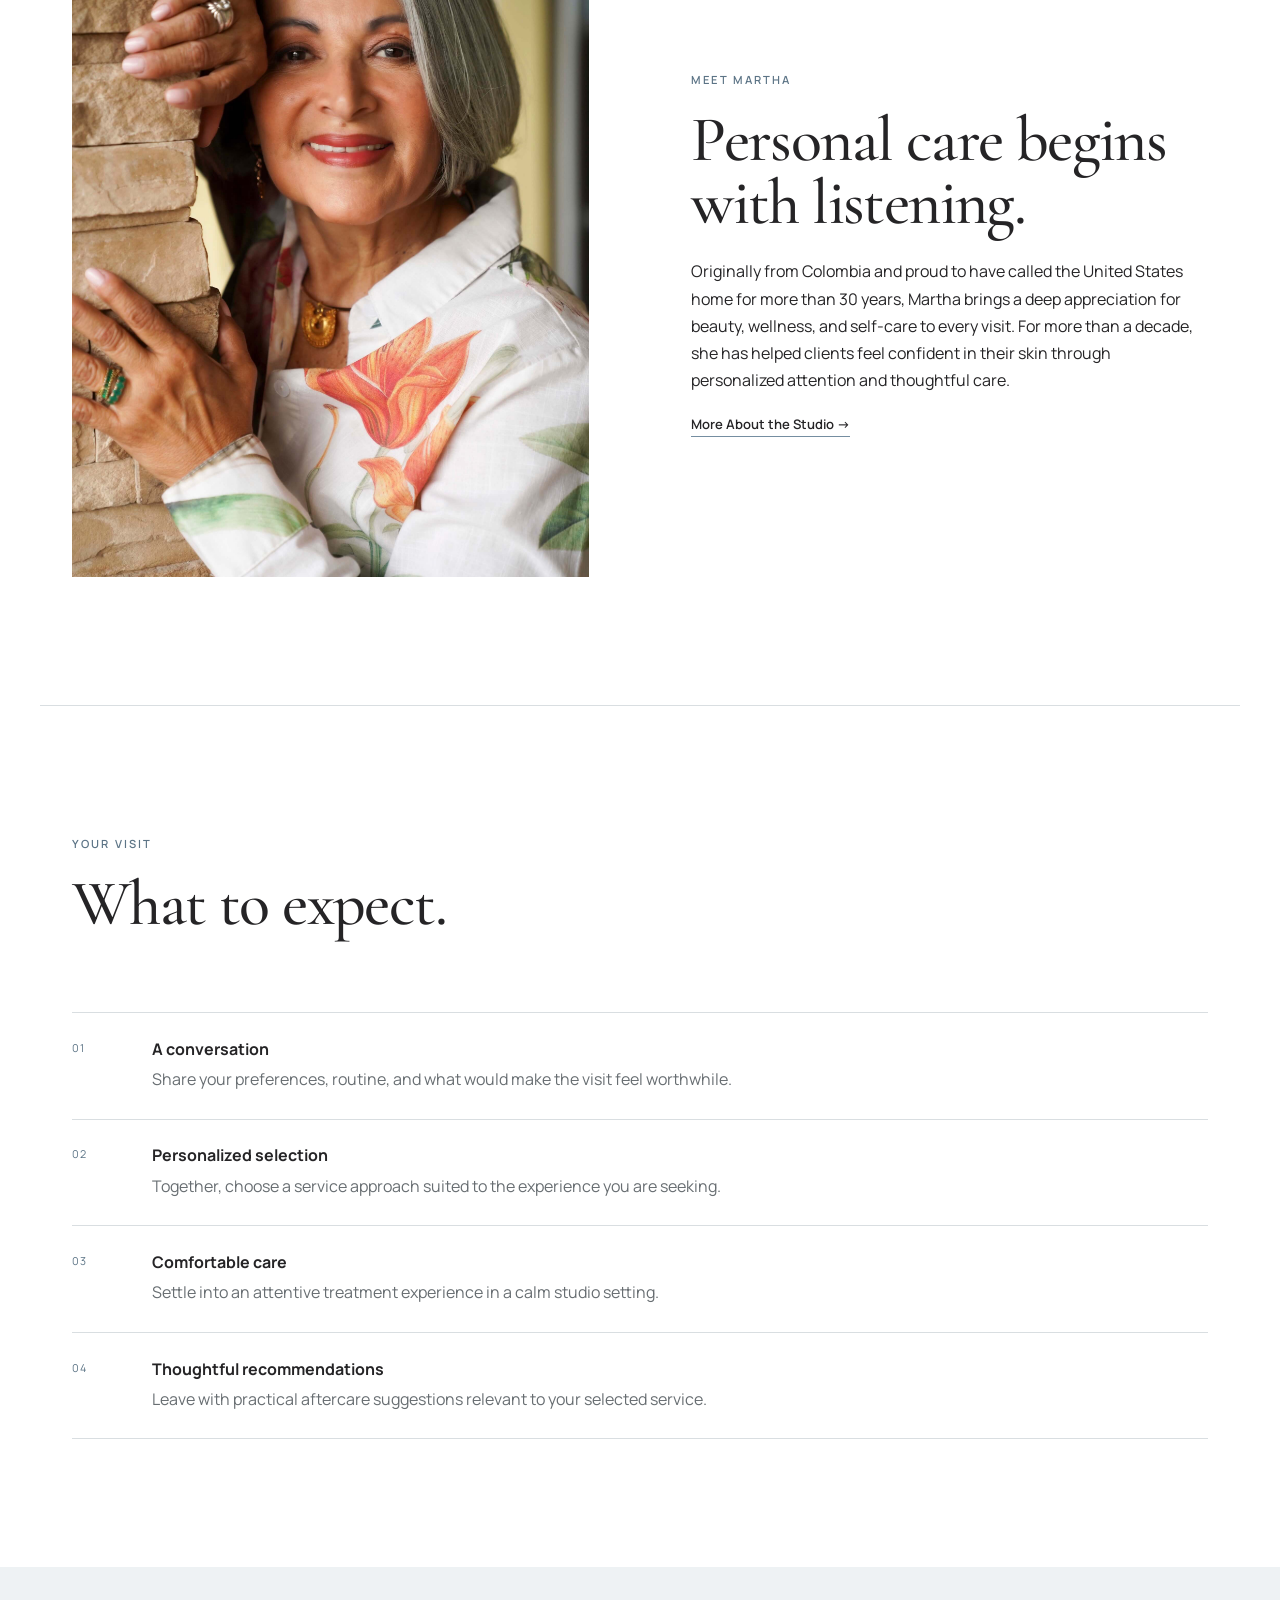
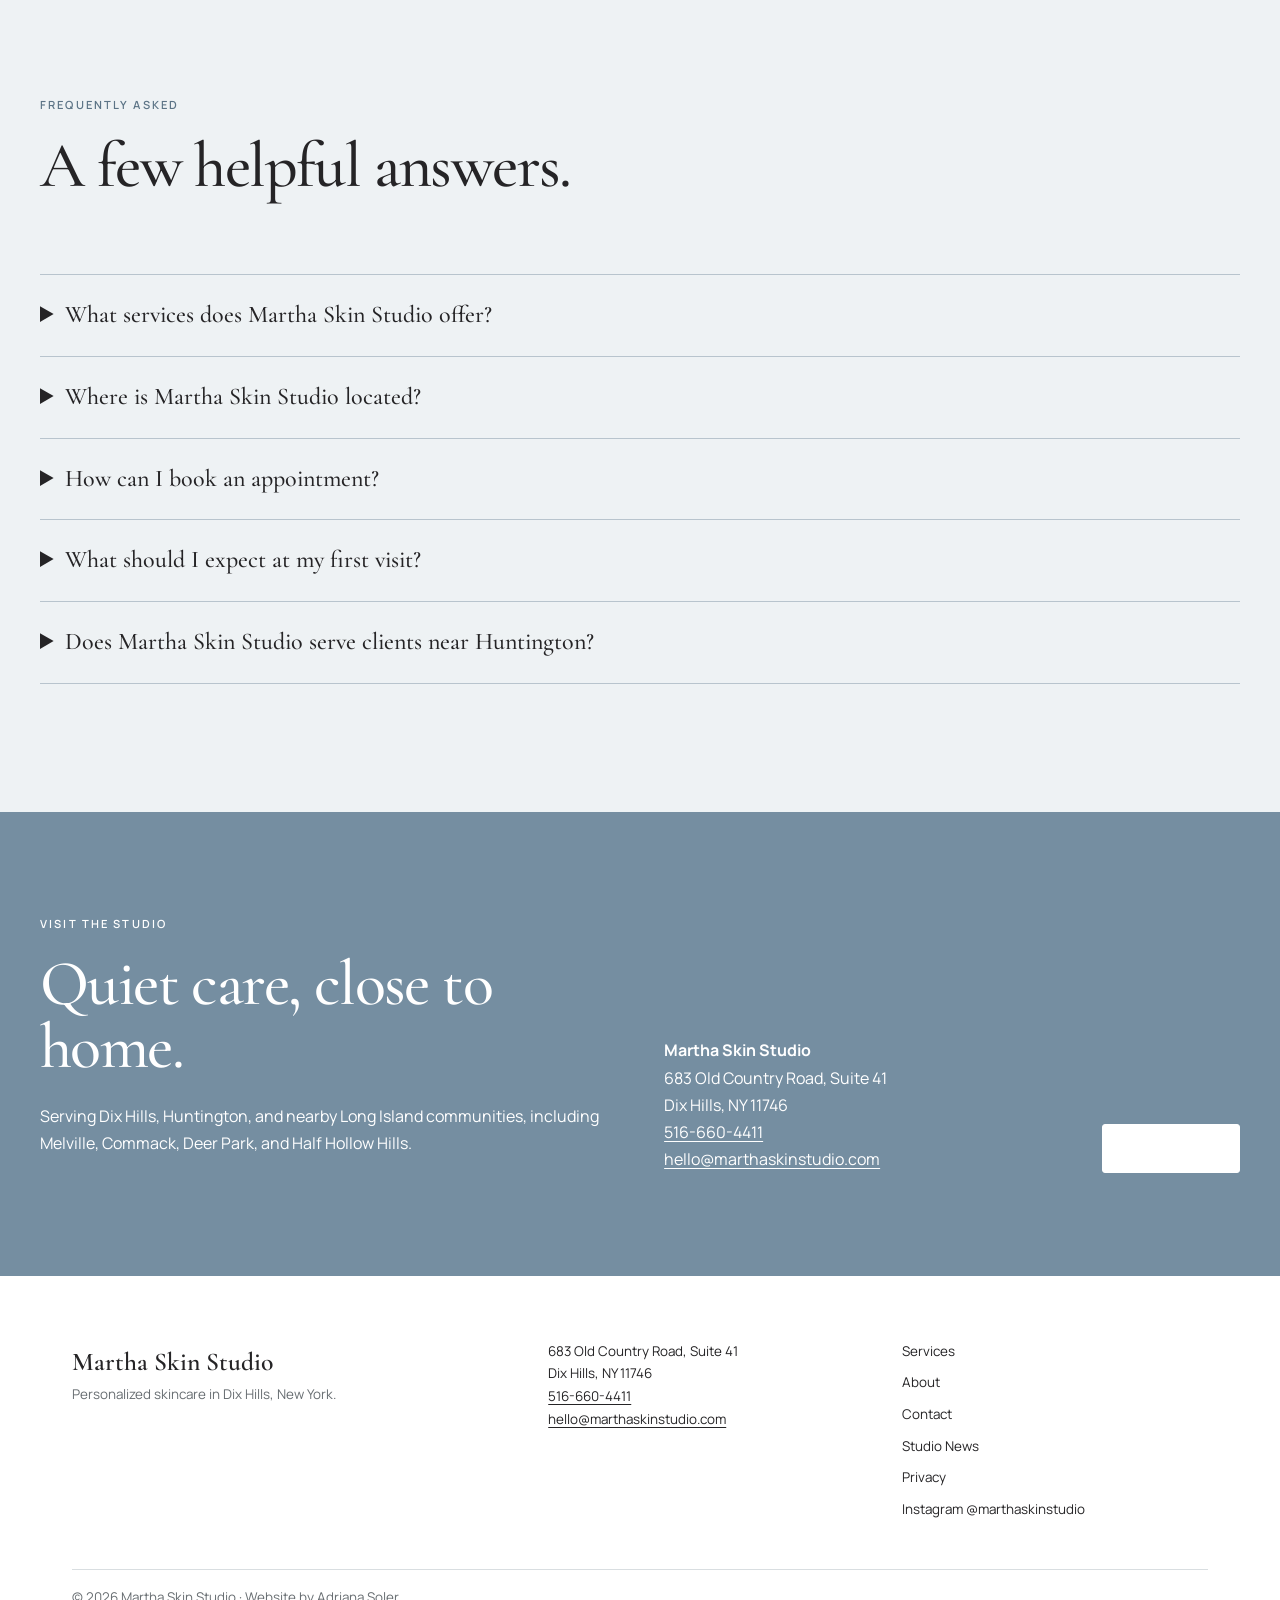
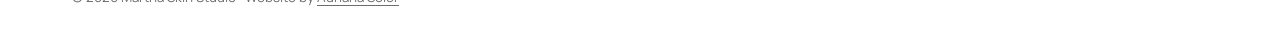
==== commit f867775c: "Add Studio News journal and structured data" ====
--- a/index.html
+++ b/index.html
@@ -20,7 +20,7 @@
   <link rel="preconnect" href="https://fonts.googleapis.com">
   <link rel="preconnect" href="https://fonts.gstatic.com" crossorigin>
   <link href="https://fonts.googleapis.com/css2?family=Cormorant+Garamond:wght@500;600&amp;family=Manrope:wght@400;500;600&amp;display=swap" rel="stylesheet">
-  <link rel="stylesheet" href="styles.css?v=13">
+  <link rel="stylesheet" href="styles.css?v=14">
   <script type="application/ld+json">
   {
     "@context": "https://schema.org",
@@ -78,6 +78,7 @@
         <a href="services.html">Services</a>
         <a href="about.html">About</a>
         <a href="contact.html">Contact</a>
+        <a href="studio-news.html">Studio News</a>
       </nav>
       <a class="button header-cta" href="tel:+15166604411">Book an Appointment</a>
     </div>
@@ -161,7 +162,7 @@
   <footer class="site-footer">
     <div class="footer-brand"><strong>Martha Skin Studio</strong><p>Personalized skincare in Dix Hills, New York.</p></div>
     <address>683 Old Country Road, Suite 41<br>Dix Hills, NY 11746<br><a href="tel:+15166604411">516-660-4411</a><br><a href="mailto:hello@marthaskinstudio.com">hello@marthaskinstudio.com</a></address>
-    <nav aria-label="Footer"><a href="services.html">Services</a><a href="about.html">About</a><a href="contact.html">Contact</a><a href="news.html">Studio News</a><a href="privacy.html">Privacy</a><a href="https://www.instagram.com/marthaskinstudio/" rel="noopener" target="_blank">Instagram @marthaskinstudio</a></nav>
+    <nav aria-label="Footer"><a href="services.html">Services</a><a href="about.html">About</a><a href="contact.html">Contact</a><a href="studio-news.html">Studio News</a><a href="privacy.html">Privacy</a><a href="https://www.instagram.com/marthaskinstudio/" rel="noopener" target="_blank">Instagram @marthaskinstudio</a></nav>
     <p class="copyright">© <span data-year>2026</span> Martha Skin Studio <span aria-hidden="true">·</span> Website by <a href="https://adrianasoler.com" rel="noopener" target="_blank">Adriana Soler</a></p>
   </footer>
   <script src="script.js?v=12" defer></script>
--- a/styles.css
+++ b/styles.css
@@ -127,6 +127,8 @@
 .legal .updated{color:var(--gray)}
 .news-article{max-width:var(--max);margin:auto;padding:clamp(5rem,10vw,9rem) 2rem;display:grid;grid-template-columns:minmax(0,1.25fr) minmax(300px,.75fr);column-gap:clamp(3rem,8vw,8rem)}
 .news-header{grid-column:1/-1;max-width:1000px;margin-bottom:clamp(3rem,7vw,6rem)}
+.breadcrumb{display:flex;gap:.65rem;align-items:center;margin-bottom:2rem;color:var(--gray);font-size:.75rem}
+.breadcrumb a{text-decoration:none;border-bottom:1px solid var(--rule)}
 .news-header h1{font-size:clamp(3.3rem,7vw,6.8rem)}
 .news-deck{max-width:760px;color:var(--gray);font-size:1.15rem}
 .news-date{font-size:.75rem;letter-spacing:.08em;text-transform:uppercase;color:var(--gray)}
@@ -140,6 +142,16 @@
 .news-body blockquote p{font-family:var(--serif);font-size:clamp(1.7rem,3vw,2.35rem);line-height:1.15;margin-bottom:1rem}
 .news-body cite{font-style:normal;color:var(--gray);font-size:.78rem}
 .news-body address{margin-top:2rem;padding-top:1.5rem;border-top:1px solid var(--rule)}
+.journal-hero h1{max-width:980px}
+.journal-list{padding-top:clamp(4rem,8vw,7rem)}
+.journal-card{display:grid;grid-template-columns:minmax(280px,.8fr) minmax(0,1.2fr);gap:clamp(2.5rem,7vw,7rem);align-items:center;padding-top:2rem;border-top:1px solid var(--rule)}
+.journal-image{display:block;background:var(--pale);overflow:hidden}
+.journal-image img{width:100%;aspect-ratio:4/5;object-fit:cover;transition:transform .35s ease}
+.journal-image:hover img{transform:scale(1.015)}
+.journal-card-copy{max-width:570px}
+.journal-card-copy h3{font-family:var(--serif);font-size:clamp(2.25rem,5vw,4.25rem);font-weight:500;line-height:1.02;margin-bottom:1.5rem}
+.journal-card-copy h3 a{text-decoration:none}
+.journal-card-copy>p:not(.eyebrow){color:var(--gray);margin-bottom:1.75rem}
 .not-found{min-height:calc(100vh - 133px);display:flex;flex-direction:column;justify-content:center;align-items:center;text-align:center;padding:3rem 2rem}
 .not-found h1{font-size:clamp(3rem,8vw,6rem);margin-bottom:1rem}.not-found p:not(.eyebrow){color:var(--gray);margin-bottom:2rem}
 @media(max-width:900px){
@@ -159,6 +171,7 @@
   .local-contact{grid-template-columns:1fr 1fr}.local-contact .button{grid-column:1/-1;justify-self:start}
   .studio-announcement{grid-template-columns:1fr 1fr}.studio-announcement .text-link{grid-column:1/-1;justify-self:start}
   .news-article{grid-template-columns:1fr}.news-header,.news-image,.news-body{grid-column:1;grid-row:auto}.news-image{max-width:520px;margin-bottom:3rem}
+  .journal-card{grid-template-columns:1fr}.journal-image{max-width:520px}
 }
 @media(max-width:640px){
   h1{font-size:3.35rem}
